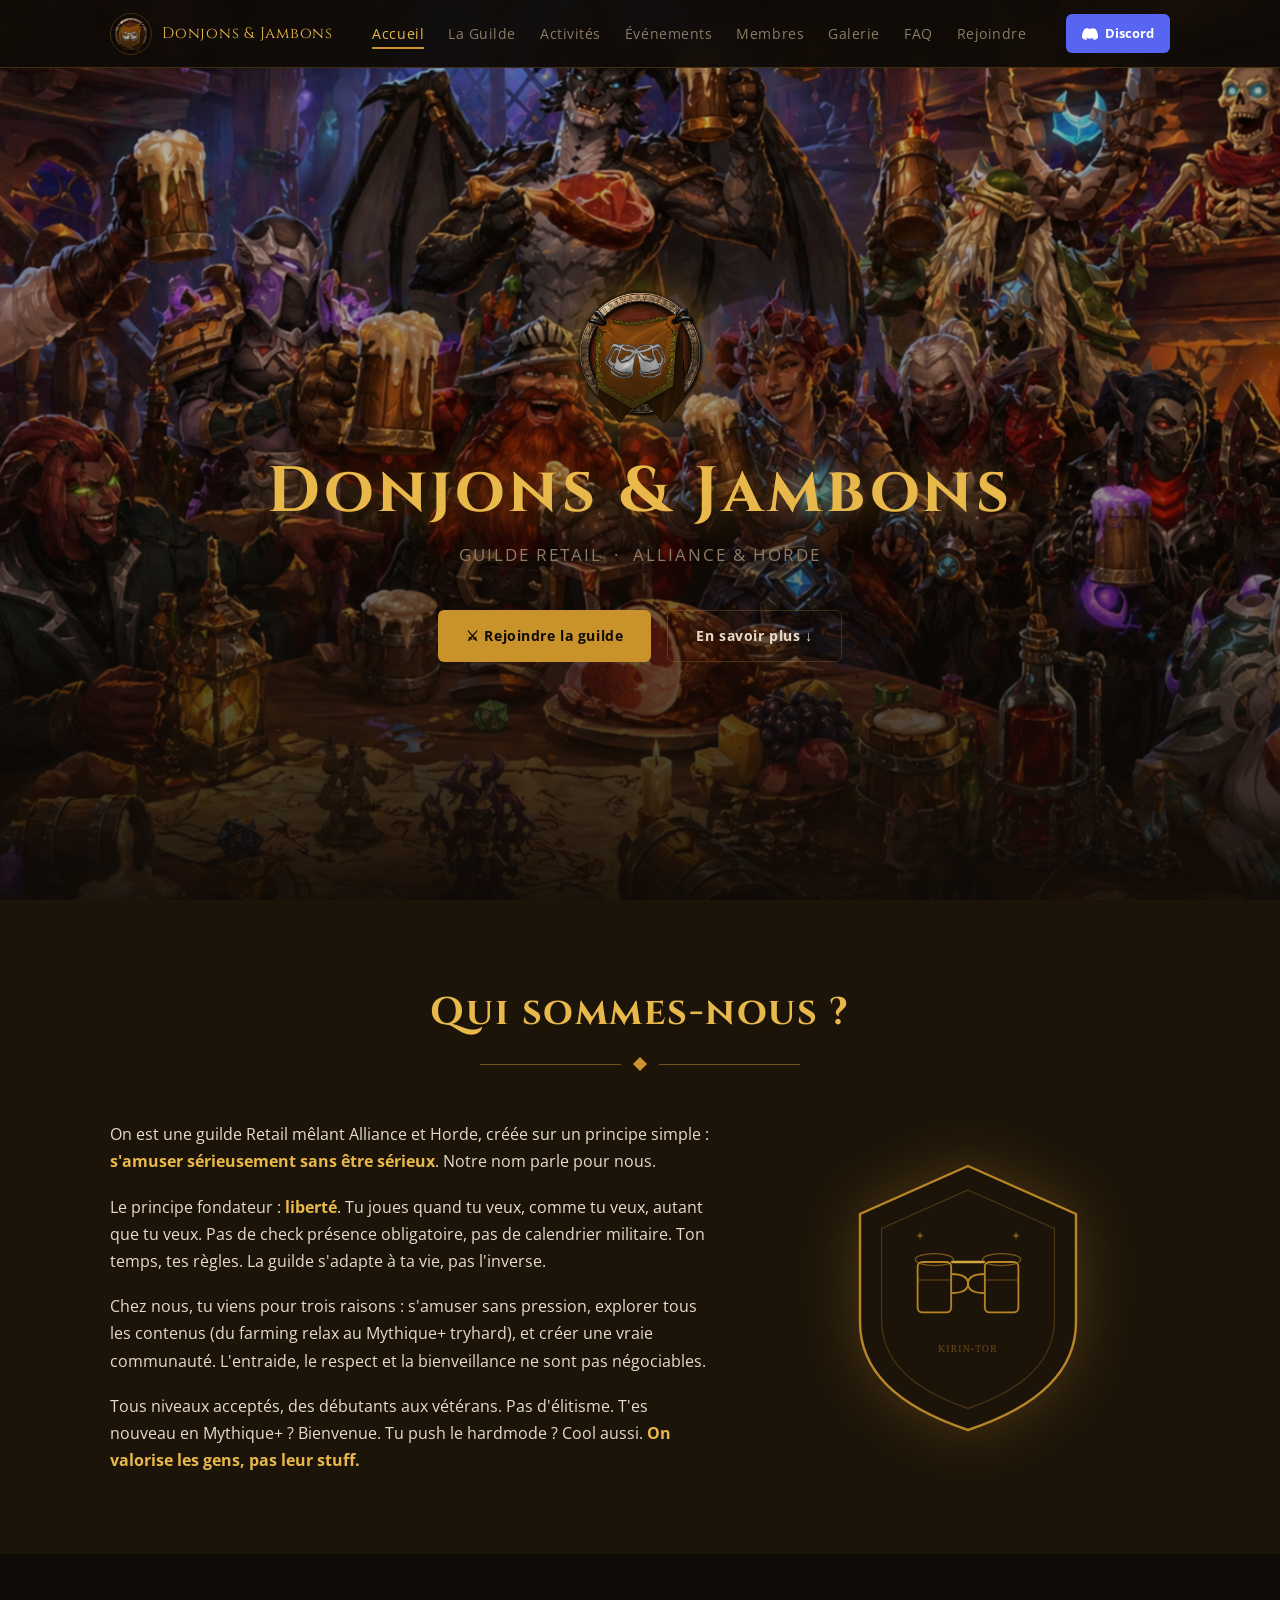
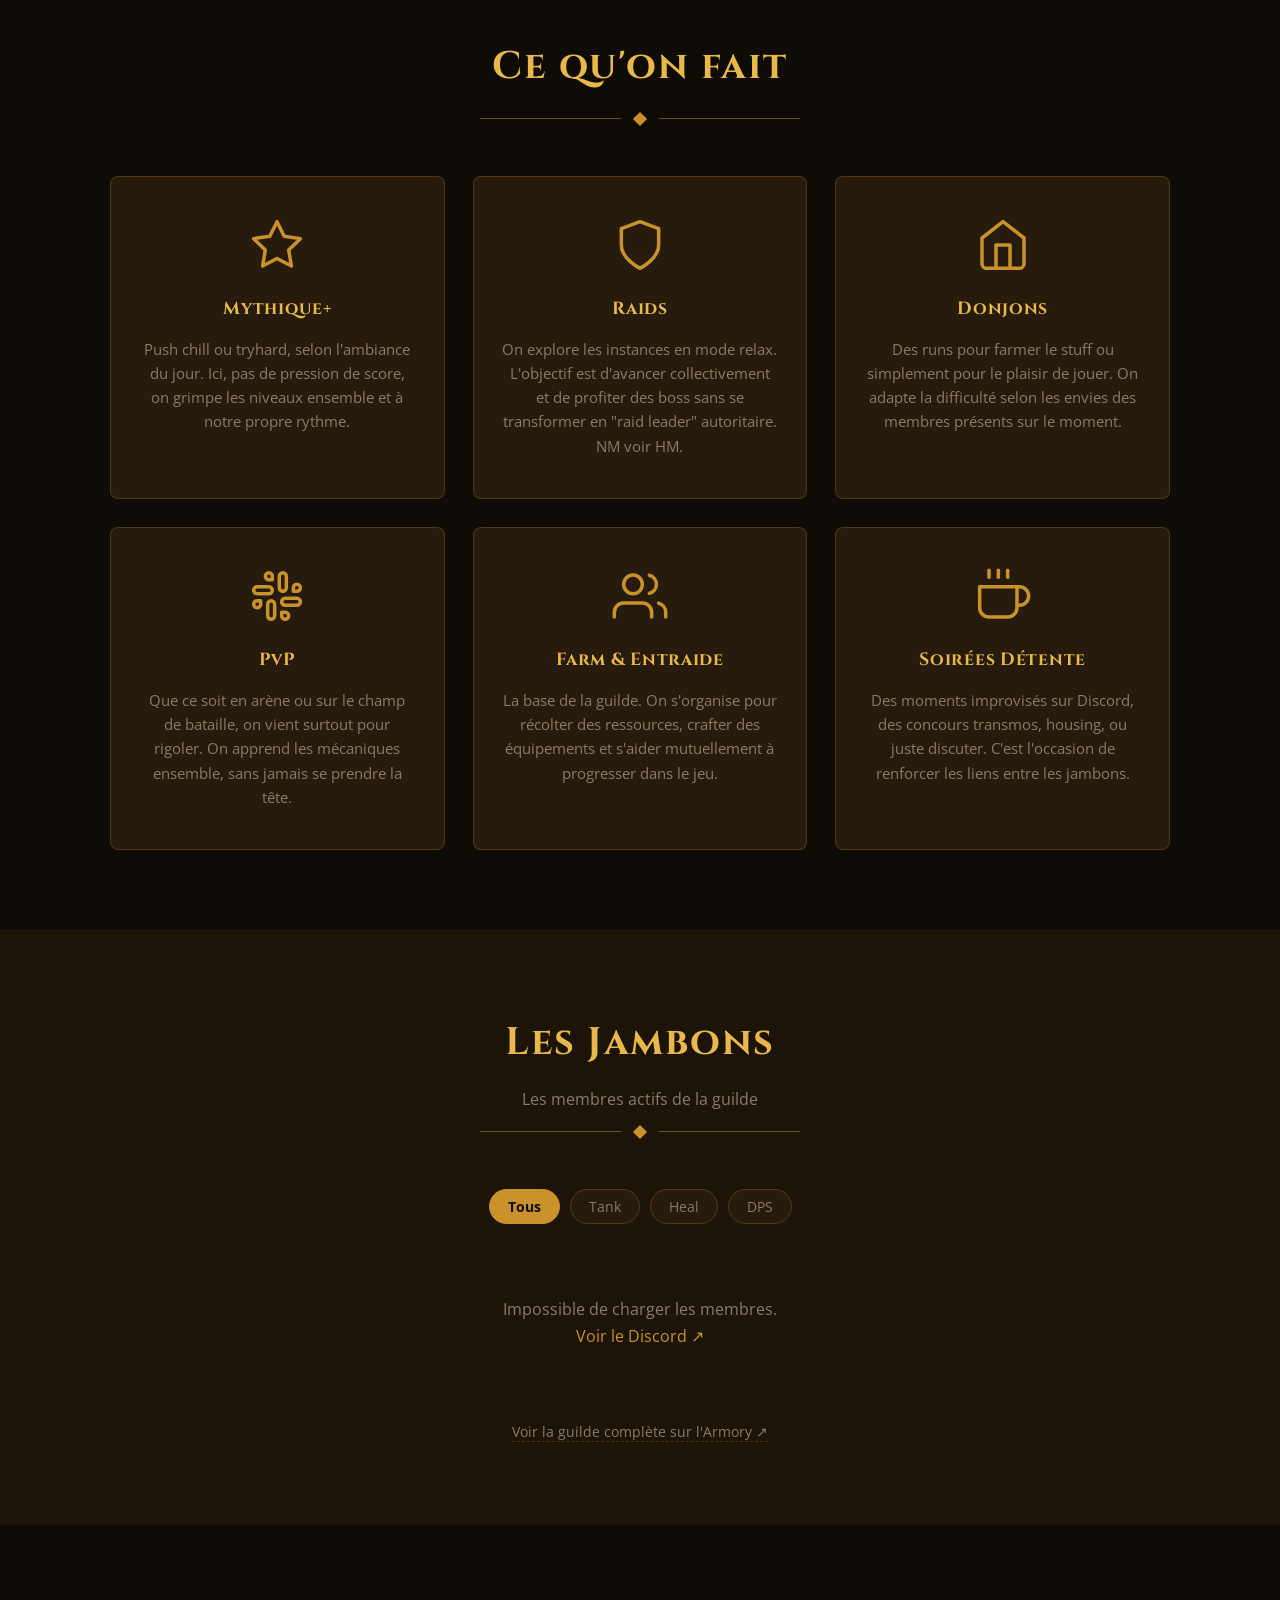
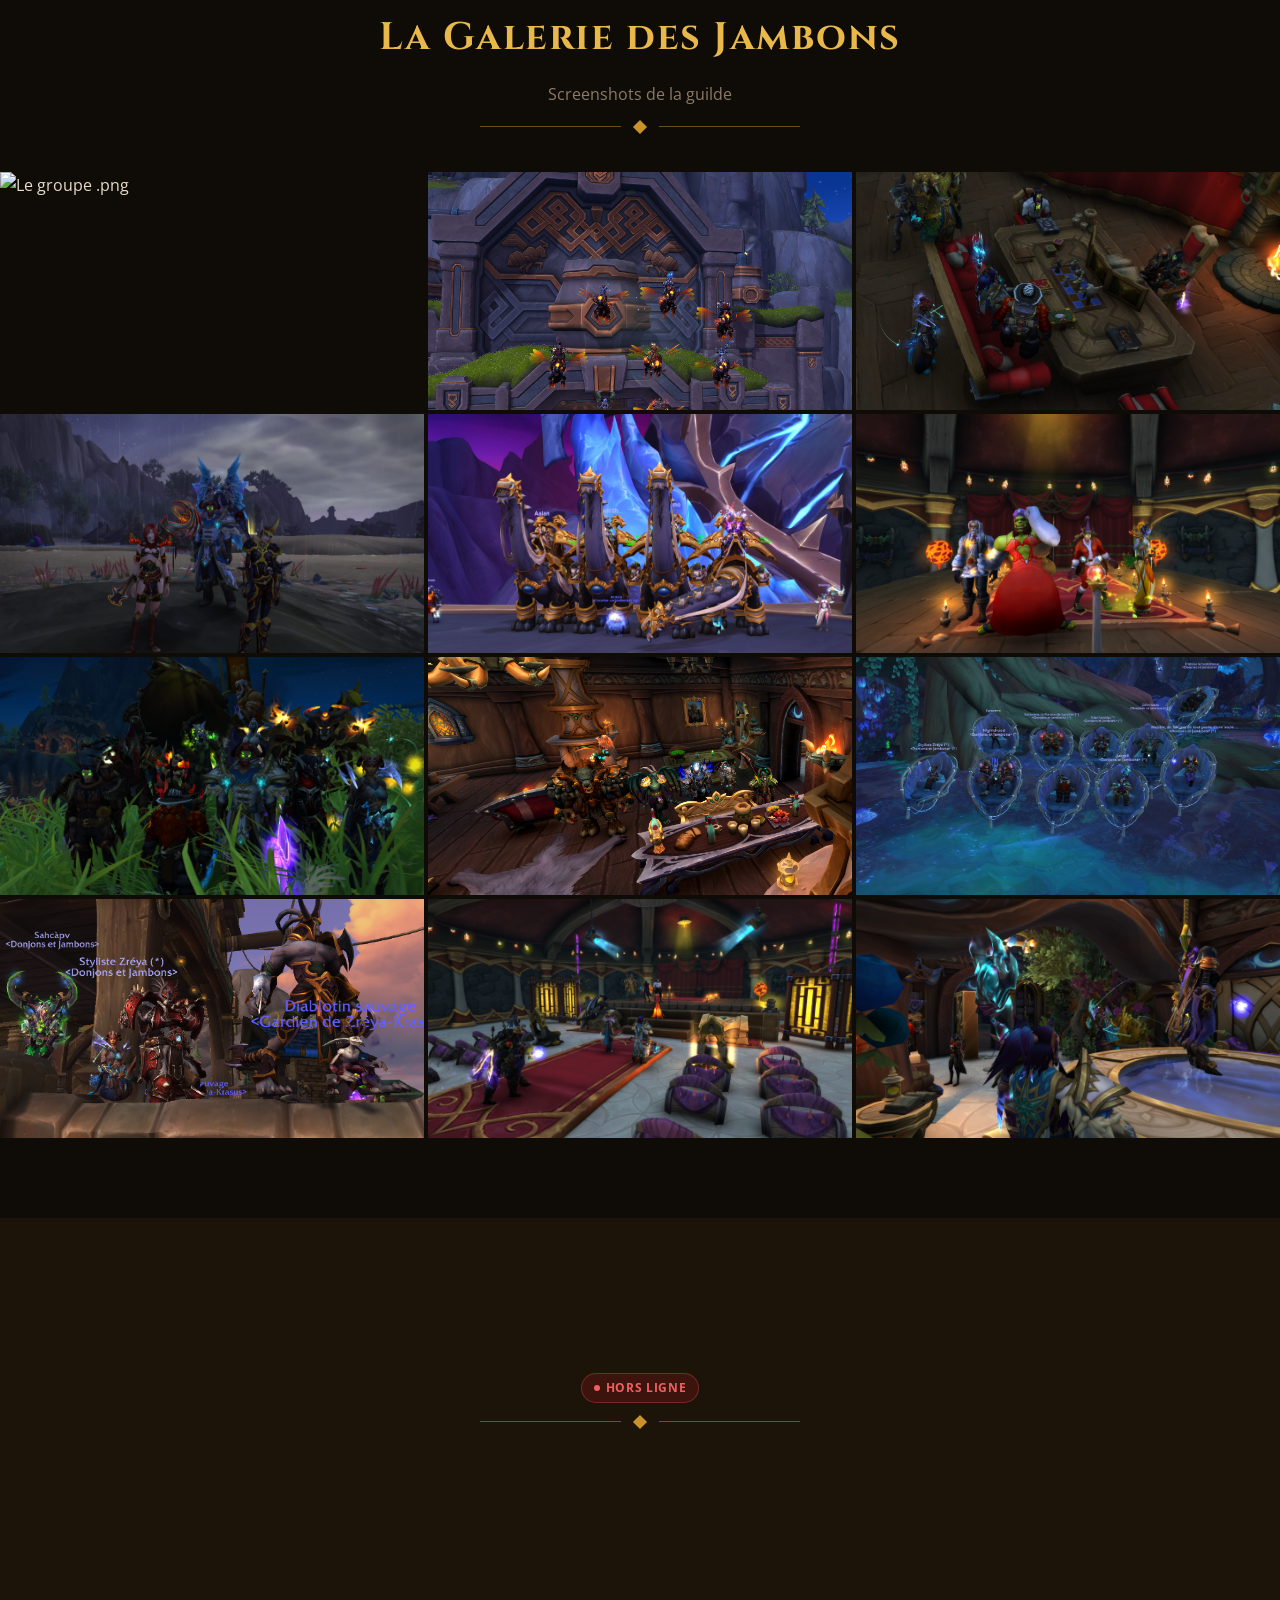
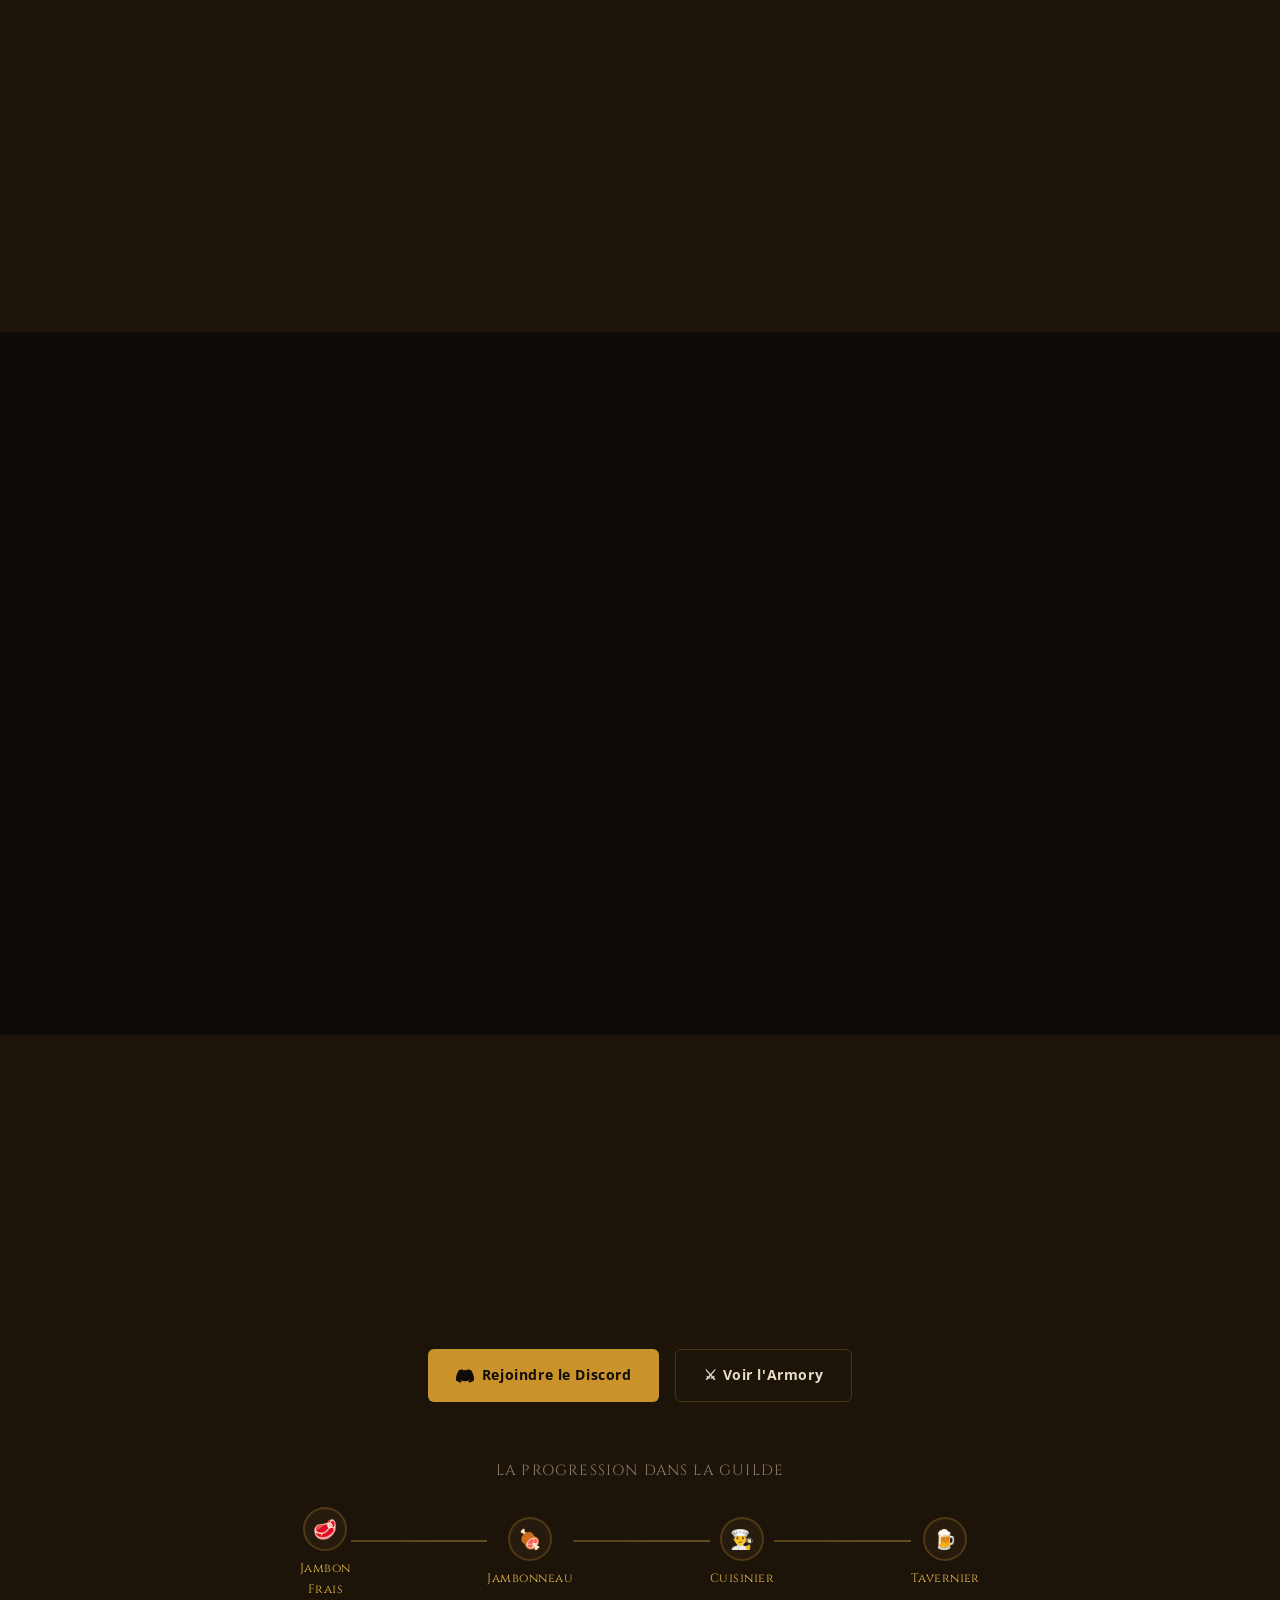
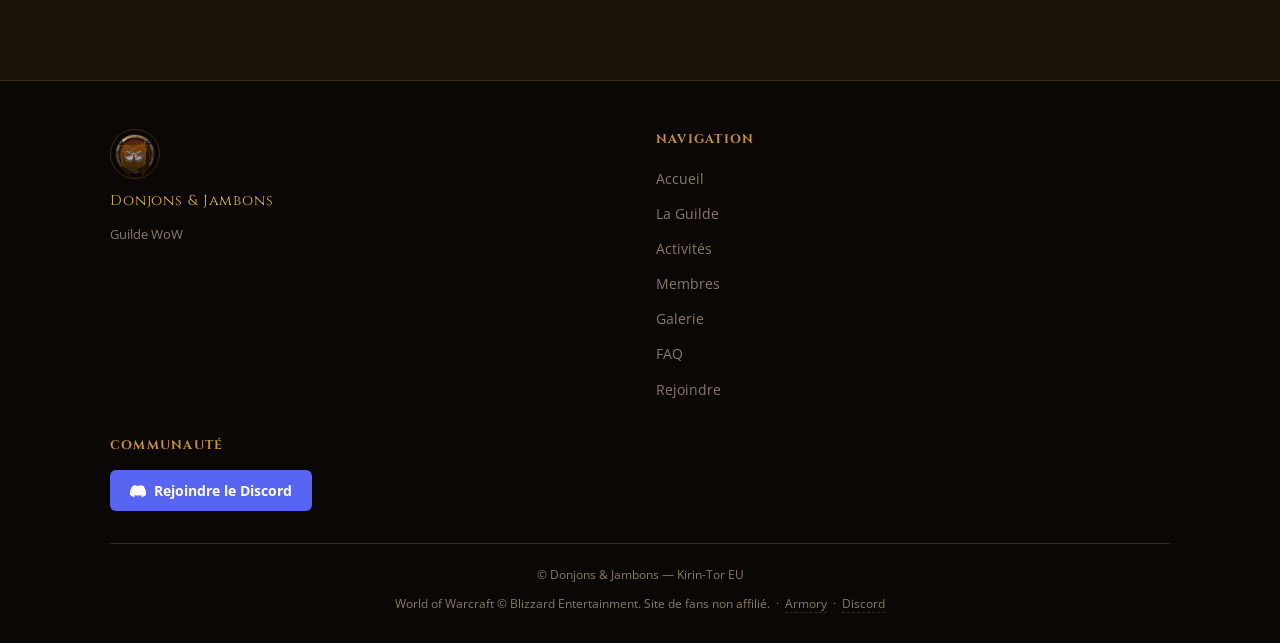
==== ui_kits/landing/index.html @ 39f9f99f "changement activities" ====
<!DOCTYPE html>
<html lang="fr">
<head>
  <meta charset="UTF-8"/>
  <meta name="viewport" content="width=device-width, initial-scale=1.0"/>
  <title>Donjons &amp; Jambons - Guilde WoW</title>
  <link rel="preconnect" href="https://fonts.googleapis.com"/>
  <link rel="preconnect" href="https://fonts.gstatic.com" crossorigin/>
  <link href="https://fonts.googleapis.com/css2?family=Cinzel:wght@400;600;700&family=Open+Sans:ital,wght@0,400;0,600;0,700;1,400&display=swap" rel="stylesheet"/>
  <style>
/* ── Reset ── */
*,*::before,*::after{box-sizing:border-box;margin:0;padding:0}
html{scroll-behavior:smooth}
img{max-width:100%;display:block}

:root{
  --bg:#0f0b07;
  --surface:#1c1409;
  --surface-2:#261b0d;
  --gold:#c9922a;
  --gold-light:#e8b84b;
  --text:#e8dcc8;
  --muted:#8c7b65;
  --border:rgba(201,146,42,0.25);
  --font-title:'Cinzel',serif;
  --font-body:'Open Sans',sans-serif;
  --nav-h:68px;
  --tr:0.25s ease;
  --radius:8px;
}

body{background:var(--bg);color:var(--text);font-family:var(--font-body);font-size:16px;line-height:1.7;overflow-x:hidden}
a{color:var(--gold);text-decoration:none;transition:color var(--tr)}
a:hover{color:var(--gold-light)}
.container{width:100%;max-width:1100px;margin:0 auto;padding:0 20px}
section{padding:80px 20px}
section:nth-of-type(odd){background:var(--bg)}
section:nth-of-type(even){background:var(--surface)}

/* ORNAMENT */
.ornament{display:flex;align-items:center;justify-content:center;gap:14px;max-width:320px;margin:14px auto 0}
.ornament::before,.ornament::after{content:'';flex:1;height:1px;background:var(--gold);opacity:0.5}
.ornament-diamond{width:10px;height:10px;background:var(--gold);transform:rotate(45deg);flex-shrink:0}
.section-header{text-align:center;margin-bottom:52px}
.section-title{font-family:var(--font-title);font-size:clamp(1.6rem,4vw,2.4rem);color:var(--gold-light);letter-spacing:0.04em;margin-bottom:10px}
.section-subtitle{color:var(--muted);font-size:1rem}

/* NAVBAR */
.navbar{position:fixed;top:0;left:0;right:0;height:var(--nav-h);background:rgba(15,11,7,0.95);border-bottom:1px solid var(--border);backdrop-filter:blur(6px);z-index:1000;display:flex;align-items:center}
.navbar .container{display:flex;align-items:center;justify-content:space-between;gap:16px}
.nav-logo{display:flex;align-items:center;gap:10px;flex-shrink:0}
.nav-logo img{width:42px;height:42px;border-radius:50%;border:1px solid var(--border)}
.nav-logo-name{font-family:var(--font-title);font-size:0.95rem;color:var(--gold-light);letter-spacing:0.05em;white-space:nowrap}
.nav-links{display:flex;align-items:center;gap:24px;list-style:none}
.nav-links a{font-size:0.85rem;color:var(--muted);letter-spacing:0.04em;padding:4px 0;border-bottom:2px solid transparent;transition:color var(--tr),border-color var(--tr)}
.nav-links a:hover,.nav-links a.active{color:var(--gold-light);border-bottom-color:var(--gold)}
.btn-discord{display:inline-flex;align-items:center;gap:7px;background:#5865F2;color:#fff!important;font-size:0.82rem;font-weight:700;padding:8px 16px;border-radius:6px;border-bottom:none!important;white-space:nowrap;transition:background var(--tr)}
.btn-discord:hover{background:#4752c4}
.btn-discord svg{width:16px;height:16px;fill:#fff;flex-shrink:0}
.nav-toggle{display:none;flex-direction:column;gap:5px;background:none;border:none;cursor:pointer;padding:4px}
.nav-toggle span{display:block;width:24px;height:2px;background:var(--text);border-radius:2px}

/* ── HERO ── */
.hero{
  position:relative;
  min-height:100dvh;
  display:flex;align-items:center;justify-content:center;text-align:center;
  padding:100px 20px 60px;
  overflow:hidden;
}
/* Parallax background layer */
.hero-bg{
  position:absolute;inset:-30px;
  background-image:url('../../assets/hero.jpg');
  background-size:cover;
  background-position:center center;
  filter:blur(0px);
  transform:scale(1.08);
  will-change:transform;
  z-index:0;
}
.hero-overlay{
  position:absolute;inset:0;z-index:1;
  background:linear-gradient(
    to top,
    rgba(15,11,7,0.92) 0%,
    rgba(15,11,7,0.45) 45%,
    rgba(15,11,7,0.25) 100%
  );
}
.hero-content{position:relative;z-index:2;animation:fadeInUp 1.1s ease both}
.hero-logo{width:clamp(100px,20vw,150px);height:auto;margin:0 auto 28px;filter:drop-shadow(0 0 24px rgba(201,146,42,0.6));animation:floatLogo 4s ease-in-out infinite}
.hero-title{font-family:var(--font-title);font-size:clamp(2.2rem,6vw,4rem);color:var(--gold-light);letter-spacing:0.06em;text-shadow:0 2px 40px rgba(201,146,42,0.5);line-height:1.15;margin-bottom:12px}
.hero-subtitle{font-size:clamp(0.9rem,2vw,1.05rem);color:var(--muted);letter-spacing:0.12em;text-transform:uppercase;margin-bottom:40px}
.hero-cta{display:flex;gap:16px;justify-content:center;flex-wrap:wrap}

/* BUTTONS */
.btn{display:inline-flex;align-items:center;gap:8px;padding:13px 28px;border-radius:6px;font-size:0.9rem;font-weight:700;letter-spacing:0.04em;cursor:pointer;border:none;transition:transform var(--tr),box-shadow var(--tr),background var(--tr);text-decoration:none}
.btn:hover{transform:translateY(-2px)}
.btn-primary{background:var(--gold);color:#0f0b07}
.btn-primary:hover{background:var(--gold-light);box-shadow:0 0 24px rgba(201,146,42,0.45);color:#0f0b07}
.btn-secondary{background:transparent;color:var(--text);border:1px solid var(--border)}
.btn-secondary:hover{border-color:var(--gold);color:var(--gold-light);box-shadow:0 0 16px rgba(201,146,42,0.2)}

/* ABOUT */
.about-grid{display:grid;grid-template-columns:1fr;gap:48px;align-items:center}
.about-text p{margin-bottom:18px}
.about-text p:last-child{margin-bottom:0}
.about-text strong{color:var(--gold-light)}
.about-illustration{display:flex;justify-content:center}
.about-crest{width:clamp(160px,30vw,240px);opacity:0.9;filter:drop-shadow(0 0 30px rgba(201,146,42,0.3))}

/* ACTIVITIES */
.activities-grid{display:grid;grid-template-columns:repeat(3,1fr);gap:28px}
@media(max-width:900px){.activities-grid{grid-template-columns:repeat(2,1fr)}}
@media(max-width:520px){.activities-grid{grid-template-columns:1fr}}
.activity-card{background:var(--surface-2);border:1px solid var(--border);border-radius:var(--radius);padding:40px 28px;text-align:center;transition:border-color var(--tr),box-shadow var(--tr),transform var(--tr)}
.activity-card:hover{border-color:var(--gold);box-shadow:0 0 24px rgba(201,146,42,0.15),inset 0 1px 0 rgba(201,146,42,0.12);transform:translateY(-3px)}
.activity-icon{width:56px;height:56px;margin:0 auto 22px;color:var(--gold)}
.activity-icon svg{width:100%;height:100%;fill:none;stroke:currentColor;stroke-width:1.5;stroke-linecap:round;stroke-linejoin:round}
.activity-title{font-family:var(--font-title);font-size:1.1rem;color:var(--gold-light);margin-bottom:12px;letter-spacing:0.04em}
.activity-desc{font-size:0.92rem;color:var(--muted);line-height:1.65}

/* MEMBERS */
.member-filters{display:flex;flex-wrap:wrap;gap:10px;justify-content:center;margin-bottom:40px}
.filter-btn{background:var(--surface-2);border:1px solid var(--border);color:var(--muted);font-family:var(--font-body);font-size:0.85rem;padding:7px 18px;border-radius:20px;cursor:pointer;transition:all var(--tr)}
.filter-btn:hover,.filter-btn.active{background:var(--gold);border-color:var(--gold);color:#0f0b07;font-weight:700}
.members-grid{display:grid;grid-template-columns:repeat(4,1fr);gap:24px}
.member-card{background:var(--surface-2);border:1px solid var(--border);border-radius:var(--radius);padding:24px 16px 18px;text-align:center;transition:border-color var(--tr),box-shadow var(--tr),transform var(--tr);cursor:pointer}
.member-card:hover{border-color:var(--gold);box-shadow:0 0 24px rgba(201,146,42,0.15);transform:translateY(-3px)}
/* Avatar — grand format (+25%) */
.member-avatar{width:150px;height:150px;border-radius:50%;border:2px solid var(--border);margin:0 auto 14px;overflow:hidden;display:flex;align-items:center;justify-content:center;font-family:var(--font-title);font-size:2.4rem;font-weight:700;background:var(--surface);transition:border-color var(--tr),box-shadow var(--tr)}
.member-card:hover .member-avatar{border-color:var(--gold);box-shadow:0 0 18px rgba(201,146,42,0.3)}
.member-avatar img{width:100%;height:100%;object-fit:cover;object-position:top center}
/* Nom du personnage */
.member-name{font-family:var(--font-title);font-size:1rem;color:var(--gold-light);margin-bottom:2px;letter-spacing:0.03em}
/* Titre fun — sous le nom */
.member-titre{font-size:0.78rem;color:var(--gold);font-style:italic;margin-bottom:8px;line-height:1.3;min-height:1.1em}
/* Ligne classe + rôles sur la même ligne */
.member-footer{display:flex;align-items:center;justify-content:center;gap:7px;flex-wrap:wrap;margin-bottom:8px}
.member-class-text{font-size:0.72rem;font-weight:700;line-height:1}
.member-roles{display:flex;gap:4px;flex-wrap:wrap;justify-content:center}
.role-badge{display:inline-block;font-size:0.62rem;font-weight:700;padding:2px 7px;border-radius:20px;letter-spacing:0.06em;text-transform:uppercase}
.badge-tank{background:rgba(26,61,107,0.6);color:#7aaef5;border:1px solid rgba(122,174,245,0.3)}
.badge-heal{background:rgba(20,90,40,0.5);color:#5dcc7a;border:1px solid rgba(93,204,122,0.3)}
.badge-dps{background:rgba(139,26,26,0.5);color:#f06060;border:1px solid rgba(240,96,96,0.3)}
/* Grade officiel — discret */
.member-rank{font-size:0.68rem;color:var(--muted);font-style:italic;opacity:0.75}
.members-armory{text-align:center;margin-top:36px}
.members-armory a{font-size:0.85rem;color:var(--muted);border-bottom:1px dashed var(--border)}
.members-armory a:hover{color:var(--gold-light)}
/* Responsive membres */
@media(max-width:900px){.members-grid{grid-template-columns:repeat(2,1fr)}}
@media(max-width:480px){.members-grid{grid-template-columns:repeat(1,1fr)}}

/* ── MODAL PROFIL MEMBRE ── */
.member-modal{display:none;position:fixed;inset:0;z-index:3000;align-items:center;justify-content:center;padding:20px}
.member-modal.open{display:flex}
.modal-overlay{position:absolute;inset:0;background:rgba(0,0,0,0.88);cursor:pointer;backdrop-filter:blur(3px)}
.modal-box{position:relative;background:var(--surface);border:1px solid var(--border);border-radius:var(--radius);padding:36px;max-width:600px;width:100%;max-height:88vh;overflow-y:auto;z-index:1;box-shadow:0 12px 60px rgba(0,0,0,0.85)}
.modal-close{position:absolute;top:14px;right:18px;background:none;border:none;color:var(--muted);font-size:1.8rem;line-height:1;cursor:pointer;transition:color var(--tr);padding:2px 6px;border-radius:4px}
.modal-close:hover{color:var(--gold-light)}
.modal-header{display:flex;gap:24px;align-items:center;margin-bottom:24px;padding-bottom:22px;border-bottom:1px solid var(--border)}
.modal-avatar-wrap{width:90px;height:90px;border-radius:50%;border:2px solid var(--gold);overflow:hidden;flex-shrink:0;display:flex;align-items:center;justify-content:center;background:var(--surface-2);font-family:var(--font-title);font-size:1.7rem;font-weight:700}
.modal-avatar-wrap img{width:100%;height:100%;object-fit:cover;object-position:top center}
.modal-info{min-width:0}
.modal-name{font-family:var(--font-title);font-size:1.25rem;color:var(--gold-light);margin-bottom:2px;letter-spacing:0.03em}
.modal-titre-text{font-size:0.8rem;color:var(--gold);font-style:italic;margin-bottom:8px}
.modal-badges{display:flex;flex-wrap:wrap;gap:8px;align-items:center;margin-top:6px}
.modal-class-text{font-size:0.78rem;font-weight:700}
.modal-rank-text{font-size:0.72rem;color:var(--muted);font-style:italic}
.modal-section{margin-top:22px}
.modal-section-title{font-family:var(--font-title);font-size:0.75rem;color:var(--muted);text-transform:uppercase;letter-spacing:0.12em;margin-bottom:14px;display:flex;align-items:center;gap:10px}
.modal-section-title::after{content:'';flex:1;height:1px;background:var(--border)}
.modal-alts-grid{display:grid;grid-template-columns:repeat(auto-fill,minmax(105px,1fr));gap:10px}
.alt-card{background:var(--surface-2);border:1px solid var(--border);border-radius:6px;padding:12px 8px;text-align:center;transition:border-color var(--tr)}
.alt-card:hover{border-color:var(--gold)}
.alt-avatar{width:50px;height:50px;border-radius:50%;overflow:hidden;margin:0 auto 8px;background:var(--surface);display:flex;align-items:center;justify-content:center;font-size:1rem;font-family:var(--font-title);font-weight:700}
.alt-avatar img{width:100%;height:100%;object-fit:cover;object-position:top center}
.alt-name{font-size:0.72rem;font-weight:700;color:var(--text);margin-bottom:2px;line-height:1.3;word-break:break-word}
.alt-spec{font-size:0.63rem;color:var(--muted);line-height:1.4}
.modal-meta-row{display:flex;gap:6px;font-size:0.8rem;color:var(--muted);margin-top:5px;align-items:flex-start;flex-wrap:wrap}
.modal-meta-row b{color:var(--text);font-weight:600}
.modal-no-alts{font-size:0.85rem;color:var(--muted);font-style:italic;padding:8px 0}
/* Citation */
.modal-citation{margin:16px 0 0;padding:12px 16px;border-left:3px solid var(--gold);background:var(--surface-2);border-radius:0 6px 6px 0}
.modal-citation p{font-style:italic;color:var(--text);font-size:0.88rem;line-height:1.6}
/* Métiers */
.modal-professions{display:flex;flex-wrap:wrap;gap:7px}
.profession-badge{background:var(--surface-2);border:1px solid var(--border);border-radius:4px;padding:3px 10px;font-size:0.72rem;color:var(--text);letter-spacing:0.03em}
@media(max-width:540px){.modal-header{flex-direction:column;align-items:flex-start;gap:16px}.modal-box{padding:24px 18px}}

/* GALLERY */
#gallery{padding:80px 0}
#gallery .container{max-width:100%;padding:0}
#gallery .section-header{padding:0 40px;margin-bottom:40px}
.gallery-grid{display:grid;grid-template-columns:repeat(3,1fr);gap:4px}
@media(max-width:900px){.gallery-grid{grid-template-columns:repeat(2,1fr)}}
@media(max-width:480px){.gallery-grid{grid-template-columns:1fr}}
.gallery-item{aspect-ratio:16/9;overflow:hidden;border:none;cursor:pointer;transition:opacity var(--tr),transform var(--tr)}
.gallery-item:hover{opacity:0.88;transform:scale(1.01)}
.gallery-item img{width:100%;height:100%;object-fit:cover;display:block;transition:filter var(--tr)}
.gallery-item:hover img{filter:brightness(1.08)}
.lightbox{display:none;position:fixed;inset:0;background:rgba(0,0,0,0.92);z-index:2000;align-items:center;justify-content:center;padding:20px}
.lightbox.open{display:flex}
.lightbox-img{max-width:90vw;max-height:85vh;border-radius:var(--radius);border:1px solid var(--border)}
.lightbox-close{position:absolute;top:20px;right:24px;background:none;border:none;color:var(--text);font-size:2rem;cursor:pointer;transition:color var(--tr)}
.lightbox-close:hover{color:var(--gold-light)}

/* ── EVENTS ── */
.events-grid{display:grid;grid-template-columns:repeat(3,1fr);gap:20px}
@media(max-width:900px){.events-grid{grid-template-columns:repeat(2,1fr)}}
@media(max-width:540px){.events-grid{grid-template-columns:1fr}}

/* Carte event */
.event-card{
  background:var(--surface-2);
  border:1px solid var(--border);
  border-top:3px solid var(--ev-color, var(--gold));
  border-radius:var(--radius);
  display:flex;flex-direction:column;
  overflow:hidden;
  transition:border-color var(--tr),box-shadow var(--tr);
}
.event-card:hover{border-color:var(--ev-color,var(--gold));box-shadow:0 4px 24px rgba(0,0,0,0.4)}

/* Image carrée */
.event-img-wrap{
  position:relative;width:100%;aspect-ratio:1/1;overflow:hidden;
  background:var(--surface);flex-shrink:0;
}
.event-img-wrap img{width:100%;height:100%;object-fit:cover;display:block;transition:transform 0.4s ease}
.event-card:hover .event-img-wrap img{transform:scale(1.04)}
.event-img-wrap.no-img{display:none}

/* Badge statut (positionné sur l'image) */
.ev-status{
  position:absolute;top:10px;left:10px;
  font-size:0.68rem;font-weight:700;letter-spacing:0.07em;text-transform:uppercase;
  padding:3px 10px;border-radius:20px;
  display:inline-flex;align-items:center;gap:5px;
}
.ev-status::before{content:'';width:6px;height:6px;border-radius:50%;flex-shrink:0}
.ev-upcoming{background:rgba(10,60,25,0.85);color:#5dcc7a;border:1px solid rgba(93,204,122,0.35)}
.ev-upcoming::before{background:#5dcc7a;box-shadow:0 0 5px #5dcc7a}
.ev-past{background:rgba(30,30,30,0.85);color:#8c7b65;border:1px solid rgba(140,123,101,0.3)}
.ev-past::before{background:#8c7b65}

/* Corps de la carte */
.event-body{padding:18px 20px;display:flex;flex-direction:column;gap:10px;flex:1}
.event-header{display:flex;align-items:flex-start;justify-content:space-between;gap:10px;flex-wrap:wrap}
.event-title{font-family:var(--font-title);font-size:0.95rem;color:var(--gold-light);letter-spacing:0.03em;line-height:1.3}
.ev-badge{font-size:0.68rem;font-weight:700;padding:3px 10px;border-radius:20px;text-transform:uppercase;letter-spacing:0.06em;white-space:nowrap;flex-shrink:0}
.badge-mythic{background:rgba(100,60,200,0.3);color:#b0a0ff;border:1px solid rgba(176,160,255,0.3)}
.badge-raid{background:rgba(180,50,50,0.3);color:#f08080;border:1px solid rgba(240,128,128,0.3)}
.badge-social{background:rgba(201,146,42,0.2);color:var(--gold-light);border:1px solid var(--border)}
.badge-farming{background:rgba(30,100,50,0.3);color:#80d080;border:1px solid rgba(128,208,128,0.3)}
.event-date{font-size:0.8rem;color:var(--muted)}
.event-desc{font-size:0.82rem;color:var(--text);opacity:0.75;line-height:1.55;display:-webkit-box;-webkit-line-clamp:3;-webkit-box-orient:vertical;overflow:hidden}
.slot-row{display:flex;align-items:center;gap:10px;margin-top:2px}
.slot-bar{flex:1;height:4px;background:var(--surface);border-radius:3px;overflow:hidden}
.slot-fill{height:100%;background:var(--ev-color,var(--gold));border-radius:3px;transition:width 0.6s ease}
.slot-label{font-size:0.73rem;color:var(--muted);white-space:nowrap}
.btn-signup{
  background:transparent;
  border:1px solid var(--ev-color,var(--gold));
  color:var(--gold-light);
  font-size:0.8rem;font-weight:700;padding:7px 16px;border-radius:6px;
  cursor:pointer;transition:background var(--tr),color var(--tr);
  text-decoration:none;display:inline-block;align-self:flex-end;margin-top:auto
}
.btn-signup:hover{background:var(--ev-color,var(--gold));color:#0f0b07}
.events-note{text-align:center;margin-top:24px;font-size:0.82rem;color:var(--muted);font-style:italic}

/* Events empty / loading state */
.events-status{
  grid-column:1/-1;
  display:flex;flex-direction:column;align-items:center;justify-content:center;
  gap:16px;padding:48px 24px;text-align:center;
  background:var(--surface-2);border:1px solid var(--border);border-radius:var(--radius);
}
.events-status-icon{font-size:2.5rem;line-height:1}
.events-status-title{font-family:var(--font-title);font-size:1.05rem;color:var(--gold-light);letter-spacing:0.04em}
.events-status-sub{font-size:0.85rem;color:var(--muted);max-width:340px;line-height:1.6}
.events-loading-dots span{display:inline-block;animation:blink 1.2s infinite}
.events-loading-dots span:nth-child(2){animation-delay:0.2s}
.events-loading-dots span:nth-child(3){animation-delay:0.4s}
@keyframes blink{0%,80%,100%{opacity:0.2}40%{opacity:1}}

/* API status badge */
.api-badge{
  display:inline-flex;align-items:center;gap:6px;
  font-size:0.72rem;font-weight:700;letter-spacing:0.06em;text-transform:uppercase;
  padding:4px 12px;border-radius:20px;margin-bottom:0;
}
.api-badge.live{background:rgba(20,90,40,0.4);color:#5dcc7a;border:1px solid rgba(93,204,122,0.3)}
.api-badge.mock{background:rgba(201,146,42,0.15);color:var(--muted);border:1px solid var(--border)}
.api-badge.error{background:rgba(139,26,26,0.3);color:#f06060;border:1px solid rgba(240,96,96,0.3)}
.api-dot{width:6px;height:6px;border-radius:50%;flex-shrink:0}
.api-badge.live .api-dot{background:#5dcc7a;box-shadow:0 0 6px #5dcc7a}
.api-badge.mock .api-dot{background:var(--muted)}
.api-badge.error .api-dot{background:#f06060}
.events-header-row{display:flex;align-items:center;justify-content:center;gap:12px;flex-wrap:wrap;margin-bottom:52px}
.events-header-row .section-header{margin-bottom:0}

/* FAQ */
.faq-list{max-width:780px;margin:0 auto;display:flex;flex-direction:column;gap:12px}
.faq-item{background:var(--surface-2);border:1px solid var(--border);border-radius:var(--radius);overflow:hidden;transition:border-color var(--tr)}
.faq-item.open{border-color:var(--gold)}
.faq-question{display:flex;align-items:center;justify-content:space-between;gap:12px;width:100%;background:none;border:none;padding:18px 22px;font-family:var(--font-title);font-size:0.9rem;color:var(--text);text-align:left;cursor:pointer;transition:color var(--tr)}
.faq-item.open .faq-question{color:var(--gold-light)}
.faq-arrow{flex-shrink:0;width:18px;height:18px;fill:none;stroke:var(--gold);stroke-width:2.5;transition:transform var(--tr)}
.faq-item.open .faq-arrow{transform:rotate(180deg)}
.faq-answer{max-height:0;overflow:hidden;transition:max-height 0.35s ease}
.faq-item.open .faq-answer{max-height:400px}
.faq-answer-inner{padding:0 22px 18px;font-size:0.9rem;color:var(--muted);line-height:1.7}

/* JOIN */
.join-section{text-align:center;background:var(--surface)!important}
.join-subtitle{font-size:1.05rem;color:var(--muted);max-width:560px;margin:0 auto 36px}
.join-cta{display:flex;gap:16px;justify-content:center;flex-wrap:wrap;margin-bottom:56px}
.grades-timeline{max-width:680px;margin:0 auto}
.grades-title{font-family:var(--font-title);font-size:0.92rem;color:var(--muted);letter-spacing:0.08em;text-transform:uppercase;margin-bottom:24px}
.grades-track{display:flex;align-items:center;justify-content:center}
.grade-step{display:flex;flex-direction:column;align-items:center;gap:8px}
.grade-icon{width:44px;height:44px;border-radius:50%;background:var(--surface-2);border:2px solid var(--border);display:flex;align-items:center;justify-content:center;font-size:1.2rem}
.grade-name{font-family:var(--font-title);font-size:0.76rem;color:var(--gold-light);letter-spacing:0.04em;text-align:center}
.grade-connector{flex:1;height:2px;background:linear-gradient(to right,var(--gold),var(--gold-light));opacity:0.35;margin-bottom:26px;min-width:24px}

/* FOOTER */
.footer{background:#0a0704;border-top:1px solid var(--border);padding:48px 20px 28px}
.footer-inner{display:grid;grid-template-columns:1fr;gap:32px;margin-bottom:32px}
.footer-brand{display:flex;flex-direction:column;gap:10px}
.footer-brand img{width:50px;height:50px;border-radius:50%;border:1px solid var(--border)}
.footer-brand-name{font-family:var(--font-title);color:var(--gold-light);font-size:0.9rem;letter-spacing:0.06em}
.footer-links h4{font-family:var(--font-title);font-size:0.78rem;color:var(--gold);letter-spacing:0.1em;text-transform:uppercase;margin-bottom:14px}
.footer-links ul{list-style:none;display:flex;flex-direction:column;gap:8px}
.footer-links ul a{font-size:0.85rem;color:var(--muted)}
.footer-links ul a:hover{color:var(--gold-light)}
.footer-discord-link{display:inline-flex;align-items:center;gap:8px;background:#5865F2;color:#fff;font-size:0.85rem;font-weight:700;padding:9px 20px;border-radius:6px;transition:background var(--tr)}
.footer-discord-link:hover{background:#4752c4;color:#fff}
.footer-discord-link svg{width:16px;height:16px;fill:#fff}
.footer-bottom{border-top:1px solid var(--border);padding-top:20px;text-align:center;font-size:0.78rem;color:var(--muted);line-height:1.8}
.footer-bottom a{color:var(--muted);border-bottom:1px dashed var(--border)}
.footer-bottom a:hover{color:var(--gold-light)}

/* ANIMATIONS */
@keyframes fadeInUp{from{opacity:0;transform:translateY(28px)}to{opacity:1;transform:translateY(0)}}
@keyframes floatLogo{0%,100%{transform:translateY(0)}50%{transform:translateY(-10px)}}
.reveal{opacity:0;transform:translateY(24px);transition:opacity 0.6s ease,transform 0.6s ease}
.reveal.visible{opacity:1;transform:translateY(0)}

/* RESPONSIVE */
@media(min-width:900px){
  .about-grid{grid-template-columns:3fr 2fr}
  .footer-inner{grid-template-columns:2fr 1fr 1fr}
  .footer-brand{align-items:flex-start}
}
@media(min-width:640px){
  .footer-inner{grid-template-columns:repeat(2,1fr);align-items:start}
}
@media(max-width:767px){
  .nav-toggle{display:flex}
  .nav-links{display:none;position:absolute;top:var(--nav-h);left:0;right:0;background:rgba(15,11,7,0.98);border-bottom:1px solid var(--border);flex-direction:column;gap:0;padding:12px 0}
  .nav-links.open{display:flex}
  .nav-links li{width:100%}
  .nav-links a{display:block;padding:12px 24px;border-bottom:none;border-left:2px solid transparent}
  .nav-links a:hover,.nav-links a.active{border-left-color:var(--gold);background:rgba(201,146,42,0.06)}
  .btn-discord-nav{display:none}
}
  </style>
</head>
<body>

<!-- NAVBAR -->
<nav class="navbar" role="navigation" aria-label="Navigation principale">
  <div class="container">
    <a href="#accueil" class="nav-logo">
      <img src="../../assets/logo.png" alt="Logo Donjons &amp; Jambons" width="42" height="42" onerror="this.style.display='none'"/>
      <span class="nav-logo-name">Donjons &amp; Jambons</span>
    </a>
    <ul class="nav-links" id="nav-links" role="list">
      <li><a href="#accueil">Accueil</a></li>
      <li><a href="#about">La Guilde</a></li>
      <li><a href="#activities">Activités</a></li>
      <li><a href="#events">Événements</a></li>
      <li><a href="#members">Membres</a></li>
      <li><a href="#gallery">Galerie</a></li>
      <li><a href="#faq">FAQ</a></li>
      <li><a href="#join">Rejoindre</a></li>
    </ul>
    <a href="https://discord.gg/82b37hw6dh" target="_blank" rel="noopener" class="btn-discord btn-discord-nav" aria-label="Discord">
      <svg viewBox="0 0 24 24"><path d="M20.317 4.492c-1.53-.69-3.17-1.2-4.885-1.49a.075.075 0 0 0-.079.036c-.21.369-.444.85-.608 1.23a18.566 18.566 0 0 0-5.487 0 12.36 12.36 0 0 0-.617-1.23A.077.077 0 0 0 8.562 3c-1.714.29-3.354.8-4.885 1.491a.07.07 0 0 0-.032.027C.533 9.093-.32 13.555.099 17.961a.08.08 0 0 0 .031.055 20.03 20.03 0 0 0 5.993 2.98.078.078 0 0 0 .084-.026c.462-.62.874-1.275 1.226-1.963.021-.04.001-.088-.041-.104a13.201 13.201 0 0 1-1.872-.878.075.075 0 0 1-.008-.125c.126-.093.252-.19.372-.287a.075.075 0 0 1 .078-.01c3.927 1.764 8.18 1.764 12.061 0a.075.075 0 0 1 .079.009c.12.098.245.195.372.288a.075.075 0 0 1-.006.125c-.598.344-1.22.635-1.873.877a.075.075 0 0 0-.041.105c.36.687.772 1.341 1.225 1.962a.077.077 0 0 0 .084.028 19.963 19.963 0 0 0 6.002-2.981.076.076 0 0 0 .032-.054c.5-5.094-.838-9.52-3.549-13.442a.06.06 0 0 0-.031-.028z"/></svg>
      Discord
    </a>
    <button class="nav-toggle" id="nav-toggle" aria-label="Ouvrir le menu" aria-expanded="false">
      <span></span><span></span><span></span>
    </button>
  </div>
</nav>

<!-- HERO -->
<section id="accueil" class="hero" data-screen-label="Hero">
  <div class="hero-bg" id="hero-bg"></div>
  <div class="hero-overlay"></div>
  <div class="hero-content">
    <img src="../../assets/logo.png" alt="Blason Donjons &amp; Jambons" class="hero-logo" onerror="this.style.display='none'"/>
    <h1 class="hero-title">Donjons &amp; Jambons</h1>
    <p class="hero-subtitle">Guilde Retail &nbsp;·&nbsp; Alliance &amp; Horde</p>
    <div class="hero-cta">
      <a href="https://discord.gg/82b37hw6dh" target="_blank" rel="noopener" class="btn btn-primary">⚔ Rejoindre la guilde</a>
      <a href="#about" class="btn btn-secondary">En savoir plus ↓</a>
    </div>
  </div>
</section>

<!-- ABOUT -->
<section id="about" data-screen-label="La Guilde">
  <div class="container">
    <header class="section-header reveal">
      <h2 class="section-title">Qui sommes-nous ?</h2>
      <div class="ornament"><span class="ornament-diamond"></span></div>
    </header>
    <div class="about-grid">
      <div class="about-text reveal">
        <p>On est une guilde Retail mêlant Alliance et Horde, créée sur un principe simple : <strong>s'amuser sérieusement sans être sérieux</strong>. Notre nom parle pour nous.</p>
        <p>Le principe fondateur : <strong>liberté</strong>. Tu joues quand tu veux, comme tu veux, autant que tu veux. Pas de check présence obligatoire, pas de calendrier militaire. Ton temps, tes règles. La guilde s'adapte à ta vie, pas l'inverse.</p>
        <p>Chez nous, tu viens pour trois raisons : s'amuser sans pression, explorer tous les contenus (du farming relax au Mythique+ tryhard), et créer une vraie communauté. L'entraide, le respect et la bienveillance ne sont pas négociables.</p>
        <p>Tous niveaux acceptés, des débutants aux vétérans. Pas d'élitisme. T'es nouveau en Mythique+ ? Bienvenue. Tu push le hardmode ? Cool aussi. <strong>On valorise les gens, pas leur stuff.</strong></p>
      </div>
      <div class="about-illustration reveal">
        <svg class="about-crest" viewBox="0 0 200 240" fill="none" xmlns="http://www.w3.org/2000/svg" aria-hidden="true">
          <path d="M100 10 L190 50 L190 140 Q190 200 100 230 Q10 200 10 140 L10 50 Z" fill="#1c1409" stroke="#c9922a" stroke-width="2"/>
          <path d="M100 30 L172 62 L172 138 Q172 188 100 212 Q28 188 28 138 L28 62 Z" fill="none" stroke="rgba(201,146,42,0.3)" stroke-width="1"/>
          <rect x="58" y="90" width="28" height="42" rx="4" fill="none" stroke="#c9922a" stroke-width="1.5"/>
          <path d="M86 100 Q100 100 100 108 Q100 116 86 116" fill="none" stroke="#c9922a" stroke-width="1.5"/>
          <line x1="58" y1="105" x2="86" y2="105" stroke="#c9922a" stroke-width="1" opacity="0.5"/>
          <rect x="114" y="90" width="28" height="42" rx="4" fill="none" stroke="#c9922a" stroke-width="1.5"/>
          <path d="M114 100 Q100 100 100 108 Q100 116 114 116" fill="none" stroke="#c9922a" stroke-width="1.5"/>
          <line x1="114" y1="105" x2="142" y2="105" stroke="#c9922a" stroke-width="1" opacity="0.5"/>
          <line x1="86" y1="90" x2="114" y2="90" stroke="#e8b84b" stroke-width="2"/>
          <ellipse cx="72" cy="88" rx="16" ry="5" fill="none" stroke="#c9922a" stroke-width="1" opacity="0.6"/>
          <ellipse cx="128" cy="88" rx="16" ry="5" fill="none" stroke="#c9922a" stroke-width="1" opacity="0.6"/>
          <text x="60" y="72" font-size="10" fill="#c9922a" opacity="0.6" text-anchor="middle">✦</text>
          <text x="140" y="72" font-size="10" fill="#c9922a" opacity="0.6" text-anchor="middle">✦</text>
          <text x="100" y="165" font-size="8" fill="#c9922a" opacity="0.5" text-anchor="middle" font-family="serif" letter-spacing="1">KIRIN-TOR</text>
        </svg>
      </div>
    </div>
  </div>
</section>

<!-- ACTIVITIES -->
<section id="activities" data-screen-label="Activités">
  <div class="container">
    <header class="section-header reveal">
      <h2 class="section-title">Ce qu'on fait</h2>
      <div class="ornament"><span class="ornament-diamond"></span></div>
    </header>
    <div class="activities-grid">
      <!-- Mythique+ -->
      <article class="activity-card reveal">
        <div class="activity-icon"><svg viewBox="0 0 24 24"><path d="M12 2l3.09 6.26L22 9.27l-5 4.87 1.18 6.88L12 17.77l-6.18 3.25L7 14.14 2 9.27l6.91-1.01L12 2z"/></svg></div>
        <h3 class="activity-title">Mythique+</h3>
        <p class="activity-desc">Push chill ou tryhard, selon l'ambiance du jour. Ici, pas de pression de score, on grimpe les niveaux ensemble et à notre propre rythme.</p>
      </article>
      <!-- Raids -->
      <article class="activity-card reveal">
        <div class="activity-icon"><svg viewBox="0 0 24 24"><path d="M12 22s8-4 8-10V5l-8-3-8 3v7c0 6 8 10 8 10z"/></svg></div>
        <h3 class="activity-title">Raids</h3>
        <p class="activity-desc">On explore les instances en mode relax. L'objectif est d'avancer collectivement et de profiter des boss sans se transformer en "raid leader" autoritaire. NM voir HM.</p>
      </article>
      <!-- Donjons -->
      <article class="activity-card reveal">
        <div class="activity-icon"><svg viewBox="0 0 24 24"><path d="M3 9l9-7 9 7v11a2 2 0 01-2 2H5a2 2 0 01-2-2z"/><polyline points="9 22 9 12 15 12 15 22"/></svg></div>
        <h3 class="activity-title">Donjons</h3>
        <p class="activity-desc">Des runs pour farmer le stuff ou simplement pour le plaisir de jouer. On adapte la difficulté selon les envies des membres présents sur le moment.</p>
      </article>
      <!-- PvP -->
      <article class="activity-card reveal">
        <div class="activity-icon"><svg viewBox="0 0 24 24"><path d="M14.5 10c-.83 0-1.5-.67-1.5-1.5v-5c0-.83.67-1.5 1.5-1.5s1.5.67 1.5 1.5v5c0 .83-.67 1.5-1.5 1.5z"/><path d="M20.5 10H19V8.5c0-.83.67-1.5 1.5-1.5s1.5.67 1.5 1.5-.67 1.5-1.5 1.5z"/><path d="M9.5 14c.83 0 1.5.67 1.5 1.5v5c0 .83-.67 1.5-1.5 1.5S8 21.33 8 20.5v-5c0-.83.67-1.5 1.5-1.5z"/><path d="M3.5 14H5v1.5c0 .83-.67 1.5-1.5 1.5S2 16.33 2 15.5 2.67 14 3.5 14z"/><path d="M14 14.5c0-.83.67-1.5 1.5-1.5h5c.83 0 1.5.67 1.5 1.5s-.67 1.5-1.5 1.5h-5c-.83 0-1.5-.67-1.5-1.5z"/><path d="M15.5 19H14v1.5c0 .83.67 1.5 1.5 1.5s1.5-.67 1.5-1.5-.67-1.5-1.5-1.5z"/><path d="M10 9.5C10 8.67 9.33 8 8.5 8h-5C2.67 8 2 8.67 2 9.5S2.67 11 3.5 11h5c.83 0 1.5-.67 1.5-1.5z"/><path d="M8.5 5H10V3.5C10 2.67 9.33 2 8.5 2S7 2.67 7 3.5 7.67 5 8.5 5z"/></svg></div>
        <h3 class="activity-title">PvP</h3>
        <p class="activity-desc">Que ce soit en arène ou sur le champ de bataille, on vient surtout pour rigoler. On apprend les mécaniques ensemble, sans jamais se prendre la tête.</p>
      </article>
      <!-- Farm & Entraide -->
      <article class="activity-card reveal">
        <div class="activity-icon"><svg viewBox="0 0 24 24"><path d="M17 21v-2a4 4 0 00-4-4H5a4 4 0 00-4 4v2"/><circle cx="9" cy="7" r="4"/><path d="M23 21v-2a4 4 0 00-3-3.87"/><path d="M16 3.13a4 4 0 010 7.75"/></svg></div>
        <h3 class="activity-title">Farm &amp; Entraide</h3>
        <p class="activity-desc">La base de la guilde. On s'organise pour récolter des ressources, crafter des équipements et s'aider mutuellement à progresser dans le jeu.</p>
      </article>
      <!-- Soirées Détente -->
      <article class="activity-card reveal">
        <div class="activity-icon"><svg viewBox="0 0 24 24"><path d="M18 8h1a4 4 0 010 8h-1"/><path d="M2 8h16v9a4 4 0 01-4 4H6a4 4 0 01-4-4V8z"/><line x1="6" y1="1" x2="6" y2="4"/><line x1="10" y1="1" x2="10" y2="4"/><line x1="14" y1="1" x2="14" y2="4"/></svg></div>
        <h3 class="activity-title">Soirées Détente</h3>
        <p class="activity-desc">Des moments improvisés sur Discord, des concours transmos, housing, ou juste discuter. C'est l'occasion de renforcer les liens entre les jambons.</p>
      </article>
    </div>
  </div>
</section>

<!-- MEMBERS -->
<section id="members" data-screen-label="Membres">
  <div class="container">
    <header class="section-header reveal">
      <h2 class="section-title">Les Jambons</h2>
      <p class="section-subtitle" id="members-subtitle">Les membres actifs de la guilde</p>
      <div class="ornament"><span class="ornament-diamond"></span></div>
    </header>
    <div class="member-filters" role="group" aria-label="Filtrer par rôle">
      <button class="filter-btn active" data-filter="all" aria-pressed="true">Tous</button>
      <button class="filter-btn" data-filter="Tank" aria-pressed="false">Tank</button>
      <button class="filter-btn" data-filter="Heal" aria-pressed="false">Heal</button>
      <button class="filter-btn" data-filter="DPS" aria-pressed="false">DPS</button>
    </div>
    <div class="members-grid" id="members-grid" aria-live="polite"></div>
    <div class="members-armory reveal">
      <a href="https://worldofwarcraft.blizzard.com/fr-fr/guild/eu/kirin-tor/donjons-et-jambons" target="_blank" rel="noopener">Voir la guilde complète sur l'Armory ↗</a>
    </div>
  </div>
</section>

<!-- GALLERY -->
<section id="gallery" data-screen-label="Galerie">
  <div class="container">
    <header class="section-header reveal">
      <h2 class="section-title">La Galerie des Jambons</h2>
      <p class="section-subtitle">Screenshots de la guilde</p>
      <div class="ornament"><span class="ornament-diamond"></span></div>
    </header>
    <div class="gallery-grid" id="gallery-grid"></div>
  </div>
</section>
<div class="lightbox" id="lightbox" role="dialog" aria-modal="true">
  <button class="lightbox-close" id="lightbox-close" aria-label="Fermer">&times;</button>
  <img class="lightbox-img" id="lightbox-img" src="" alt=""/>
</div>

<!-- EVENTS -->
<section id="events" data-screen-label="Événements">
  <div class="container">
    <!-- Header + API status badge inline -->
    <div style="text-align:center;margin-bottom:52px">
      <h2 class="section-title reveal">Prochains événements</h2>
      <div style="display:flex;align-items:center;justify-content:center;gap:10px;flex-wrap:wrap;margin-top:6px">
        <span class="api-badge mock" id="api-badge">
          <span class="api-dot"></span>
          <span id="api-badge-label">Chargement…</span>
        </span>
      </div>
      <div class="ornament" style="margin-top:14px"><span class="ornament-diamond"></span></div>
    </div>
    <div class="events-grid" id="events-grid">
      <!-- Injecté dynamiquement -->
    </div>
    <p class="events-note reveal">Les événements sont synchronisés depuis notre <strong>Raid-Helper</strong> Discord. <a href="https://discord.gg/82b37hw6dh" target="_blank" rel="noopener">Rejoindre le Discord ↗</a></p>
  </div>
</section>

<!-- FAQ -->
<section id="faq" data-screen-label="FAQ">
  <div class="container">
    <header class="section-header reveal">
      <h2 class="section-title">Questions fréquentes</h2>
      <div class="ornament"><span class="ornament-diamond"></span></div>
    </header>
    <div class="faq-list">
      <div class="faq-item reveal"><button class="faq-question" aria-expanded="false">Qui peut rejoindre Donjons &amp; Jambons ?<svg class="faq-arrow" viewBox="0 0 24 24"><polyline points="6 9 12 15 18 9"/></svg></button><div class="faq-answer"><p class="faq-answer-inner">Toute personne qui partage notre état d'esprit : entraide, bonne ambiance et envie de jouer ensemble. La guilde est ouverte aux joueurs débutants comme aux plus expérimentés, tant qu'ils respectent les autres membres.</p></div></div>
      <div class="faq-item reveal"><button class="faq-question" aria-expanded="false">Y a-t-il des obligations de présence ?<svg class="faq-arrow" viewBox="0 0 24 24"><polyline points="6 9 12 15 18 9"/></svg></button><div class="faq-answer"><p class="faq-answer-inner">Non, nous ne demandons pas de présence obligatoire. Chacun joue à son rythme, selon ses disponibilités, dans une ambiance détendue.</p></div></div>
      <div class="faq-item reveal"><button class="faq-question" aria-expanded="false">Comment rejoindre la guilde ?<svg class="faq-arrow" viewBox="0 0 24 24"><polyline points="6 9 12 15 18 9"/></svg></button><div class="faq-answer"><p class="faq-answer-inner">Nous avons une superbe charte de guilde sur notre Discord, il vous faut la lire pour voir si la guilde vous conviendrait. Lisez attentivement… :3</p></div></div>
      <div class="faq-item reveal"><button class="faq-question" aria-expanded="false">Comment fonctionne la banque de guilde ?<svg class="faq-arrow" viewBox="0 0 24 24"><polyline points="6 9 12 15 18 9"/></svg></button><div class="faq-answer"><p class="faq-answer-inner">La banque de guilde sert à partager des ressources, aider les membres et soutenir la vie collective. Les règles d'accès peuvent varier selon le rang, mais l'objectif reste toujours l'entraide et la confiance. Tous les détails sont dans le canal <strong>« Guide du Jambonneau »</strong>.</p></div></div>
      <div class="faq-item reveal"><button class="faq-question" aria-expanded="false">Faut-il être sur Discord ?<svg class="faq-arrow" viewBox="0 0 24 24"><polyline points="6 9 12 15 18 9"/></svg></button><div class="faq-answer"><p class="faq-answer-inner">Bien que le vocal ne soit pas obligatoire, nous préférons que les membres soient sur Discord. Ça permet de suivre l'actualité de la guilde, de participer plus facilement et de communiquer rapidement avec les autres membres.</p></div></div>
      <div class="faq-item reveal"><button class="faq-question" aria-expanded="false">Est-ce que vous faites du contenu end-game ?<svg class="faq-arrow" viewBox="0 0 24 24"><polyline points="6 9 12 15 18 9"/></svg></button><div class="faq-answer"><p class="faq-answer-inner">Oui, nous faisons du contenu end-game quand l'occasion se présente et selon les envies des membres. L'idée est de proposer des activités communes sans pression ni obligation.</p></div></div>
    </div>
  </div>
</section>

<!-- JOIN -->
<section id="join" class="join-section" data-screen-label="Rejoindre">
  <div class="container">
    <header class="section-header reveal">
      <h2 class="section-title">Prêt à rejoindre l'aventure ?</h2>
      <div class="ornament"><span class="ornament-diamond"></span></div>
    </header>
    <p class="join-subtitle reveal">La table est mise, les chopes sont pleines. Il manque juste toi.<br>Viens faire partie de la guilde la plus conviviale de WoW !</p>
    <div class="join-cta reveal">
      <a href="https://discord.gg/82b37hw6dh" target="_blank" rel="noopener" class="btn btn-primary">
        <svg width="18" height="18" viewBox="0 0 24 24" fill="currentColor"><path d="M20.317 4.492c-1.53-.69-3.17-1.2-4.885-1.49a.075.075 0 0 0-.079.036c-.21.369-.444.85-.608 1.23a18.566 18.566 0 0 0-5.487 0 12.36 12.36 0 0 0-.617-1.23A.077.077 0 0 0 8.562 3c-1.714.29-3.354.8-4.885 1.491a.07.07 0 0 0-.032.027C.533 9.093-.32 13.555.099 17.961a.08.08 0 0 0 .031.055 20.03 20.03 0 0 0 5.993 2.98.078.078 0 0 0 .084-.026c.462-.62.874-1.275 1.226-1.963.021-.04.001-.088-.041-.104a13.201 13.201 0 0 1-1.872-.878.075.075 0 0 1-.008-.125c.126-.093.252-.19.372-.287a.075.075 0 0 1 .078-.01c3.927 1.764 8.18 1.764 12.061 0a.075.075 0 0 1 .079.009c.12.098.245.195.372.288a.075.075 0 0 1-.006.125c-.598.344-1.22.635-1.873.877a.075.075 0 0 0-.041.105c.36.687.772 1.341 1.225 1.962a.077.077 0 0 0 .084.028 19.963 19.963 0 0 0 6.002-2.981.076.076 0 0 0 .032-.054c.5-5.094-.838-9.52-3.549-13.442a.06.06 0 0 0-.031-.028z"/></svg>
        Rejoindre le Discord
      </a>
      <a href="https://worldofwarcraft.blizzard.com/fr-fr/guild/eu/kirin-tor/donjons-et-jambons" target="_blank" rel="noopener" class="btn btn-secondary">⚔ Voir l'Armory</a>
    </div>
    <div class="grades-timeline reveal">
      <p class="grades-title">La progression dans la guilde</p>
      <div class="grades-track">
        <div class="grade-step"><div class="grade-icon">🥩</div><div class="grade-name">Jambon<br>Frais</div></div>
        <div class="grade-connector"></div>
        <div class="grade-step"><div class="grade-icon">🍖</div><div class="grade-name">Jambonneau</div></div>
        <div class="grade-connector"></div>
        <div class="grade-step"><div class="grade-icon">👨‍🍳</div><div class="grade-name">Cuisinier</div></div>
        <div class="grade-connector"></div>
        <div class="grade-step"><div class="grade-icon">🍺</div><div class="grade-name">Tavernier</div></div>
      </div>
    </div>
  </div>
</section>

<!-- FOOTER -->
<footer class="footer" role="contentinfo">
  <div class="container">
    <div class="footer-inner">
      <div class="footer-brand">
        <img src="../../assets/logo.png" alt="Logo" width="50" height="50" onerror="this.style.display='none'"/>
        <span class="footer-brand-name">Donjons &amp; Jambons</span>
        <span style="font-size:0.8rem;color:var(--muted)">Guilde WoW</span>
      </div>
      <nav class="footer-links" aria-label="Navigation rapide">
        <h4>Navigation</h4>
        <ul>
          <li><a href="#accueil">Accueil</a></li>
          <li><a href="#about">La Guilde</a></li>
          <li><a href="#activities">Activités</a></li>
          <li><a href="#members">Membres</a></li>
          <li><a href="#gallery">Galerie</a></li>
          <li><a href="#faq">FAQ</a></li>
          <li><a href="#join">Rejoindre</a></li>
        </ul>
      </nav>
      <div>
        <h4 style="font-family:var(--font-title);font-size:0.78rem;color:var(--gold);letter-spacing:0.1em;text-transform:uppercase;margin-bottom:14px">Communauté</h4>
        <a href="https://discord.gg/82b37hw6dh" target="_blank" rel="noopener" class="footer-discord-link">
          <svg viewBox="0 0 24 24"><path d="M20.317 4.492c-1.53-.69-3.17-1.2-4.885-1.49a.075.075 0 0 0-.079.036c-.21.369-.444.85-.608 1.23a18.566 18.566 0 0 0-5.487 0 12.36 12.36 0 0 0-.617-1.23A.077.077 0 0 0 8.562 3c-1.714.29-3.354.8-4.885 1.491a.07.07 0 0 0-.032.027C.533 9.093-.32 13.555.099 17.961a.08.08 0 0 0 .031.055 20.03 20.03 0 0 0 5.993 2.98.078.078 0 0 0 .084-.026c.462-.62.874-1.275 1.226-1.963.021-.04.001-.088-.041-.104a13.201 13.201 0 0 1-1.872-.878.075.075 0 0 1-.008-.125c.126-.093.252-.19.372-.287a.075.075 0 0 1 .078-.01c3.927 1.764 8.18 1.764 12.061 0a.075.075 0 0 1 .079.009c.12.098.245.195.372.288a.075.075 0 0 1-.006.125c-.598.344-1.22.635-1.873.877a.075.075 0 0 0-.041.105c.36.687.772 1.341 1.225 1.962a.077.077 0 0 0 .084.028 19.963 19.963 0 0 0 6.002-2.981.076.076 0 0 0 .032-.054c.5-5.094-.838-9.52-3.549-13.442a.06.06 0 0 0-.031-.028z"/></svg>
          Rejoindre le Discord
        </a>
      </div>
    </div>
    <div class="footer-bottom">
      <p>&copy; Donjons &amp; Jambons &mdash; Kirin-Tor EU</p>
      <p style="margin-top:6px">World of Warcraft &copy; Blizzard Entertainment. Site de fans non affilié. &nbsp;·&nbsp;
        <a href="https://worldofwarcraft.blizzard.com/fr-fr/guild/eu/kirin-tor/donjons-et-jambons" target="_blank" rel="noopener">Armory</a> &nbsp;·&nbsp;
        <a href="https://discord.gg/82b37hw6dh" target="_blank" rel="noopener">Discord</a>
      </p>
    </div>
  </div>
</footer>

<!-- ── MODAL PROFIL MEMBRE ── -->
<div id="member-modal" class="member-modal" role="dialog" aria-modal="true" aria-labelledby="modal-title">
  <div class="modal-overlay" id="modal-overlay"></div>
  <div class="modal-box" role="document">
    <button class="modal-close" id="modal-close" aria-label="Fermer le profil">&times;</button>
    <div id="modal-body"></div>
  </div>
</div>

<script>
/* ================================================================
   DONJONS & JAMBONS — Script principal v2
   ================================================================ */

/* ── CONFIG ── */
const CONFIG = {
  // URL du bot Discord (serveur Express) — à remplir après déploiement
  // Ex: 'https://donjons-jambons-bot.railway.app'
  BOT_API_URL: 'https://bot-d-j.onrender.com',

  // Raid-Helper server ID
  RAIDHELPER_SERVER_ID: '1432474143252811861',
  // Si Raid-Helper nécessite une clé API, la mettre ici
  RAIDHELPER_API_KEY: 'ZFJb5zIm5ckB7V3APsuVH0FY0K3kGfXg57vwj8Rz',
  // Realm pour les avatars Blizzard
  DEFAULT_REALM: 'kirin-tor'
};

/* ── 1. HERO PARALLAX ── */
(function initHeroParallax() {
  const bg = document.getElementById('hero-bg');
  if (!bg) return;
  let ticking = false;
  window.addEventListener('scroll', () => {
    if (!ticking) {
      requestAnimationFrame(() => {
        const y = window.scrollY;
        // Déplace le fond légèrement vers le bas au scroll
        bg.style.transform = `scale(1.08) translateY(${y * 0.25}px)`;
        ticking = false;
      });
      ticking = true;
    }
  }, { passive: true });
})();

/* ── 2. NAVBAR burger + scroll-spy ── */
(function initNavbar() {
  const toggle  = document.getElementById('nav-toggle');
  const navList = document.getElementById('nav-links');
  toggle.addEventListener('click', () => {
    const open = navList.classList.toggle('open');
    toggle.setAttribute('aria-expanded', open);
  });
  navList.querySelectorAll('a').forEach(a => a.addEventListener('click', () => {
    navList.classList.remove('open');
    toggle.setAttribute('aria-expanded', 'false');
  }));
  const sections = document.querySelectorAll('section[id]');
  const links    = document.querySelectorAll('.nav-links a');
  const spy = new IntersectionObserver(entries => {
    entries.forEach(e => {
      if (e.isIntersecting)
        links.forEach(l => l.classList.toggle('active', l.getAttribute('href') === '#' + e.target.id));
    });
  }, { rootMargin: '-40% 0px -55% 0px' });
  sections.forEach(s => spy.observe(s));
})();

/* ── 3. REVEAL au scroll ── */
(function initReveal() {
  const ro = new IntersectionObserver(entries => {
    entries.forEach(e => {
      if (e.isIntersecting) { e.target.classList.add('visible'); ro.unobserve(e.target); }
    });
  }, { threshold: 0.1 });
  document.querySelectorAll('.reveal').forEach(el => ro.observe(el));
})();

/* ── 4. MEMBRES ── */
(function initMembers() {
  let MEMBERS       = [];
  let ALTS_DATA     = { relations: {}, altOf: {}, characters: {} };
  let currentFilter = 'all';

  const BADGE_CLS = window.BADGE_CLS = { Tank: 'badge-tank', Heal: 'badge-heal', DPS: 'badge-dps' };
  const badgeCls  = r => BADGE_CLS[r] || '';

  /** Retourne le tableau de rôles d'un membre (compat ancien format role:string). */
  function getRoles(m) {
    if (Array.isArray(m.roles) && m.roles.length) return m.roles;
    if (m.role) return [m.role];
    return [];
  }

  /** Normalise les URLs Blizzard render vers -inset.jpg (230px, fiable). */
  function upgradeAvatarUrl(url) {
    if (!url) return url;
    return url.replace(/-avatar\.jpg(\?|$)/, '-inset.jpg$1');
  }

  /** Normalise un nom WoW comme le fait le bot (sans accents, minuscules). */
  function normWoW(name) {
    return String(name).toLowerCase()
      .normalize('NFD').replace(/[̀-ͯ]/g, '')
      .replace(/[^a-z0-9-]/g, '');
  }

  /** Met à jour le sous-titre avec les compteurs perso principaux / rerolls. */
  function updateSubtitle() {
    const sub = document.getElementById('members-subtitle');
    if (!sub) return;
    // On exclut les Jambons Frais (masqués sur le site)
    const visibleMembers = MEMBERS.filter(m => m.rank !== 'Jambon Frais');
    const mainCount = visibleMembers.length;
    // On compte uniquement les alts des membres visibles
    const relations = ALTS_DATA.relations || {};
    const altCount  = visibleMembers.reduce((sum, m) => {
      const rel = relations[normWoW(m.name)];
      return sum + (rel?.alts?.length || 0);
    }, 0);
    if (mainCount === 0 && altCount === 0) {
      sub.textContent = 'Les membres actifs de la guilde';
      return;
    }
    sub.textContent =
      `${mainCount} perso${mainCount !== 1 ? 's' : ''} principau${mainCount !== 1 ? 'x' : ''}`
      + (altCount > 0 ? ` · ${altCount} reroll${altCount !== 1 ? 's' : ''}` : '');
  }

  // Ordre d'affichage des grades (Tavernier → Cuisinier → Jambonneau)
  const RANK_DISPLAY_ORDER = ['Tavernier', 'Cuisinier', 'Jambonneau'];

  /** Mélange un tableau in-place (Fisher-Yates) */
  function shuffleArr(arr) {
    for (let i = arr.length - 1; i > 0; i--) {
      const j = Math.floor(Math.random() * (i + 1));
      [arr[i], arr[j]] = [arr[j], arr[i]];
    }
    return arr;
  }

  function renderMembers(filter) {
    currentFilter = filter;
    const grid = document.getElementById('members-grid');

    // Filtrage + masquage des Jambons Frais
    const filtered = (filter === 'all' ? MEMBERS : MEMBERS.filter(m => getRoles(m).includes(filter)))
      .filter(m => m.rank !== 'Jambon Frais');

    // Grouper par rang puis mélanger l'intérieur de chaque groupe
    const byRank = {};
    for (const m of filtered) {
      const r = m.rank || 'Jambonneau';
      if (!byRank[r]) byRank[r] = [];
      byRank[r].push(m);
    }
    const list = RANK_DISPLAY_ORDER.flatMap(rank => shuffleArr(byRank[rank] || []));

    if (!list.length) {
      grid.innerHTML = `<p style="color:var(--muted);text-align:center;grid-column:1/-1;padding:32px 0">
        Aucun membre trouvé pour ce filtre.
      </p>`;
      return;
    }

    grid.innerHTML = list.map(m => {
      const initials = m.name.slice(0, 2).toUpperCase();
      const color    = m.classColor || 'var(--muted)';

      let avatarHtml;
      if (m.avatar) {
        const avatarSrc = upgradeAvatarUrl(m.avatar);
        avatarHtml = `<img src="${avatarSrc}" alt="Avatar de ${m.name}" loading="lazy"
          onerror="this.style.display='none';this.nextElementSibling.style.display='flex'"/>
          <span style="display:none;width:100%;height:100%;align-items:center;justify-content:center;color:${color}">${initials}</span>`;
      } else {
        avatarHtml = `<span style="color:${color}">${initials}</span>`;
      }

      const titreHtml = m.titre
        ? `<p class="member-titre">« ${m.titre} »</p>`
        : `<p class="member-titre"></p>`;

      const roles       = getRoles(m);
      const rolesBadges = roles.map(r => `<span class="role-badge ${badgeCls(r)}">${r}</span>`).join('');
      const classHtml   = m.class
        ? `<span class="member-class-text" style="color:${color}">${m.class}</span>`
        : '';
      const separator   = m.class && roles.length ? `<span style="color:var(--border)">·</span>` : '';

      return `<article class="member-card" data-id="${m.discordId}" tabindex="0" role="button" aria-label="Voir le profil de ${m.name}">
        <div class="member-avatar">${avatarHtml}</div>
        <p class="member-name">${m.name}</p>
        ${titreHtml}
        <div class="member-footer">
          ${classHtml}${separator}
          <div class="member-roles">${rolesBadges}</div>
        </div>
        <p class="member-rank">${m.rank || ''}</p>
      </article>`;
    }).join('');
  }

  function renderLoading() {
    document.getElementById('members-grid').innerHTML = `
      <p style="color:var(--muted);text-align:center;grid-column:1/-1;padding:32px 0">
        Chargement des membres…
      </p>`;
  }
  function renderError() {
    document.getElementById('members-grid').innerHTML = `
      <p style="color:var(--muted);text-align:center;grid-column:1/-1;padding:32px 0">
        Impossible de charger les membres.<br>
        <a href="https://discord.gg/82b37hw6dh" target="_blank" rel="noopener">Voir le Discord ↗</a>
      </p>`;
  }

  // ── Filtres ──
  document.querySelectorAll('.filter-btn').forEach(btn => {
    btn.addEventListener('click', () => {
      document.querySelectorAll('.filter-btn').forEach(b => {
        b.classList.remove('active');
        b.setAttribute('aria-pressed', 'false');
      });
      btn.classList.add('active');
      btn.setAttribute('aria-pressed', 'true');
      renderMembers(btn.dataset.filter);
    });
  });

  // ── Click sur une carte → ouvre le modal ──
  document.getElementById('members-grid').addEventListener('click', e => {
    const card = e.target.closest('.member-card');
    if (!card) return;
    const member = MEMBERS.find(m => m.discordId === card.dataset.id);
    if (member) openMemberModal(member);
  });
  document.getElementById('members-grid').addEventListener('keydown', e => {
    if (e.key === 'Enter' || e.key === ' ') {
      const card = e.target.closest('.member-card');
      if (card) { e.preventDefault(); card.click(); }
    }
  });

  // ── Chargement depuis l'API bot ──
  renderLoading();

  const apiUrl = CONFIG.BOT_API_URL ? `${CONFIG.BOT_API_URL}/api/members` : null;
  const altsUrl = CONFIG.BOT_API_URL ? `${CONFIG.BOT_API_URL}/api/alts`   : null;

  if (!apiUrl) { MEMBERS = []; renderMembers('all'); return; }

  // Chargement en parallèle : membres + alts
  Promise.allSettled([
    fetch(apiUrl).then(r => { if (!r.ok) throw new Error(r.status); return r.json(); }),
    altsUrl ? fetch(altsUrl).then(r => r.ok ? r.json() : null) : Promise.resolve(null),
  ]).then(([membersResult, altsResult]) => {
    if (membersResult.status === 'fulfilled' && Array.isArray(membersResult.value)) {
      MEMBERS = membersResult.value;
    } else {
      console.warn('[membres] Fetch échoué :', membersResult.reason);
    }
    if (altsResult.status === 'fulfilled' && altsResult.value) {
      ALTS_DATA = altsResult.value;
      window.__ALTS_DATA__ = ALTS_DATA; // exposé au modal
    }
    updateSubtitle();
    if (MEMBERS.length === 0 && membersResult.status === 'rejected') {
      renderError();
    } else {
      renderMembers(currentFilter);
    }
  });
})();

/* ── 4b. MODAL PROFIL ── */
(function initMemberModal() {
  const modal    = document.getElementById('member-modal');
  const overlay  = document.getElementById('modal-overlay');
  const closeBtn = document.getElementById('modal-close');
  const body     = document.getElementById('modal-body');

  if (!modal) return;

  function normWoW(name) {
    return String(name).toLowerCase()
      .normalize('NFD').replace(/[̀-ͯ]/g, '')
      .replace(/[^a-z0-9-]/g, '');
  }

  function closeModal() {
    modal.classList.remove('open');
    document.body.style.overflow = '';
    body.innerHTML = '';
  }

  overlay.addEventListener('click', closeModal);
  closeBtn.addEventListener('click', closeModal);
  document.addEventListener('keydown', e => { if (e.key === 'Escape') closeModal(); });

  // ── Cache Raider.io alts ────────────────────────────────────────────
  // Double cache : mémoire (session) + localStorage (24h)
  const ALT_LS_KEY = 'dj_alt_cache_v1';
  const ALT_LS_TTL = 24 * 60 * 60 * 1000; // 24h
  const altMemCache = new Map();

  function lsGetAlt(key) {
    try {
      const store = JSON.parse(localStorage.getItem(ALT_LS_KEY) || '{}');
      const item  = store[key];
      if (!item || Date.now() - item.ts > ALT_LS_TTL) return undefined;
      return item.data;
    } catch { return undefined; }
  }
  function lsSetAlt(key, data) {
    try {
      const store = JSON.parse(localStorage.getItem(ALT_LS_KEY) || '{}');
      store[key]  = { data, ts: Date.now() };
      // Nettoyer les entrées expirées avant de sauvegarder
      for (const k of Object.keys(store)) {
        if (Date.now() - store[k].ts > ALT_LS_TTL) delete store[k];
      }
      localStorage.setItem(ALT_LS_KEY, JSON.stringify(store));
    } catch {}
  }

  /** Récupère les données Raider.io d'un personnage (thumbnail, classe, spec).
   *  Cache 24h en localStorage pour éviter les re-fetch au rechargement. */
  async function fetchRaiderIoAlt(name, realm) {
    const realmSlug = (realm || CONFIG.DEFAULT_REALM || 'kirin-tor')
      .toLowerCase().replace(/\s+/g, '-');
    const cacheKey = `${name.toLowerCase()}@${realmSlug}`;

    // 1. Cache mémoire (même session)
    if (altMemCache.has(cacheKey)) return altMemCache.get(cacheKey);
    // 2. Cache localStorage (24h)
    const lsCached = lsGetAlt(cacheKey);
    if (lsCached !== undefined) { altMemCache.set(cacheKey, lsCached); return lsCached; }

    const url = `https://raider.io/api/v1/characters/profile?region=eu&realm=${encodeURIComponent(realmSlug)}&name=${encodeURIComponent(name)}&fields=thumbnail_url,active_spec_name,class`;
    try {
      const r    = await fetch(url);
      const data = r.ok ? await r.json() : null;
      altMemCache.set(cacheKey, data);
      lsSetAlt(cacheKey, data);
      return data;
    } catch {
      altMemCache.set(cacheKey, null);
      lsSetAlt(cacheKey, null);
      return null;
    }
  }

  /** Retourne la liste des alts d'un membre (via son nom normalisé). */
  function getAltsForMember(memberName, altsData) {
    const norm = normWoW(memberName);
    // Chercher comme main
    const rel = altsData.relations?.[norm];
    if (rel?.alts?.length) return rel.alts;
    // Chercher comme alt : peut-être son main a des alts listés
    const theirMain = altsData.altOf?.[norm];
    if (theirMain) {
      const mainRel = altsData.relations?.[theirMain];
      if (mainRel?.alts?.length) {
        // On retourne les alts du main, sauf le membre lui-même
        return mainRel.alts.filter(a => a.normalized !== norm);
      }
    }
    return [];
  }

  /**
   * Convertit une date GRM en timestamp numérique pour comparaison.
   * "29 nov '25 18h28" → ms epoch
   */
  function parseGrmTimestamp(dateStr) {
    if (!dateStr) return Infinity;
    const months = { jan:0,fev:1,mar:2,avr:3,mai:4,juin:5,jul:6,juil:6,aou:7,aout:7,sep:8,oct:9,nov:10,dec:11 };
    const m = dateStr.match(/(\d+)\s+([\p{L}]+)/u);
    if (!m) return Infinity;
    const day  = parseInt(m[1]);
    const mKey = m[2].toLowerCase().normalize('NFD').replace(/[̀-ͯ]/g, '');
    const mon  = months[mKey] ?? months[mKey.slice(0,4)] ?? months[mKey.slice(0,3)] ?? 0;
    const yr   = dateStr.match(/'(\d{2})/);
    return new Date(yr ? 2000 + parseInt(yr[1]) : new Date().getFullYear(), mon, day).getTime();
  }

  /**
   * Retourne les infos de join d'un membre :
   * - joinDate = date la plus ancienne parmi le personnage principal ET tous ses alts
   * - invitedBy = celui du personnage principal (le plus pertinent)
   */
  function getCharInfo(memberName, altsData) {
    const norm     = normWoW(memberName);
    const mainInfo = altsData.characters?.[norm] || null;

    const rel      = altsData.relations?.[norm];
    const altNorms = (rel?.alts || []).map(a => a.normalized);

    if (!altNorms.length) return mainInfo;

    // Cherche la date la plus ancienne parmi main + alts
    let oldestDate = mainInfo?.joinDate || null;
    let oldestTs   = parseGrmTimestamp(oldestDate);

    for (const n of altNorms) {
      const info = altsData.characters?.[n];
      if (!info?.joinDate) continue;
      const ts = parseGrmTimestamp(info.joinDate);
      if (ts < oldestTs) { oldestTs = ts; oldestDate = info.joinDate; }
    }

    return { joinDate: oldestDate, invitedBy: mainInfo?.invitedBy || null };
  }

  /**
   * Convertit une date GRM "29 nov '25 18h28" en "29/11/2025".
   */
  function formatGrmDate(dateStr) {
    if (!dateStr) return null;
    const months = {
      jan:'01', fev:'02', mar:'03', avr:'04',
      mai:'05', juin:'06', jul:'07', juil:'07',
      aou:'08', aout:'08', sep:'09', oct:'10', nov:'11', dec:'12'
    };
    // \p{L}+ avec flag unicode pour capturer les mois accentués (déc, fév, août…)
    const m = dateStr.match(/(\d+)\s+([\p{L}]+)/u);
    if (!m) return dateStr;
    const day  = m[1].padStart(2, '0');
    // Normalise : "déc" → "dec", "fév" → "fev", "août" → "aout"
    const mKey = m[2].toLowerCase()
      .normalize('NFD').replace(/[̀-ͯ]/g, '');
    const mon  = months[mKey] || months[mKey.slice(0,4)] || months[mKey.slice(0,3)] || '??';
    // Année : chercher '25 → 2025
    const yearMatch = dateStr.match(/'(\d{2})/);
    const year = yearMatch ? '20' + yearMatch[1] : new Date().getFullYear();
    return `${day}/${mon}/${year}`;
  }

  window.openMemberModal = function(member) {
    // Récupérer ALTS_DATA depuis la fermeture de initMembers
    // On le récupère depuis la variable globale exposée ci-dessous
    const altsData = window.__ALTS_DATA__ || { relations: {}, altOf: {}, characters: {} };

    const color    = member.classColor || 'var(--muted)';
    const initials = member.name.slice(0, 2).toUpperCase();
    const charInfo = getCharInfo(member.name, altsData);
    const alts     = getAltsForMember(member.name, altsData);
    const roles    = Array.isArray(member.roles) && member.roles.length
      ? member.roles
      : (member.role ? [member.role] : []);
    const profs    = Array.isArray(member.professions) ? member.professions : [];

    // Avatar header modal
    const avatarSrcModal = member.avatar
      ? member.avatar.replace(/-avatar\.jpg(\?|$)/, '-inset.jpg$1')
      : null;
    const avatarHtml = avatarSrcModal
      ? `<img src="${avatarSrcModal}" alt="Avatar de ${member.name}"
           onerror="this.style.display='none';this.nextElementSibling.style.display='flex'"/>
         <span style="display:none;width:100%;height:100%;align-items:center;justify-content:center;color:${color}">${initials}</span>`
      : `<span style="color:${color}">${initials}</span>`;

    // Infos de join
    let joinHtml = '';
    if (charInfo?.joinDate || charInfo?.invitedBy) {
      joinHtml = `<div class="modal-section">
        <p class="modal-section-title">Infos</p>`;
      if (charInfo.joinDate) {
        const dateFmt = formatGrmDate(charInfo.joinDate);
        joinHtml += `<p class="modal-meta-row">📅 A rejoint le <b>${dateFmt}</b></p>`;
      }
      if (charInfo.invitedBy && charInfo.invitedBy !== 'Inconnue')
        joinHtml += `<p class="modal-meta-row">🤝 Invité(e) par <b>${charInfo.invitedBy}</b></p>`;
      joinHtml += `</div>`;
    }

    // Métiers
    let profsHtml = '';
    if (profs.length) {
      const badges = profs.map(p => `<span class="profession-badge">${p}</span>`).join('');
      profsHtml = `<div class="modal-section">
        <p class="modal-section-title">Métiers</p>
        <div class="modal-professions">${badges}</div>
      </div>`;
    }

    // Alts skeleton (on les enrichit après)
    let altsHtml = '';
    if (alts.length) {
      const altCards = alts.map(a =>
        `<div class="alt-card" id="alt-${normWoW(a.name)}">
          <div class="alt-avatar" style="color:var(--muted)" id="alt-av-${normWoW(a.name)}">${a.name.slice(0,2).toUpperCase()}</div>
          <p class="alt-name">${a.name}</p>
          <p class="alt-spec" id="alt-sp-${normWoW(a.name)}">…</p>
        </div>`
      ).join('');
      altsHtml = `<div class="modal-section">
        <p class="modal-section-title">${alts.length} reroll${alts.length > 1 ? 's' : ''}</p>
        <div class="modal-alts-grid">${altCards}</div>
      </div>`;
    }

    // Citation
    const citationHtml = member.citation
      ? `<div class="modal-citation"><p>« ${member.citation} »</p></div>`
      : '';

    // Badges de rôles (multiples possible)
    const BC = window.BADGE_CLS || { Tank: 'badge-tank', Heal: 'badge-heal', DPS: 'badge-dps' };
    const rolesBadgesHtml = roles
      .map(r => `<span class="role-badge ${BC[r] || ''}">${r}</span>`)
      .join('');

    body.innerHTML = `
      <div class="modal-header">
        <div class="modal-avatar-wrap">${avatarHtml}</div>
        <div class="modal-info">
          <h2 class="modal-name" id="modal-title">${member.name}</h2>
          ${member.titre ? `<p class="modal-titre-text">« ${member.titre} »</p>` : ''}
          <div class="modal-badges">
            ${member.class ? `<span class="modal-class-text" style="color:${color}">⬥ ${member.class}</span>` : ''}
            ${rolesBadgesHtml}
            <span class="modal-rank-text">${member.rank || ''}</span>
          </div>
        </div>
      </div>
      ${citationHtml}
      ${joinHtml}
      ${profsHtml}
      ${altsHtml}
    `;

    modal.classList.add('open');
    document.body.style.overflow = 'hidden';
    closeBtn.focus();

    // Enrichissement séquentiel des alts via Raider.io
    // Séquentiel (pas parallèle) pour éviter le rate-limiting Raider.io sur les grosses listes.
    // Un cache in-session évite les re-fetch si le modal est rouvert.
    if (alts.length) {
      (async () => {
        const fallbackRealm = member.realm || CONFIG.DEFAULT_REALM || 'kirin-tor';
        for (const a of alts) {
          // Vérifier que le modal est toujours ouvert avant chaque fetch
          if (!document.getElementById(`alt-av-${normWoW(a.name)}`)) break;

          const altRealm = a.realm || fallbackRealm;
          const data = await fetchRaiderIoAlt(a.name, altRealm);

          const normA = normWoW(a.name);
          const avEl  = document.getElementById(`alt-av-${normA}`);
          const spEl  = document.getElementById(`alt-sp-${normA}`);
          if (!avEl) break; // modal fermé pendant le fetch

          if (data?.thumbnail_url) {
            const altAvatarSrc = data.thumbnail_url.replace(/-avatar\.jpg(\?|$)/, '-inset.jpg$1');
            avEl.innerHTML = `<img src="${altAvatarSrc}" alt="Avatar de ${a.name}"
              onerror="this.style.display='none'" style="width:100%;height:100%;object-fit:cover;object-position:top center"/>`;
          }
          if (spEl) {
            spEl.textContent = [data?.active_spec_name, data?.class].filter(Boolean).join(' · ') || '—';
          }
          // Délai entre chaque requête pour respecter le rate-limit de Raider.io
          await new Promise(r => setTimeout(r, 120));
        }
      })();
    }
  };
})();

/* ── 5. GALERIE + LIGHTBOX ── */
(function initGallery() {
  const SCREENSHOTS_BASE = '../../assets/screenshots/';
  const MANIFEST_URL     = SCREENSHOTS_BASE + 'manifest.json';
  const MAX_DISPLAY      = 12; // 3 colonnes × 4 lignes

  /** Mélange un tableau (Fisher-Yates) */
  function shuffle(arr) {
    const a = [...arr];
    for (let i = a.length - 1; i > 0; i--) {
      const j = Math.floor(Math.random() * (i + 1));
      [a[i], a[j]] = [a[j], a[i]];
    }
    return a;
  }

  const grid = document.getElementById('gallery-grid');

  function renderGallery(filenames) {
    // Sélection aléatoire de MAX_DISPLAY images parmi toutes les disponibles
    const selection = shuffle(filenames).slice(0, MAX_DISPLAY);
    grid.innerHTML = selection.map(name => {
      const src = SCREENSHOTS_BASE + encodeURIComponent(name);
      return `<div class="gallery-item" tabindex="0" role="button" aria-label="Agrandir : ${name}" data-src="${src}" data-alt="${name}">
        <img src="${src}" alt="${name}" loading="lazy"/>
      </div>`;
    }).join('');
  }

  // Chargement du manifest.json (liste des noms de fichiers)
  // Formats supportés : .jpg, .png, .webp
  // Pour ajouter une image : déposer le fichier dans assets/screenshots/
  // puis ajouter son nom (avec extension) dans assets/screenshots/manifest.json
  fetch(MANIFEST_URL)
    .then(r => r.ok ? r.json() : [])
    .then(filenames => {
      if (!filenames.length) {
        grid.innerHTML = '<p style="color:var(--muted);text-align:center;grid-column:1/-1;padding:40px">Aucun screenshot disponible pour l\'instant.</p>';
        return;
      }
      renderGallery(filenames);
    })
    .catch(() => {
      grid.innerHTML = '<p style="color:var(--muted);text-align:center;grid-column:1/-1;padding:40px">Galerie temporairement indisponible.</p>';
    });

  const lb = document.getElementById('lightbox');
  const lbImg = document.getElementById('lightbox-img');
  const lbClose = document.getElementById('lightbox-close');
  function openLb(src, alt) { lbImg.src = src; lbImg.alt = alt; lb.classList.add('open'); document.body.style.overflow = 'hidden'; }
  function closeLb() { lb.classList.remove('open'); document.body.style.overflow = ''; lbImg.src = ''; }
  grid.addEventListener('click', e => { const it = e.target.closest('.gallery-item'); if (it) openLb(it.dataset.src, it.dataset.alt); });
  lbClose.addEventListener('click', closeLb);
  lb.addEventListener('click', e => { if (e.target === lb) closeLb(); });
  document.addEventListener('keydown', e => { if (e.key === 'Escape' && lb.classList.contains('open')) closeLb(); });
})();

/* ── 6. ÉVÉNEMENTS — Raid-Helper API ── */
(function initEvents() {
  const grid  = document.getElementById('events-grid');
  const badge = document.getElementById('api-badge');
  const badgeLbl = document.getElementById('api-badge-label');

  // Type labels (basés sur les noms d'events Raid-Helper)
  const TYPE_KEYWORDS = {
    mythic: { label: 'Mythique+', cls: 'badge-mythic' },
    raid:   { label: 'Raid',      cls: 'badge-raid'   },
    social: { label: 'Social',    cls: 'badge-social' },
    farm:   { label: 'Farming',   cls: 'badge-farming'},
    transmog: { label: 'Social',  cls: 'badge-social' },
    taverne:  { label: 'Social',  cls: 'badge-social' },
  };

  function guessType(title) {
    const t = (title || '').toLowerCase();
    for (const [kw, val] of Object.entries(TYPE_KEYWORDS)) {
      if (t.includes(kw)) return val;
    }
    return { label: 'Event', cls: 'badge-social' };
  }

  function formatDate(ts) {
    // Raid-Helper startTime peut être en secondes (Unix) ou ms
    const d = new Date(ts > 1e10 ? ts : ts * 1000);
    return d.toLocaleString('fr-FR', { weekday: 'long', day: 'numeric', month: 'long', hour: '2-digit', minute: '2-digit' });
  }

  /** Convertit une couleur Raid Helper en #rrggbb.
   *  Gère : "#FFFF00", "FFFF00" (hex sans #), 16776960 (entier décimal Discord) */
  function evColor(raw) {
    if (raw === null || raw === undefined || raw === '' || raw === 0) return null;
    // Hex avec # → direct
    if (typeof raw === 'string' && /^#[0-9a-fA-F]{3,6}$/.test(raw)) return raw;
    // Hex sans # (ex: "FFFF00") → ajoute #
    if (typeof raw === 'string' && /^[0-9a-fA-F]{3,6}$/.test(raw)) return '#' + raw;
    // Entier décimal Discord (ex: 16776960 = #FFFF00)
    const n = typeof raw === 'number' ? raw : parseInt(raw, 10);
    if (isNaN(n) || n <= 0) return null;
    return '#' + n.toString(16).padStart(6, '0');
  }

  function renderEvents(events) {
    if (!events || events.length === 0) {
      grid.innerHTML = `
        <div class="events-status reveal">
          <div class="events-status-icon">🍺</div>
          <p class="events-status-title">Aucun événement prévu</p>
          <p class="events-status-sub">La taverne est calme pour l'instant. Rejoins le Discord pour être notifié dès que quelque chose se prépare !</p>
          <a href="https://discord.gg/82b37hw6dh" target="_blank" rel="noopener" class="btn btn-secondary" style="margin-top:4px;font-size:0.85rem;padding:9px 20px">
            Rejoindre le Discord ↗
          </a>
        </div>`;
      return;
    }

    // On affiche au maximum 6 events (10 sauvegardés côté bot)
    const display = events.slice(0, 6);
    const now = Math.floor(Date.now() / 1000);

    grid.innerHTML = display.map(ev => {
      const type     = guessType(ev.title);
      const ts       = ev.startTime || ev.date;
      const dateStr  = ts ? formatDate(ts) : '—';
      const isPast   = ts ? ts < now : false;

      // Couleur de l'event (accent)
      const color    = evColor(ev.color);
      const colorVar = color ? `style="--ev-color:${color}"` : '';

      // Image
      const imgUrl   = ev.imageUrl || ev.image || null;
      const imgHtml  = imgUrl
        ? `<div class="event-img-wrap" id="img-${ev.id}">
             <img src="${imgUrl}" alt="" loading="lazy"
               onerror="this.parentElement.classList.add('no-img')">
             <span class="ev-status ${isPast ? 'ev-past' : 'ev-upcoming'}">${isPast ? 'Terminé' : 'À venir'}</span>
           </div>`
        : `<div class="event-img-wrap no-img"></div>
           <div style="padding:14px 20px 0">
             <span class="ev-status ${isPast ? 'ev-past' : 'ev-upcoming'}" style="position:static;display:inline-flex">${isPast ? 'Terminé' : 'À venir'}</span>
           </div>`;

      // Description tronquée à 150 caractères
      const rawDesc = (ev.description || '').trim();
      const desc    = rawDesc.length > 150 ? rawDesc.slice(0, 147) + '…' : rawDesc;

      // Inscriptions
      const signUpsArr = Array.isArray(ev.signUps) ? ev.signUps : [];
      const filled     = signUpsArr.filter(s => s.className !== 'Absence').length || ev.signUpCount || 0;
      const total      = ev.signUpLimit || ev.slots?.total || 0;
      const hasSlots   = total > 0;
      const pct        = hasSlots ? Math.min(100, Math.round(filled / total * 100)) : 0;
      const signupUrl  = ev.signupUrl || ev.url || 'https://discord.gg/82b37hw6dh';

      return `<article class="event-card reveal" ${colorVar}>
        ${imgHtml}
        <div class="event-body">
          <div class="event-header">
            <h3 class="event-title">${ev.title || 'Événement'}</h3>
            <span class="ev-badge ${type.cls}">${type.label}</span>
          </div>
          <p class="event-date">📅 ${dateStr}</p>
          ${desc ? `<p class="event-desc">${desc}</p>` : ''}
          ${hasSlots
            ? `<div class="slot-row">
                 <div class="slot-bar" role="progressbar" aria-valuenow="${filled}" aria-valuemin="0" aria-valuemax="${total}">
                   <div class="slot-fill" style="width:${pct}%"></div>
                 </div>
                 <span class="slot-label">${filled} / ${total}</span>
               </div>`
            : ''}
          <a href="${signupUrl}" target="_blank" rel="noopener" class="btn-signup">S'inscrire ↗</a>
        </div>
      </article>`;
    }).join('');

    // Trigger reveal pour les nouvelles cartes
    setTimeout(() => {
      const ro = new IntersectionObserver(entries => entries.forEach(e => {
        if (e.isIntersecting) { e.target.classList.add('visible'); ro.unobserve(e.target); }
      }), { threshold: 0.08 });
      grid.querySelectorAll('.reveal').forEach(el => ro.observe(el));
    }, 50);
  }

  function setBadge(state, label) {
    badge.className = 'api-badge ' + state;
    badgeLbl.textContent = label;
  }

  // Afficher état chargement
  grid.innerHTML = `<div class="events-status">
    <div class="events-status-icon events-loading-dots"><span>·</span><span>·</span><span>·</span></div>
    <p class="events-status-title">Chargement des événements</p>
    <p class="events-status-sub">Connexion à Raid-Helper en cours…</p>
  </div>`;

  // ── FETCH via le bot (évite CORS + mis en cache 1×/jour côté serveur) ──
  async function loadEvents() {
    const apiUrl = CONFIG.BOT_API_URL ? `${CONFIG.BOT_API_URL}/api/events` : null;
    console.log('[D&J Events] BOT_API_URL =', CONFIG.BOT_API_URL);
    if (!apiUrl) {
      console.warn('[D&J Events] BOT_API_URL non configuré — aucun événement');
      setBadge('mock', 'Non configuré');
      renderEvents([]);
      return [];
    }

    console.log('[D&J Events] Appel :', apiUrl);
    const res = await fetch(apiUrl);
    console.log('[D&J Events] HTTP', res.status, res.statusText);
    if (!res.ok) throw new Error(`HTTP ${res.status}`);

    const data = await res.json();
    console.log('[D&J Events] Réponse brute :', data);
    console.log(`[D&J Events] updatedAt=${data.updatedAt} | totalEvents=${data.totalEvents} | events dans payload=${data.events?.length ?? 0}`);

    if (data.events?.length) {
      data.events.forEach((ev, i) => {
        const ts = ev.startTime || ev.date;
        const dateStr = ts ? new Date(ts > 1e10 ? ts : ts * 1000).toLocaleString('fr-FR') : 'sans date';
        console.log(`[D&J Events] [${i}] id=${ev.id} | title="${ev.title}" | date=${dateStr} | signUps=${ev.signUps?.length ?? 'n/a'}`);
      });
    } else {
      console.warn('[D&J Events] ⚠️ Le bot a retourné 0 événement');
      console.info('[D&J Events] 💡 Pour forcer un rechargement : ouvrir', `${CONFIG.BOT_API_URL}/api/events/refresh`);
    }

    return data.events || [];
  }

  loadEvents()
    .then(events => {
      setBadge('live', 'Synchro · Raid-Helper');
      renderEvents(events);
    })
    .catch(err => {
      console.error('[D&J Events] Fetch échoué :', err.message);
      console.info('[D&J Events] 💡 Vérifie que le bot est en ligne :', CONFIG.BOT_API_URL);
      setBadge('error', 'Hors ligne');
      renderEvents([]);
    });
})();

/* ── 7. FAQ accordéon ── */
document.querySelectorAll('.faq-item').forEach(item => {
  item.querySelector('.faq-question').addEventListener('click', () => {
    const open = item.classList.toggle('open');
    item.querySelector('.faq-question').setAttribute('aria-expanded', open);
  });
});
</script>
</body>
</html>
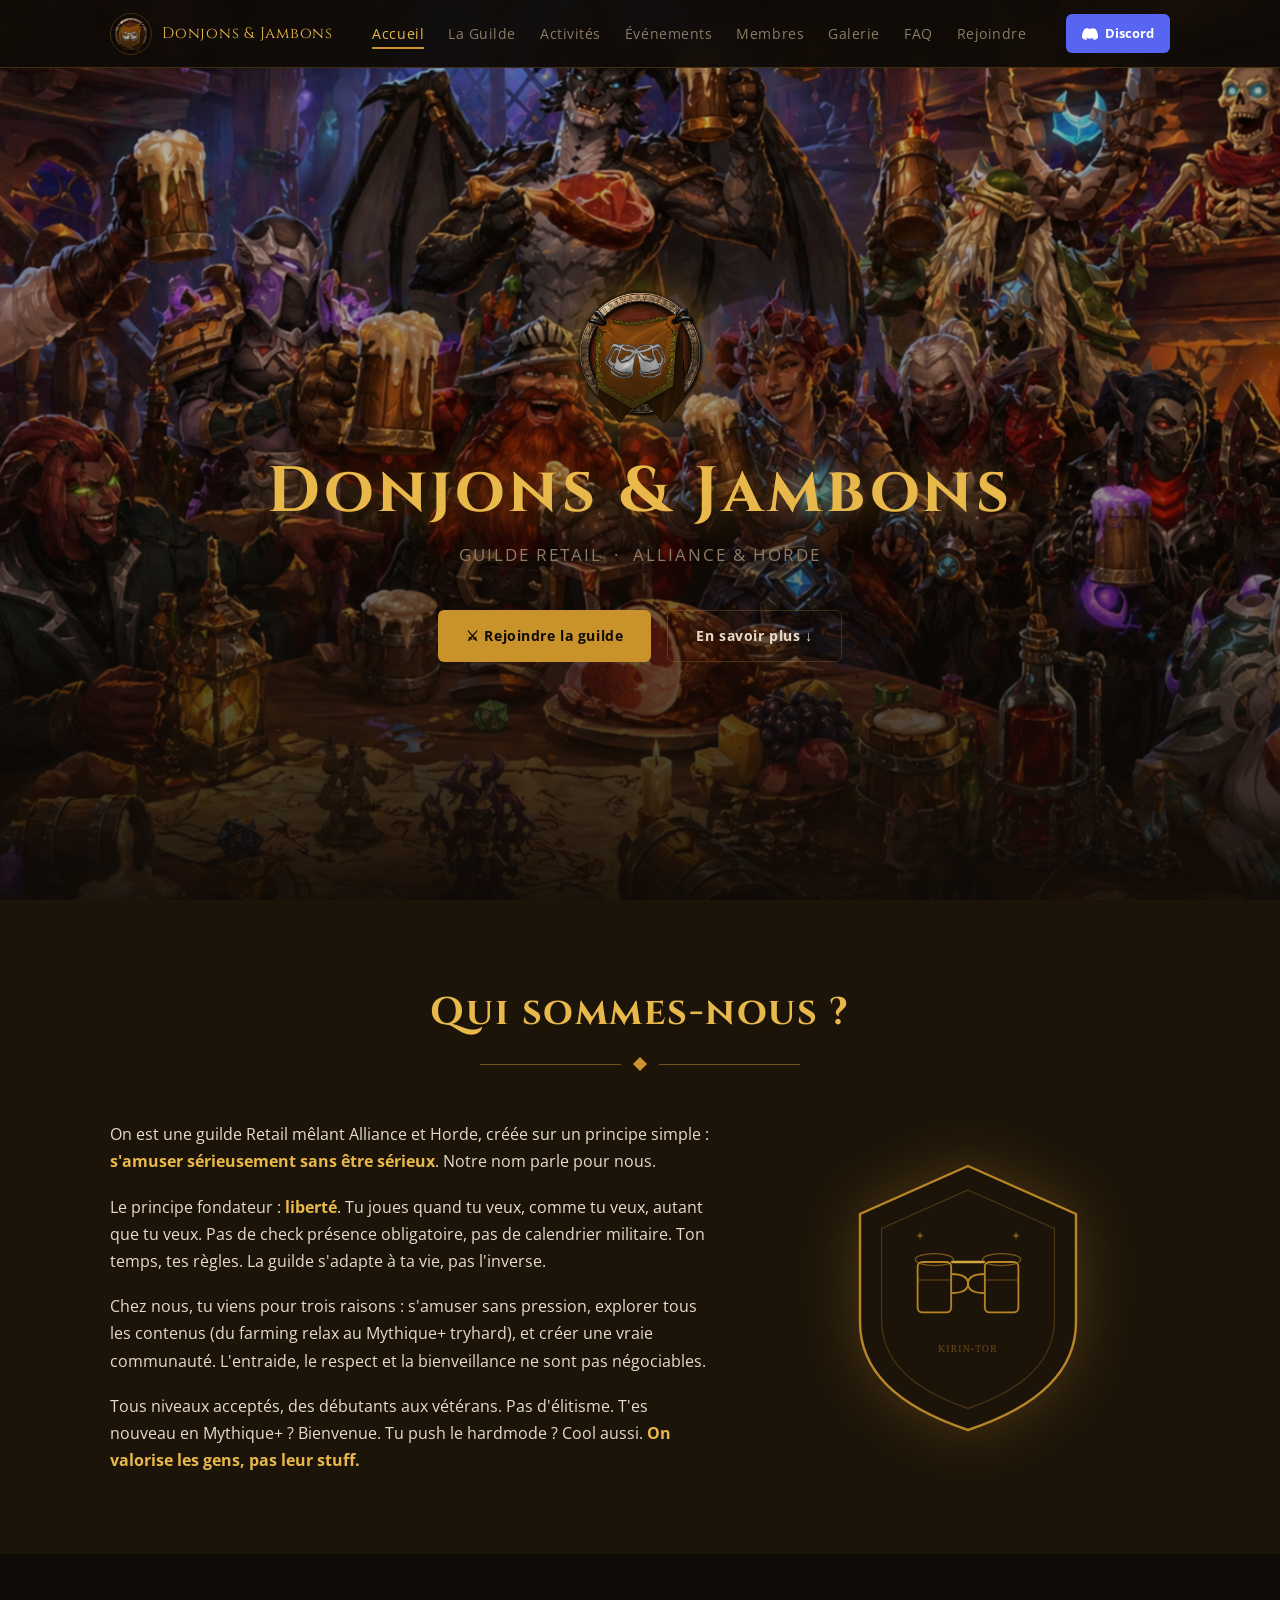
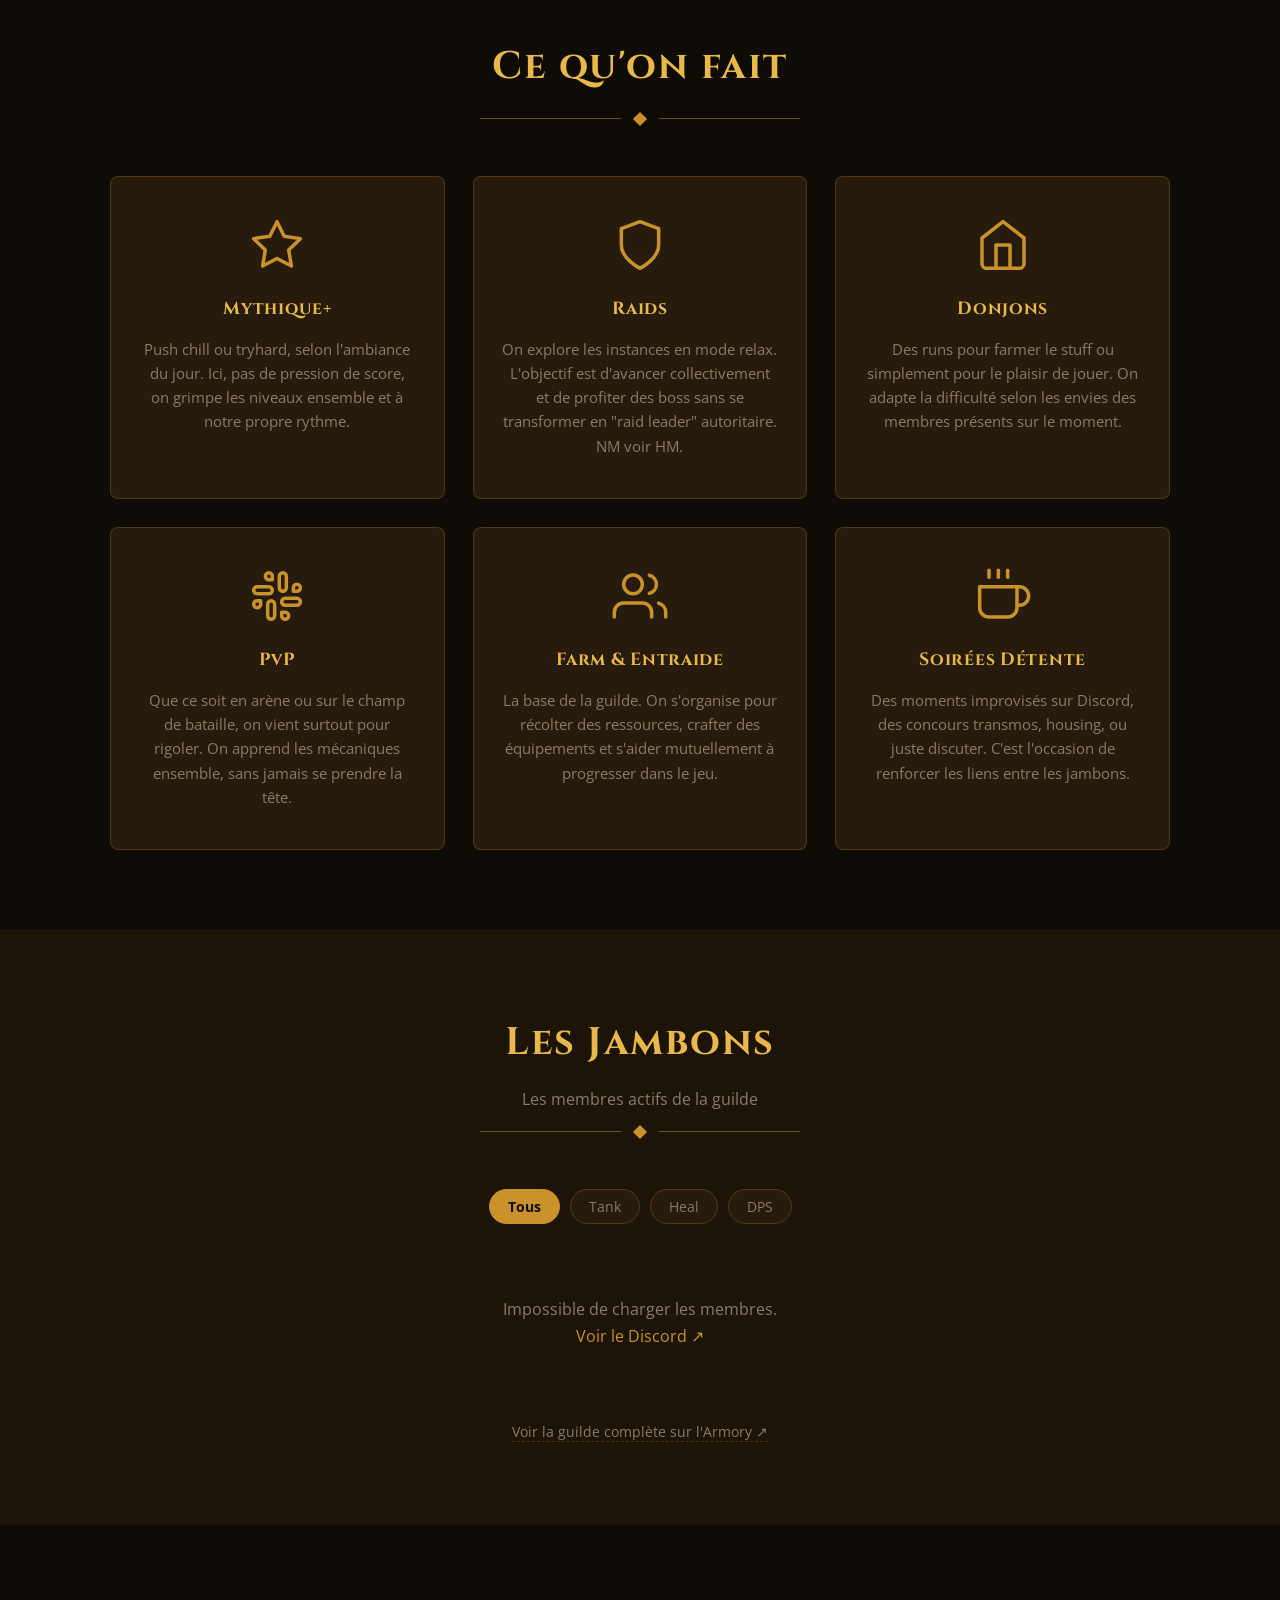
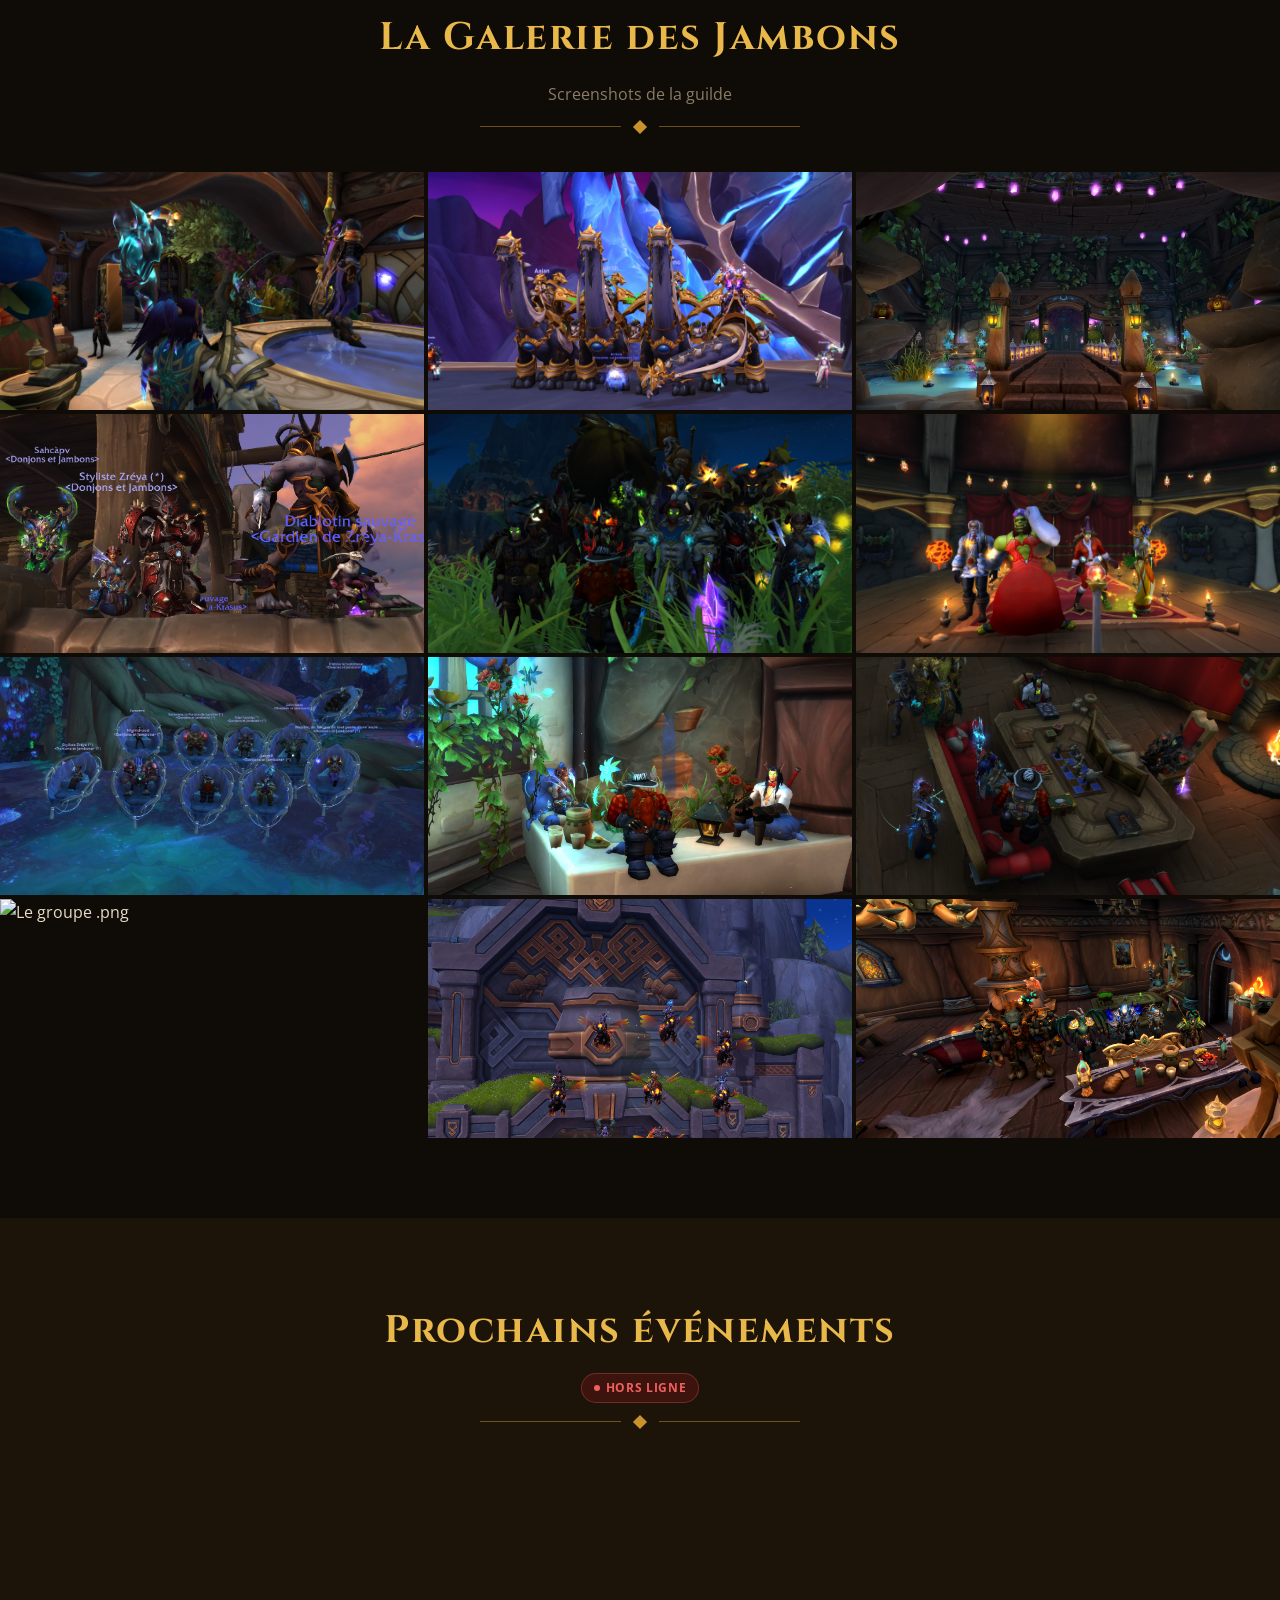
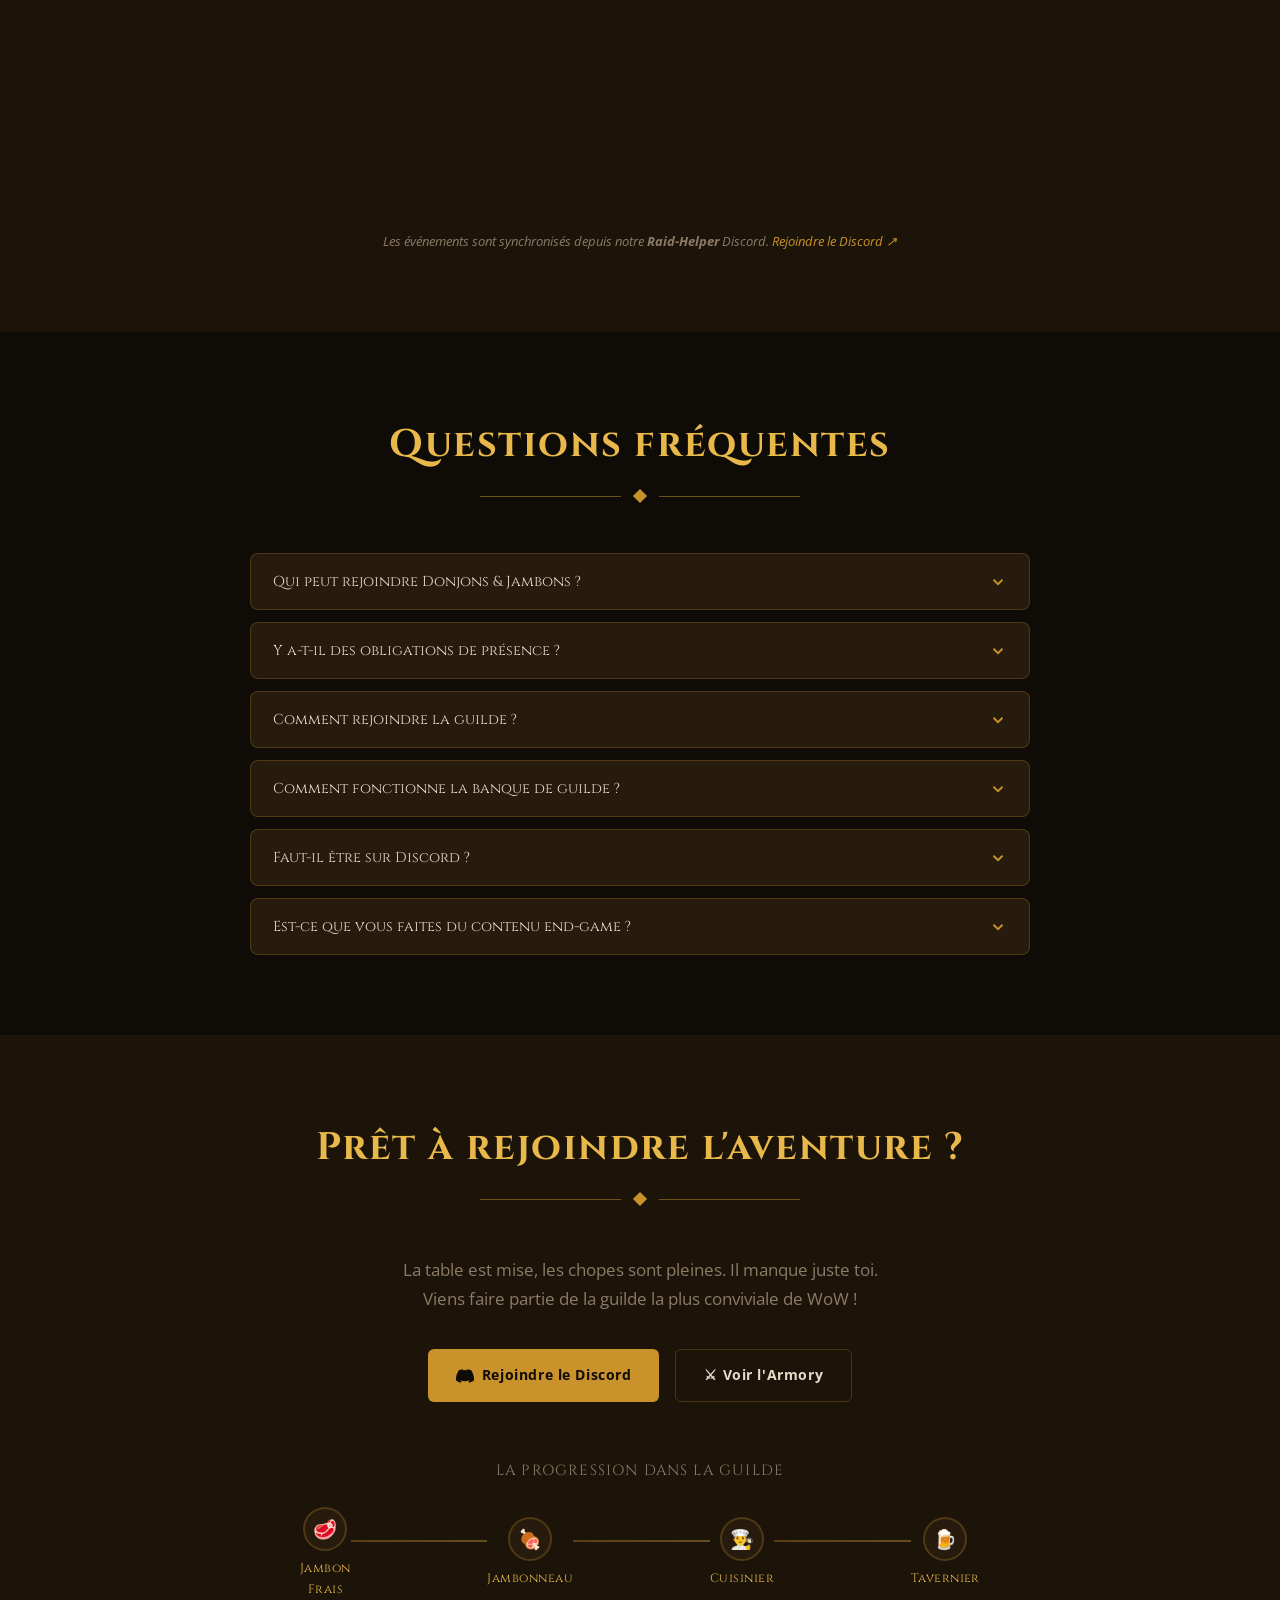
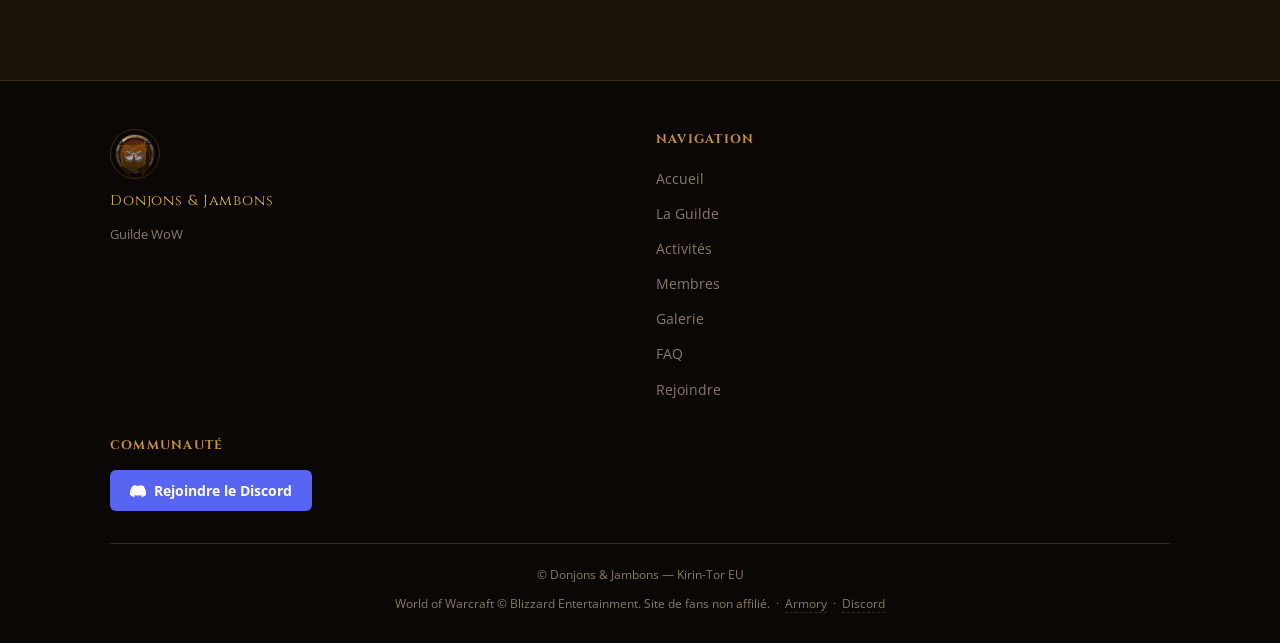
==== commit dbef183b: "images fix" ====
--- a/ui_kits/landing/index.html
+++ b/ui_kits/landing/index.html
@@ -1302,14 +1302,24 @@
     return d.toLocaleString('fr-FR', { weekday: 'long', day: 'numeric', month: 'long', hour: '2-digit', minute: '2-digit' });
   }
 
-  /** Convertit une couleur Raid Helper en #rrggbb.
-   *  Gère : "#FFFF00", "FFFF00" (hex sans #), 16776960 (entier décimal Discord) */
+  /** Convertit une couleur Raid Helper en valeur CSS utilisable.
+   *  Gère tous les formats connus :
+   *   - "253,216,53"   → rgb(253,216,53)   ← format Raid Helper v4
+   *   - "#FFFF00"      → "#FFFF00"
+   *   - "FFFF00"       → "#FFFF00"
+   *   - 16776960       → "#ffff00"  (entier décimal Discord)
+   */
   function evColor(raw) {
-    if (raw === null || raw === undefined || raw === '' || raw === 0) return null;
+    if (raw === null || raw === undefined || raw === '') return null;
+    // Format "R,G,B" (Raid Helper v4)
+    if (typeof raw === 'string' && /^\d{1,3},\d{1,3},\d{1,3}$/.test(raw.trim())) {
+      const [r, g, b] = raw.trim().split(',').map(Number);
+      return `rgb(${r},${g},${b})`;
+    }
     // Hex avec # → direct
     if (typeof raw === 'string' && /^#[0-9a-fA-F]{3,6}$/.test(raw)) return raw;
-    // Hex sans # (ex: "FFFF00") → ajoute #
-    if (typeof raw === 'string' && /^[0-9a-fA-F]{3,6}$/.test(raw)) return '#' + raw;
+    // Hex sans # (ex: "FFFF00")
+    if (typeof raw === 'string' && /^[0-9a-fA-F]{6}$/.test(raw)) return '#' + raw;
     // Entier décimal Discord (ex: 16776960 = #FFFF00)
     const n = typeof raw === 'number' ? raw : parseInt(raw, 10);
     if (isNaN(n) || n <= 0) return null;
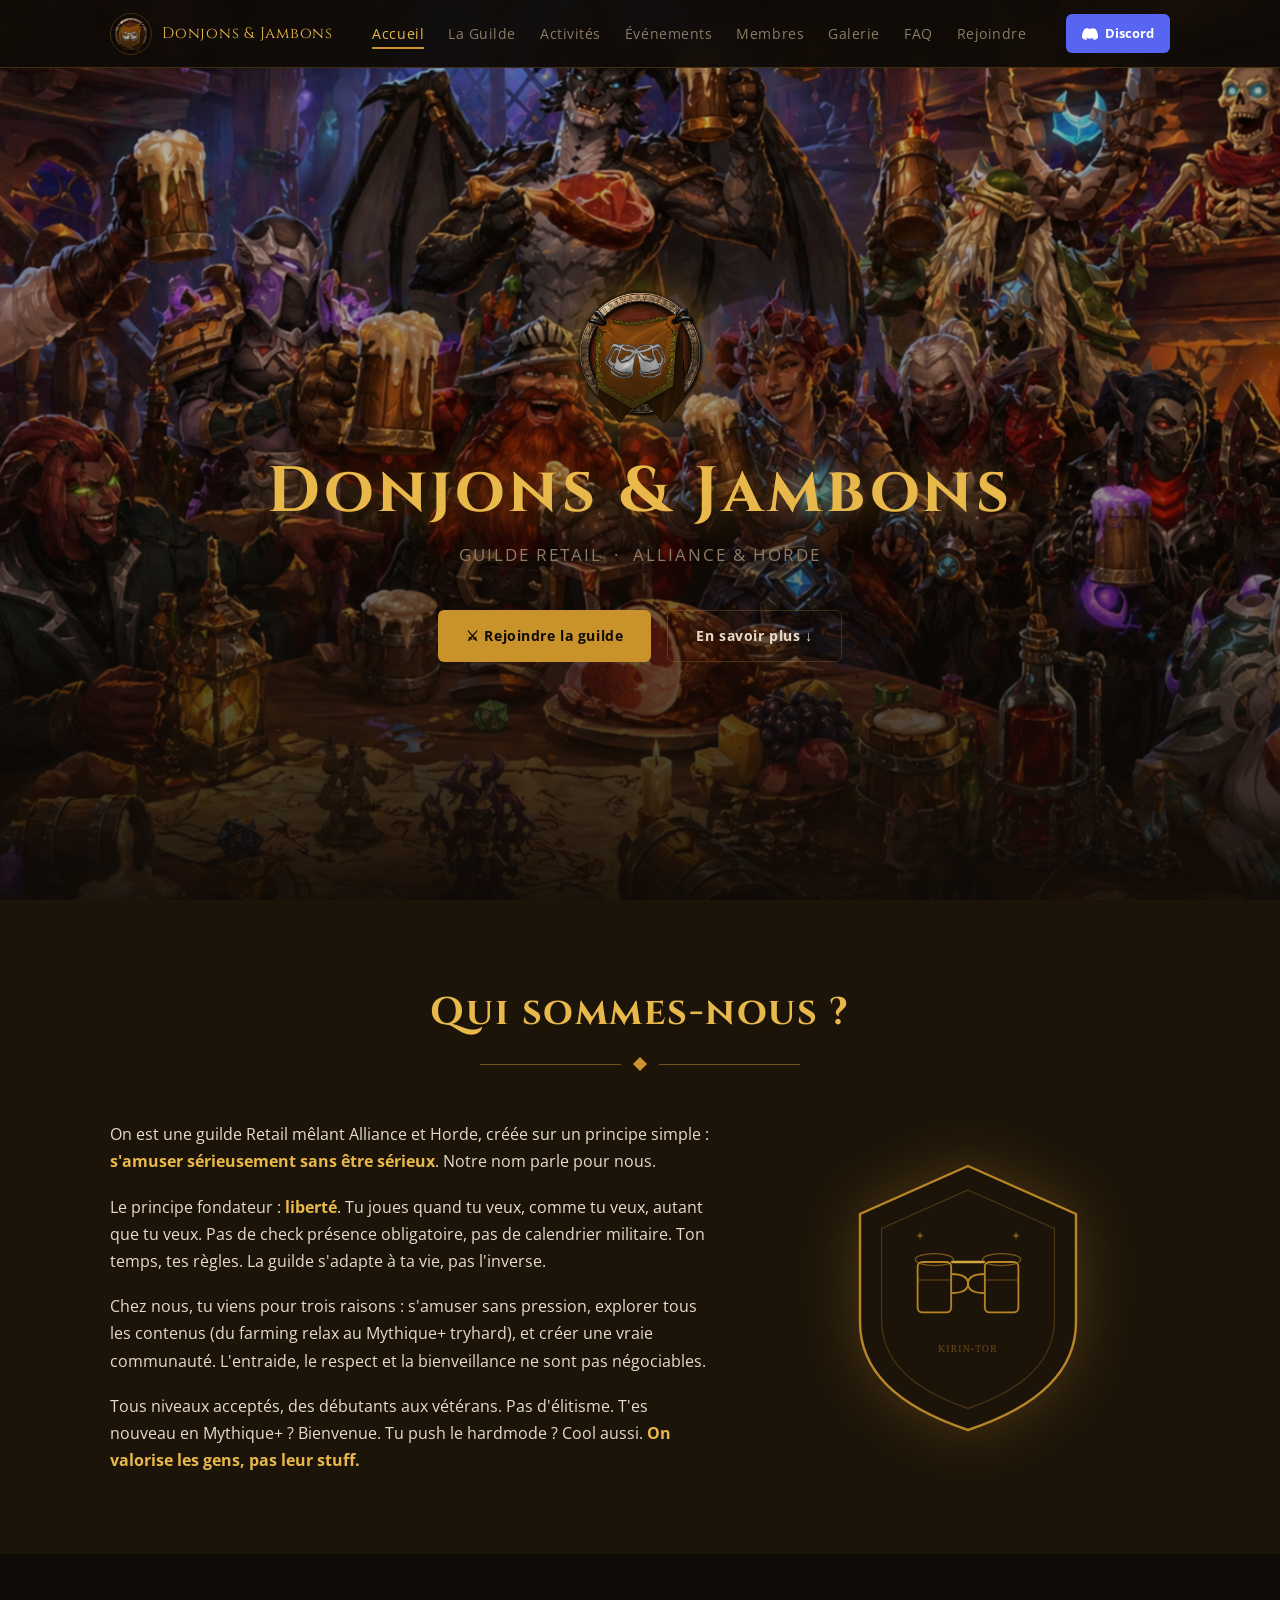
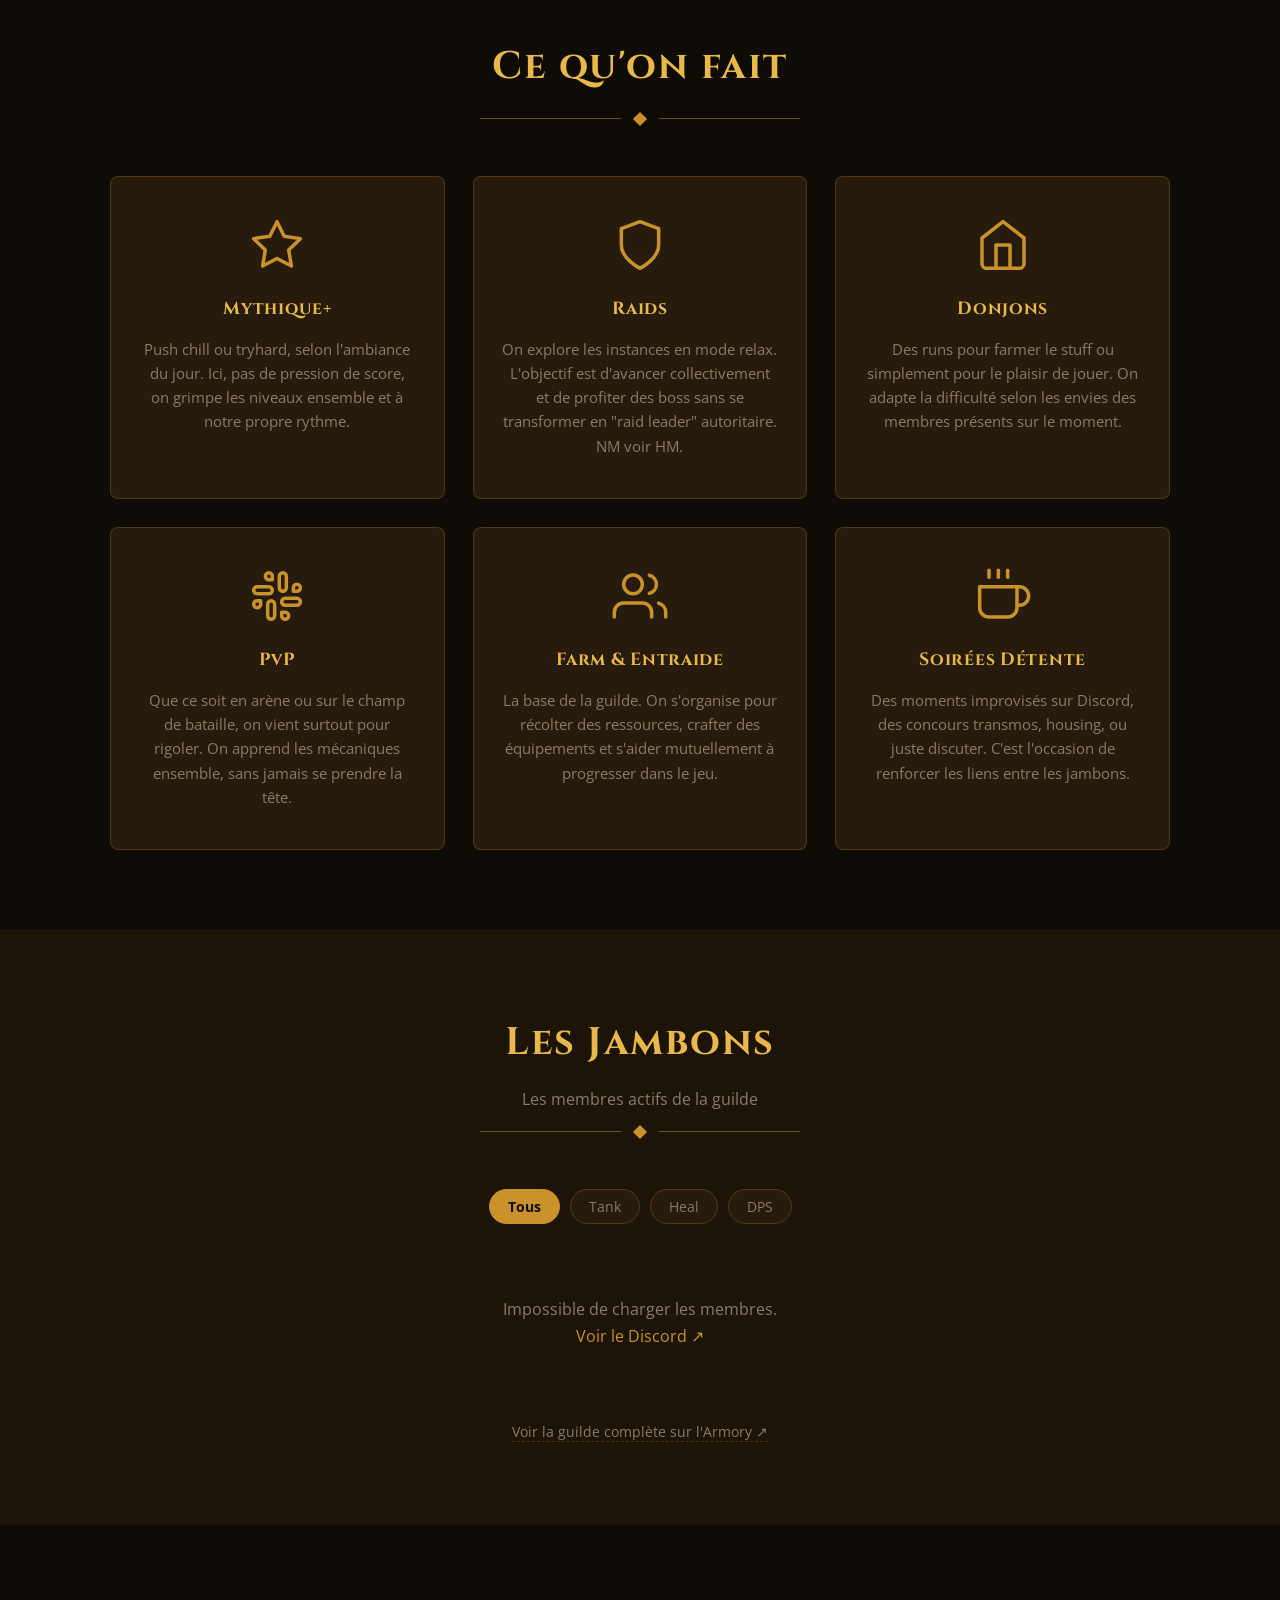
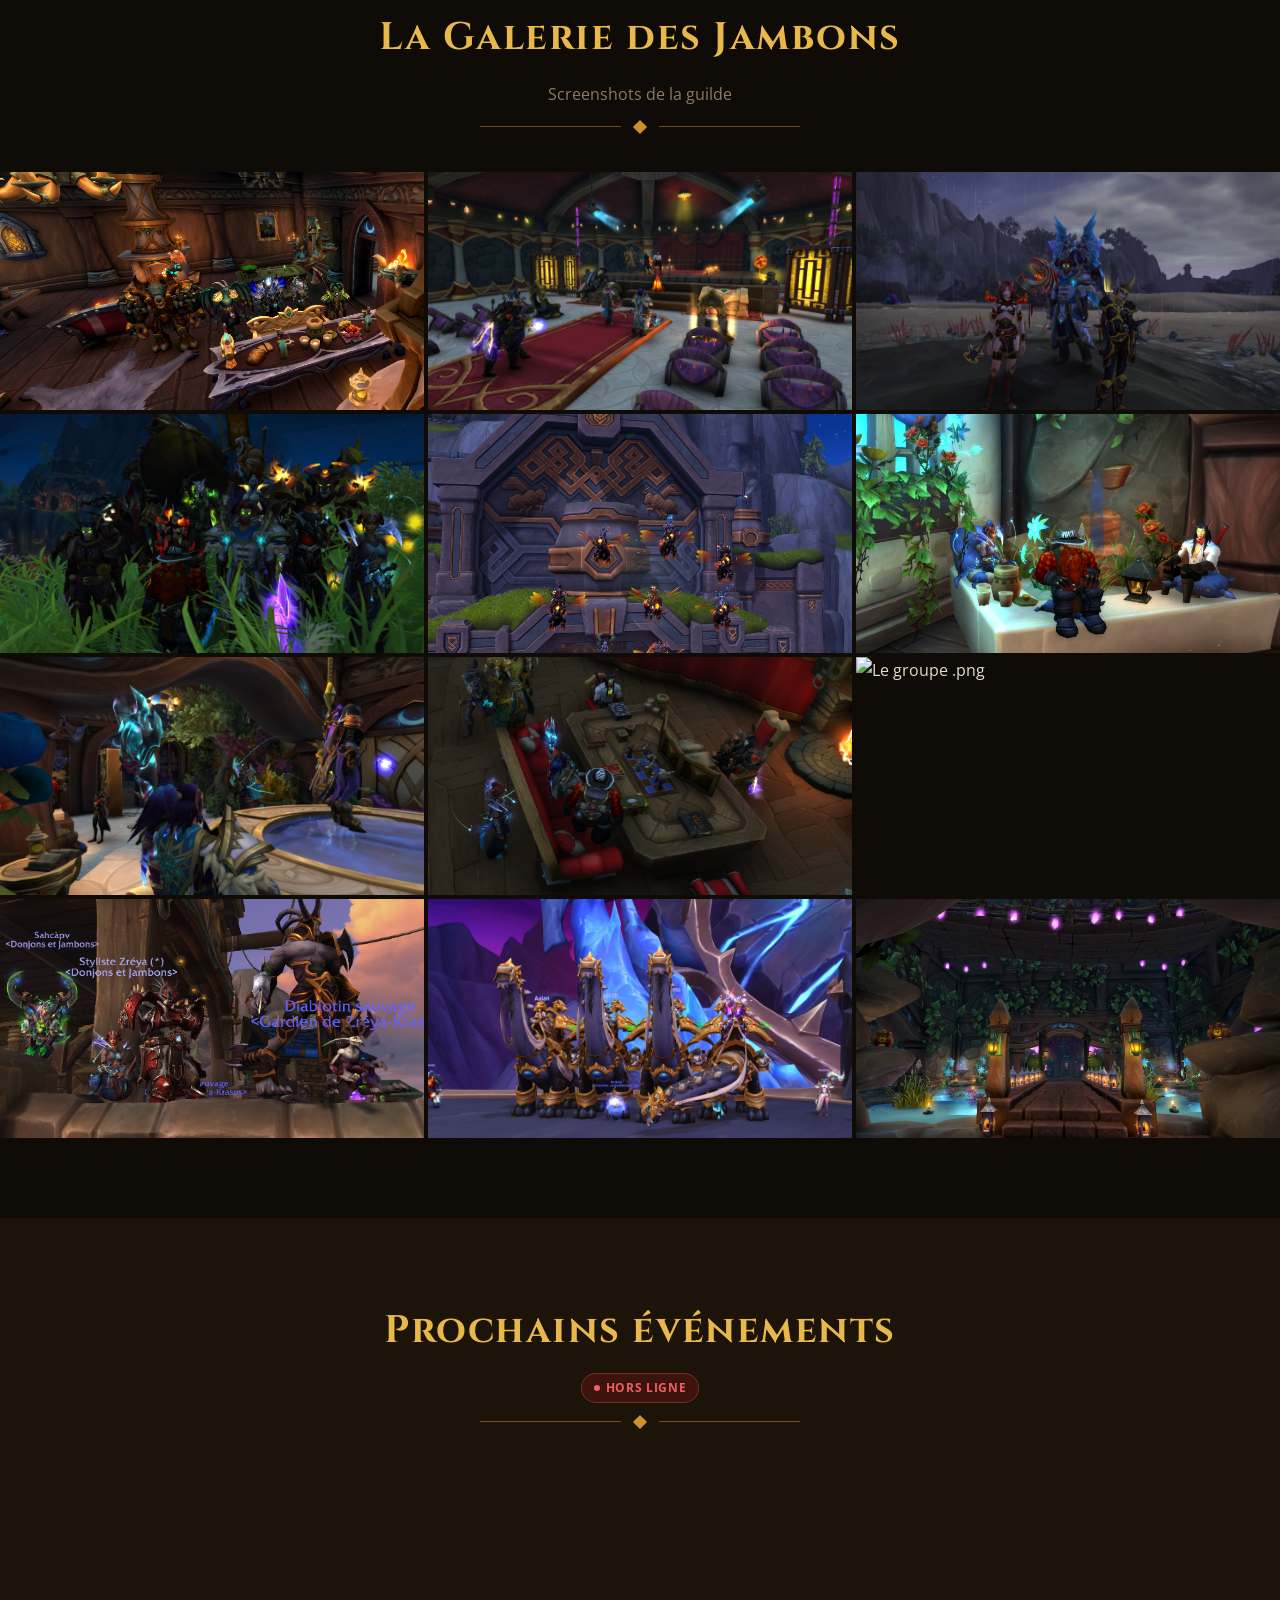
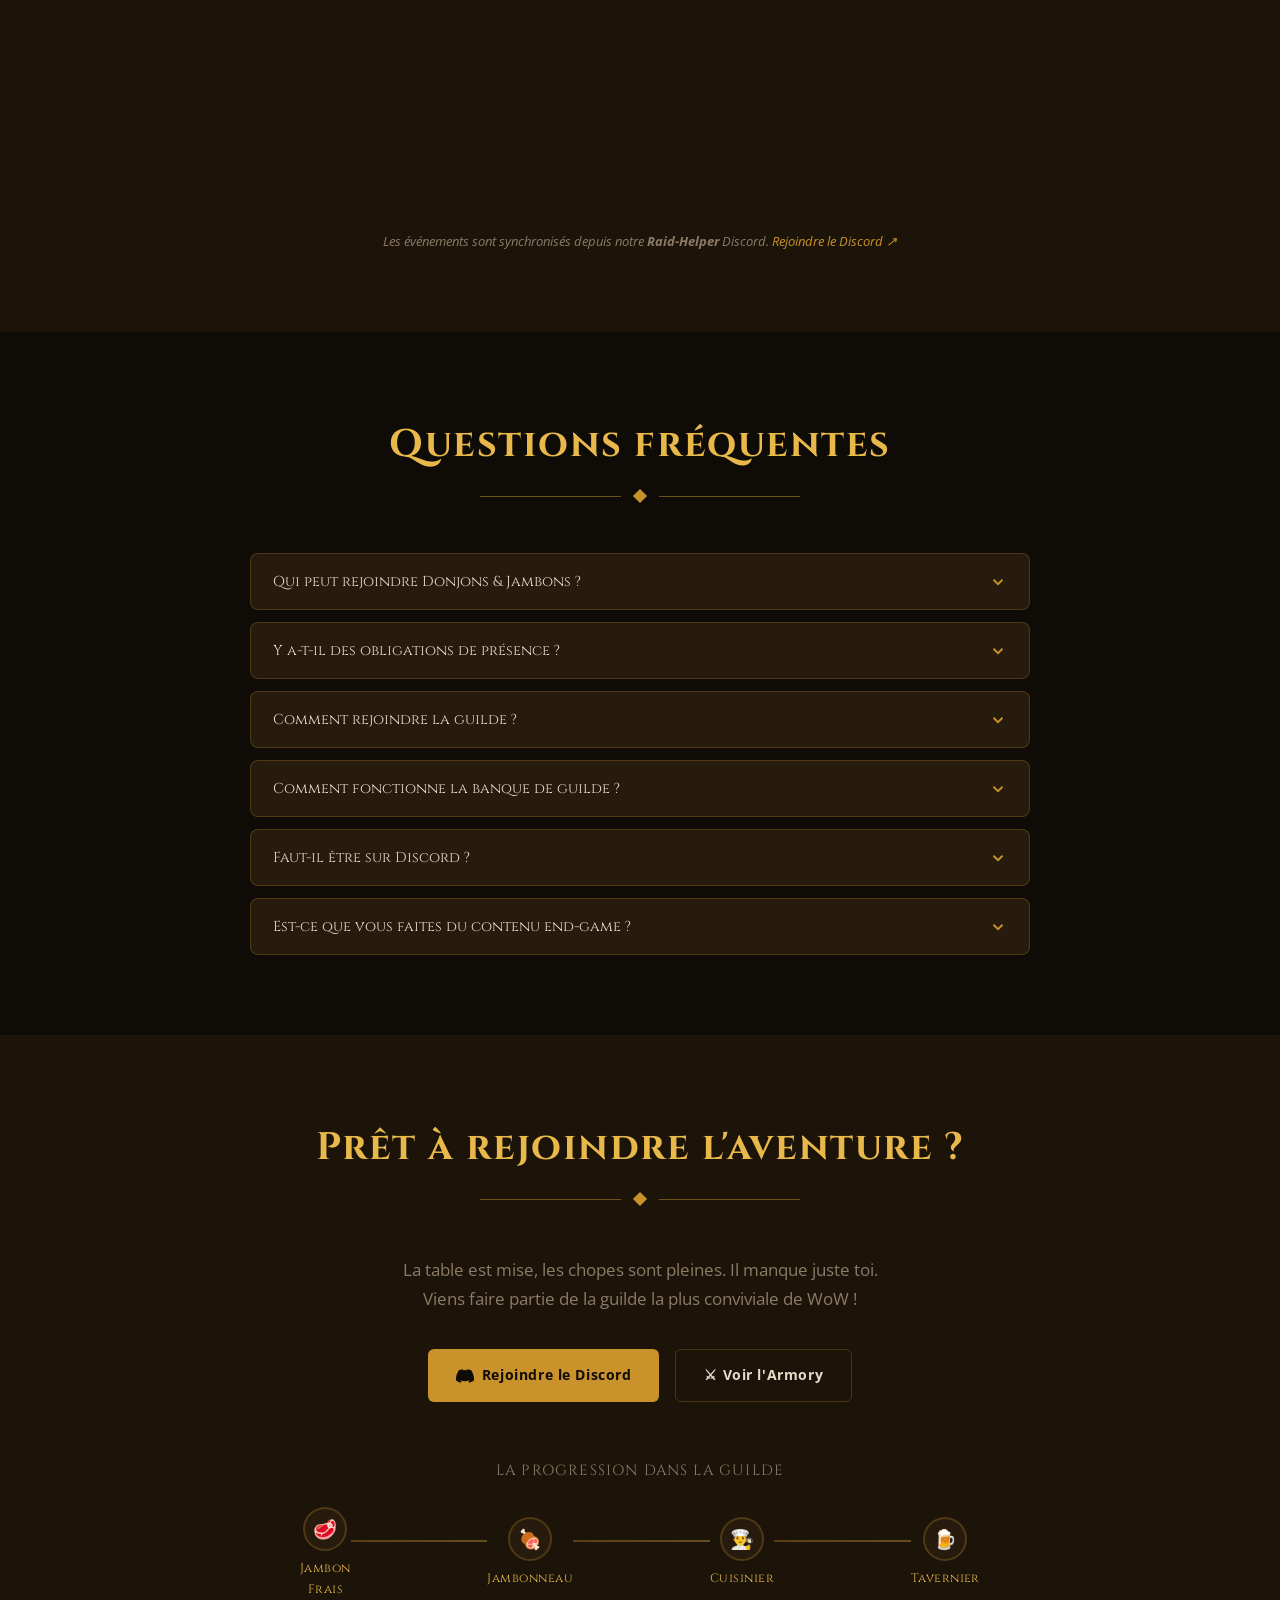
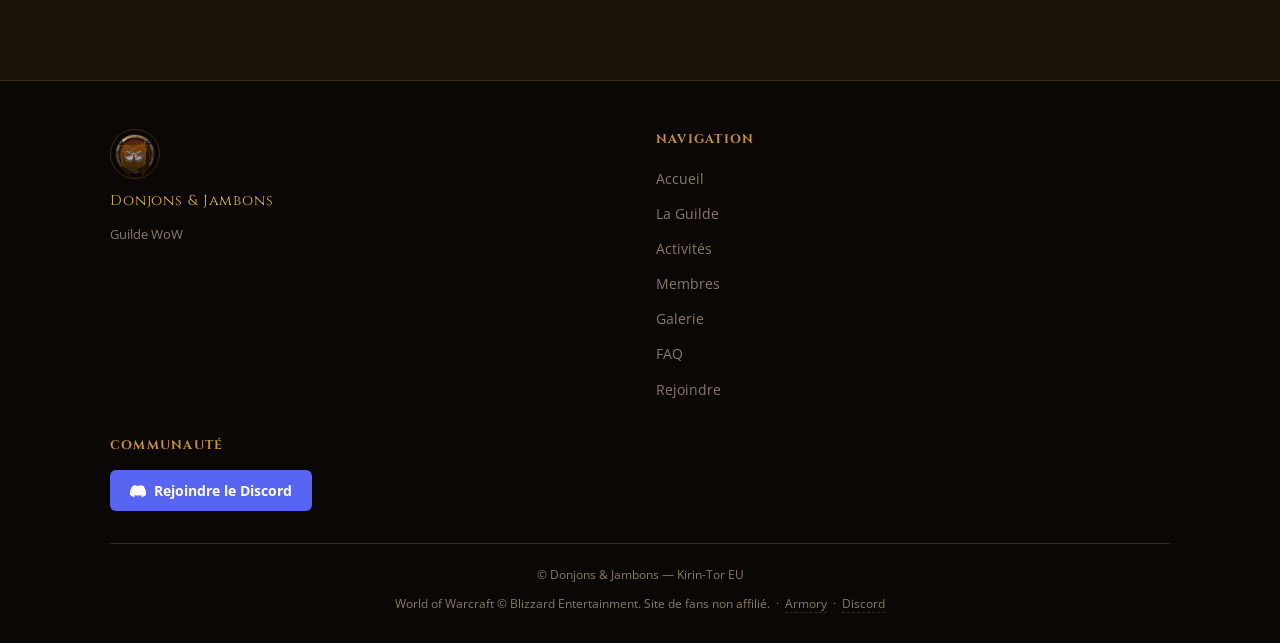
==== commit 44e3623b: "new asset URL" ====
--- a/ui_kits/landing/index.html
+++ b/ui_kits/landing/index.html
@@ -71,7 +71,7 @@
 /* Parallax background layer */
 .hero-bg{
   position:absolute;inset:-30px;
-  background-image:url('../../assets/hero.jpg');
+  background-image:url('/assets/hero.jpg');
   background-size:cover;
   background-position:center center;
   filter:blur(0px);
@@ -376,7 +376,7 @@
 <nav class="navbar" role="navigation" aria-label="Navigation principale">
   <div class="container">
     <a href="#accueil" class="nav-logo">
-      <img src="../../assets/logo.png" alt="Logo Donjons &amp; Jambons" width="42" height="42" onerror="this.style.display='none'"/>
+      <img src="/assets/logo.png" alt="Logo Donjons &amp; Jambons" width="42" height="42" onerror="this.style.display='none'"/>
       <span class="nav-logo-name">Donjons &amp; Jambons</span>
     </a>
     <ul class="nav-links" id="nav-links" role="list">
@@ -404,7 +404,7 @@
   <div class="hero-bg" id="hero-bg"></div>
   <div class="hero-overlay"></div>
   <div class="hero-content">
-    <img src="../../assets/logo.png" alt="Blason Donjons &amp; Jambons" class="hero-logo" onerror="this.style.display='none'"/>
+    <img src="/assets/logo.png" alt="Blason Donjons &amp; Jambons" class="hero-logo" onerror="this.style.display='none'"/>
     <h1 class="hero-title">Donjons &amp; Jambons</h1>
     <p class="hero-subtitle">Guilde Retail &nbsp;·&nbsp; Alliance &amp; Horde</p>
     <div class="hero-cta">
@@ -609,7 +609,7 @@
   <div class="container">
     <div class="footer-inner">
       <div class="footer-brand">
-        <img src="../../assets/logo.png" alt="Logo" width="50" height="50" onerror="this.style.display='none'"/>
+        <img src="/assets/logo.png" alt="Logo" width="50" height="50" onerror="this.style.display='none'"/>
         <span class="footer-brand-name">Donjons &amp; Jambons</span>
         <span style="font-size:0.8rem;color:var(--muted)">Guilde WoW</span>
       </div>
@@ -1217,7 +1217,7 @@
 
 /* ── 5. GALERIE + LIGHTBOX ── */
 (function initGallery() {
-  const SCREENSHOTS_BASE = '../../assets/screenshots/';
+  const SCREENSHOTS_BASE = '/assets/screenshots/';
   const MANIFEST_URL     = SCREENSHOTS_BASE + 'manifest.json';
   const MAX_DISPLAY      = 12; // 3 colonnes × 4 lignes
 
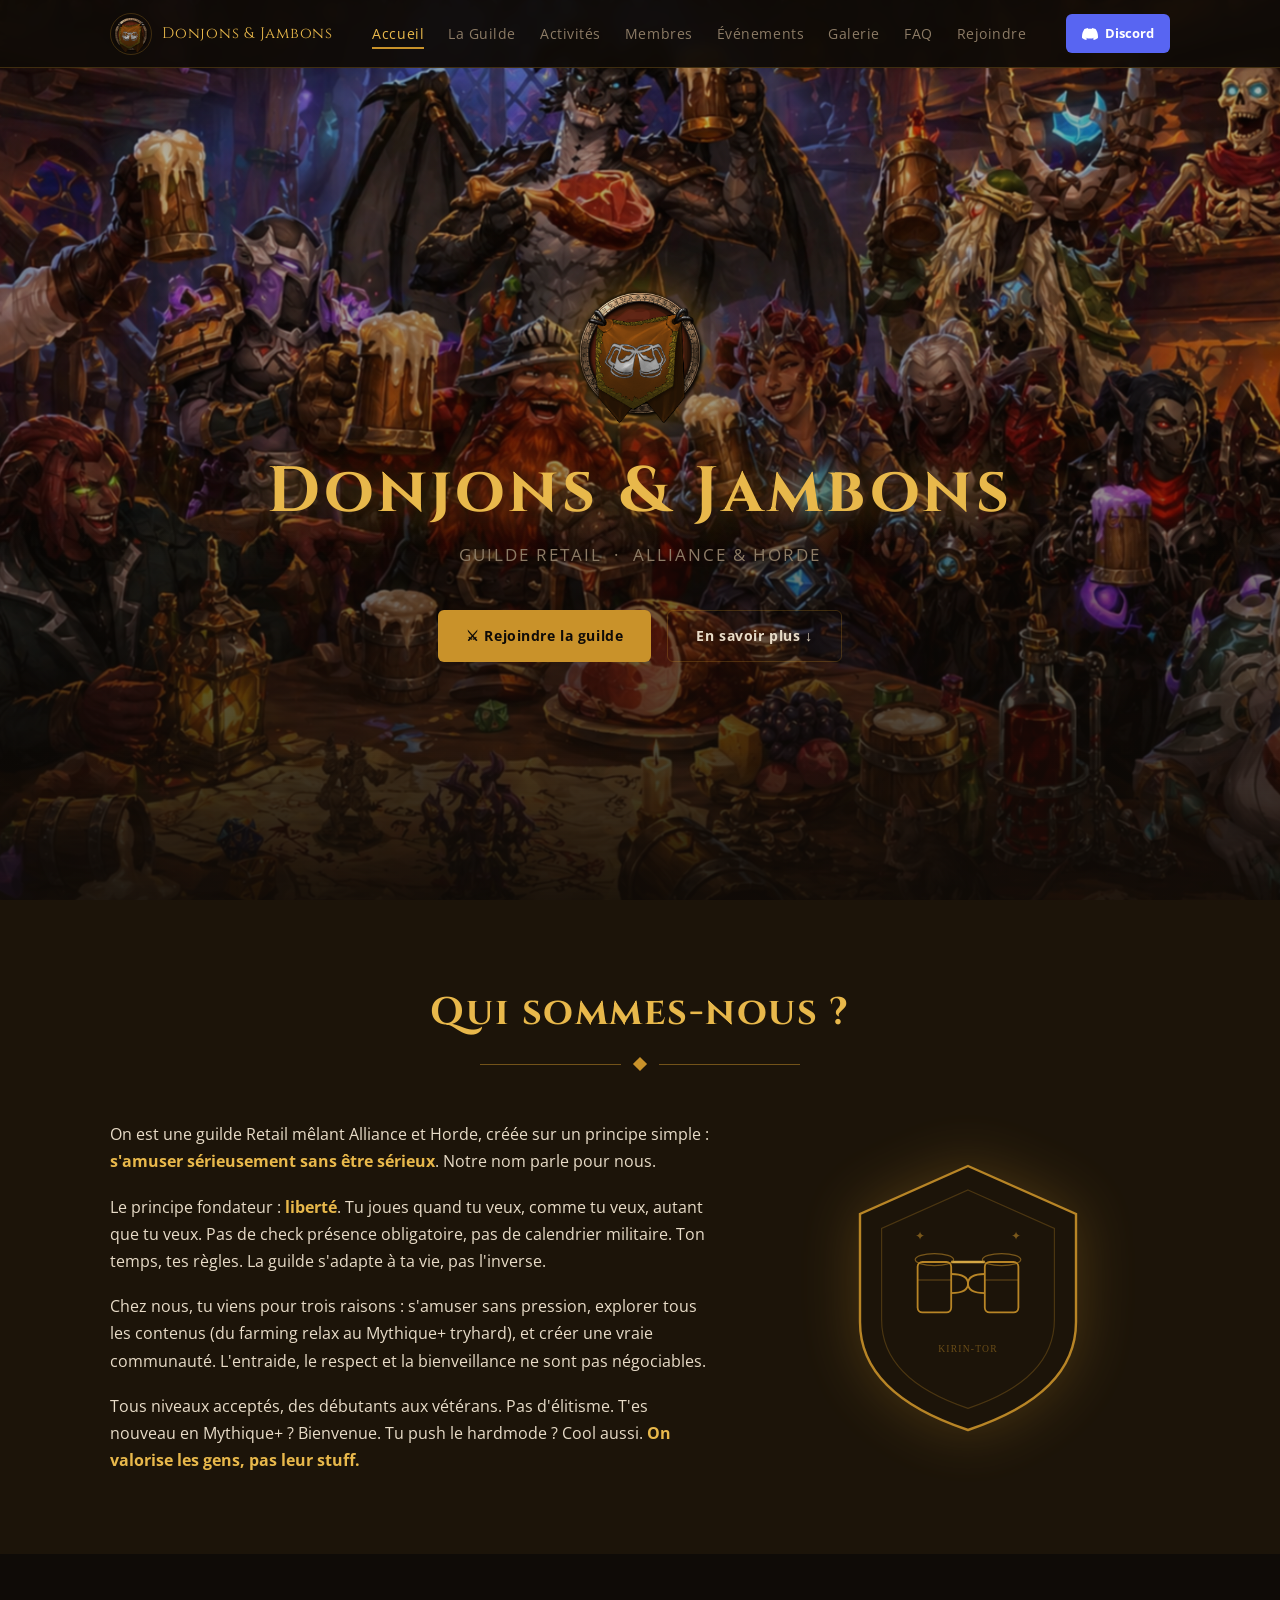
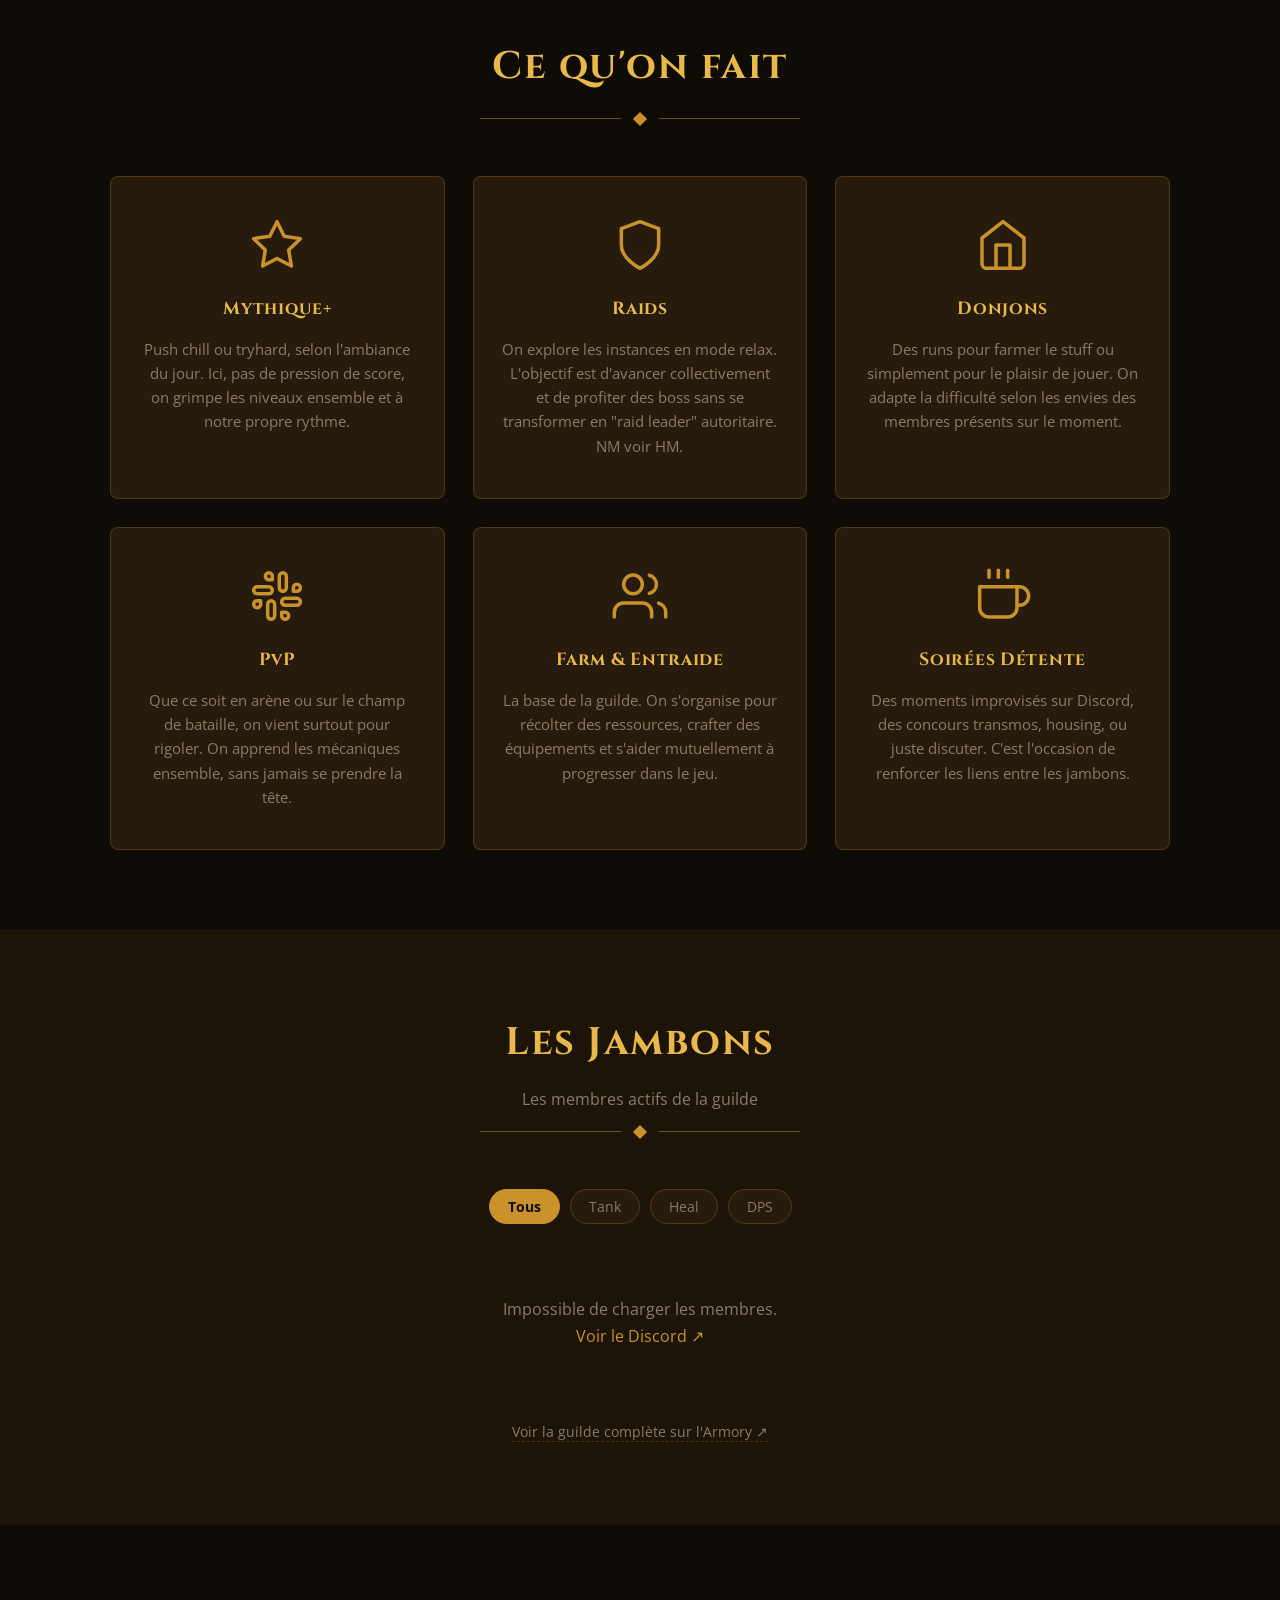
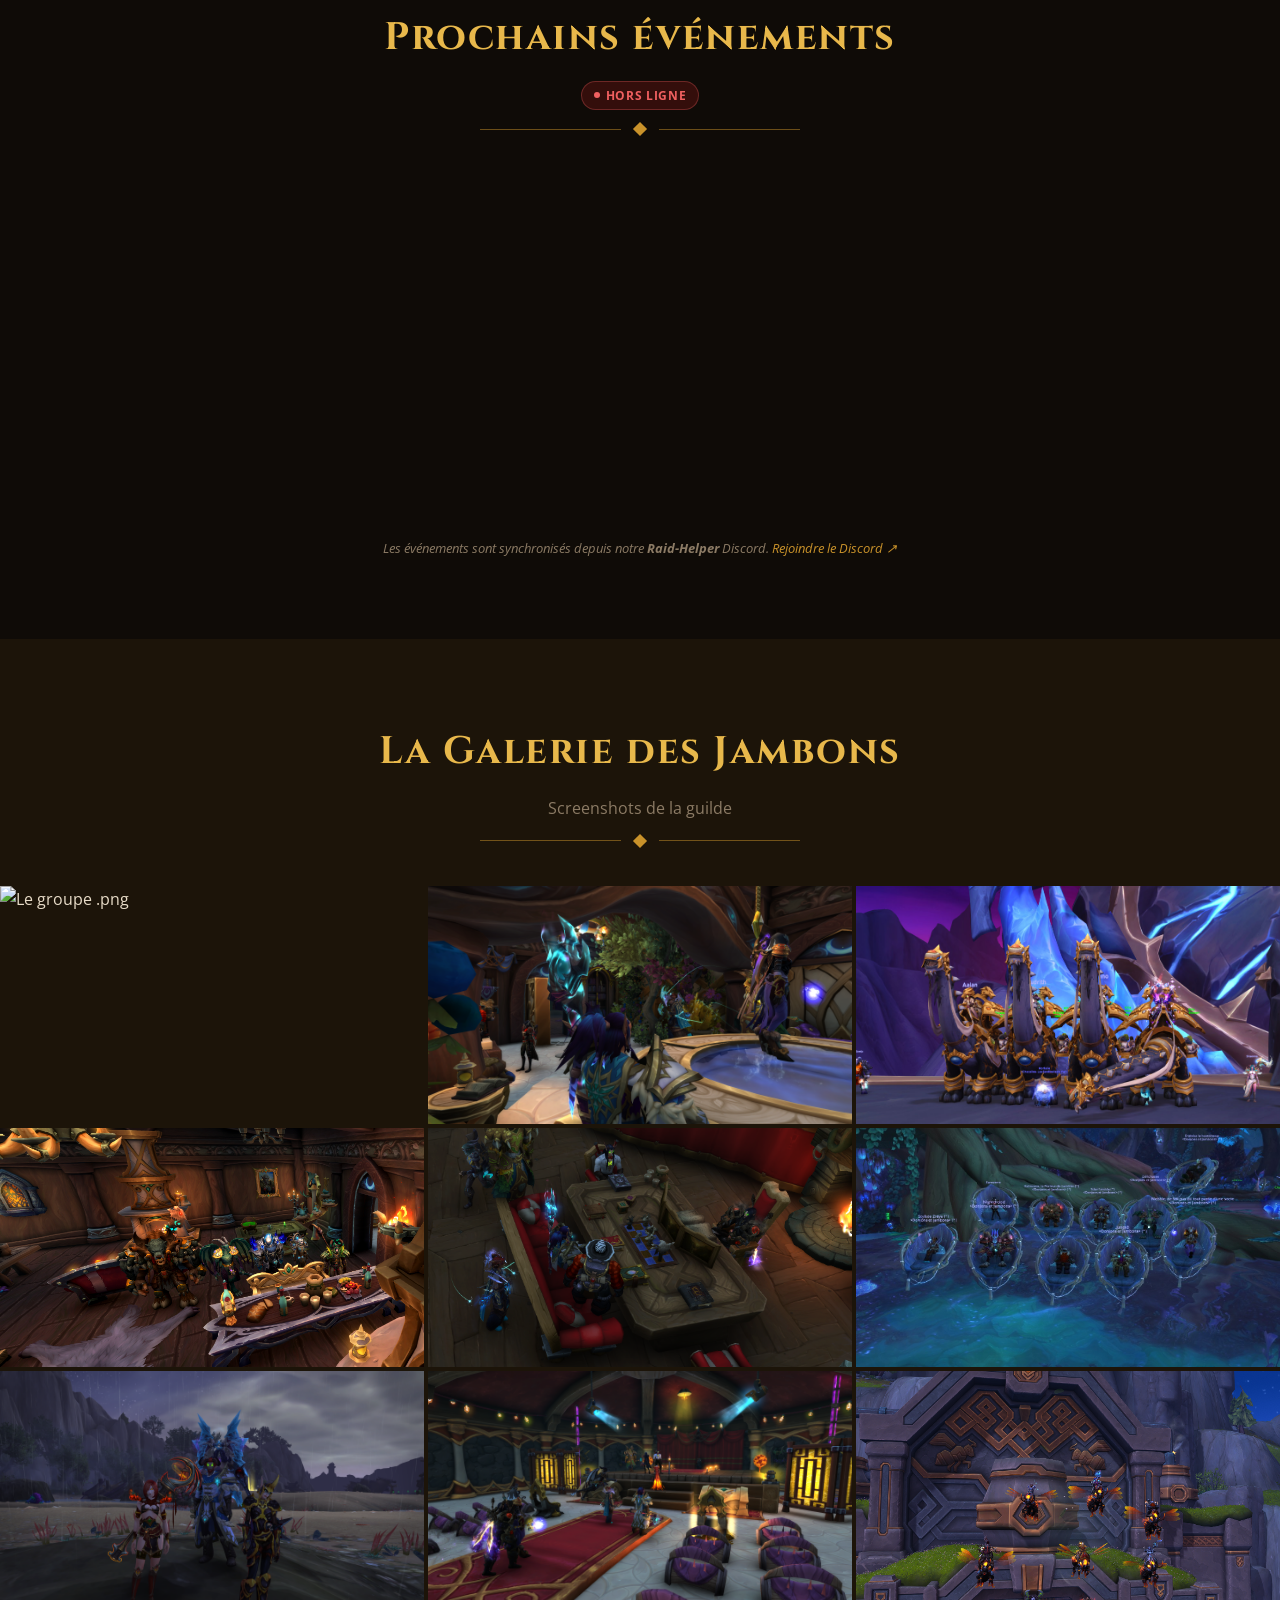
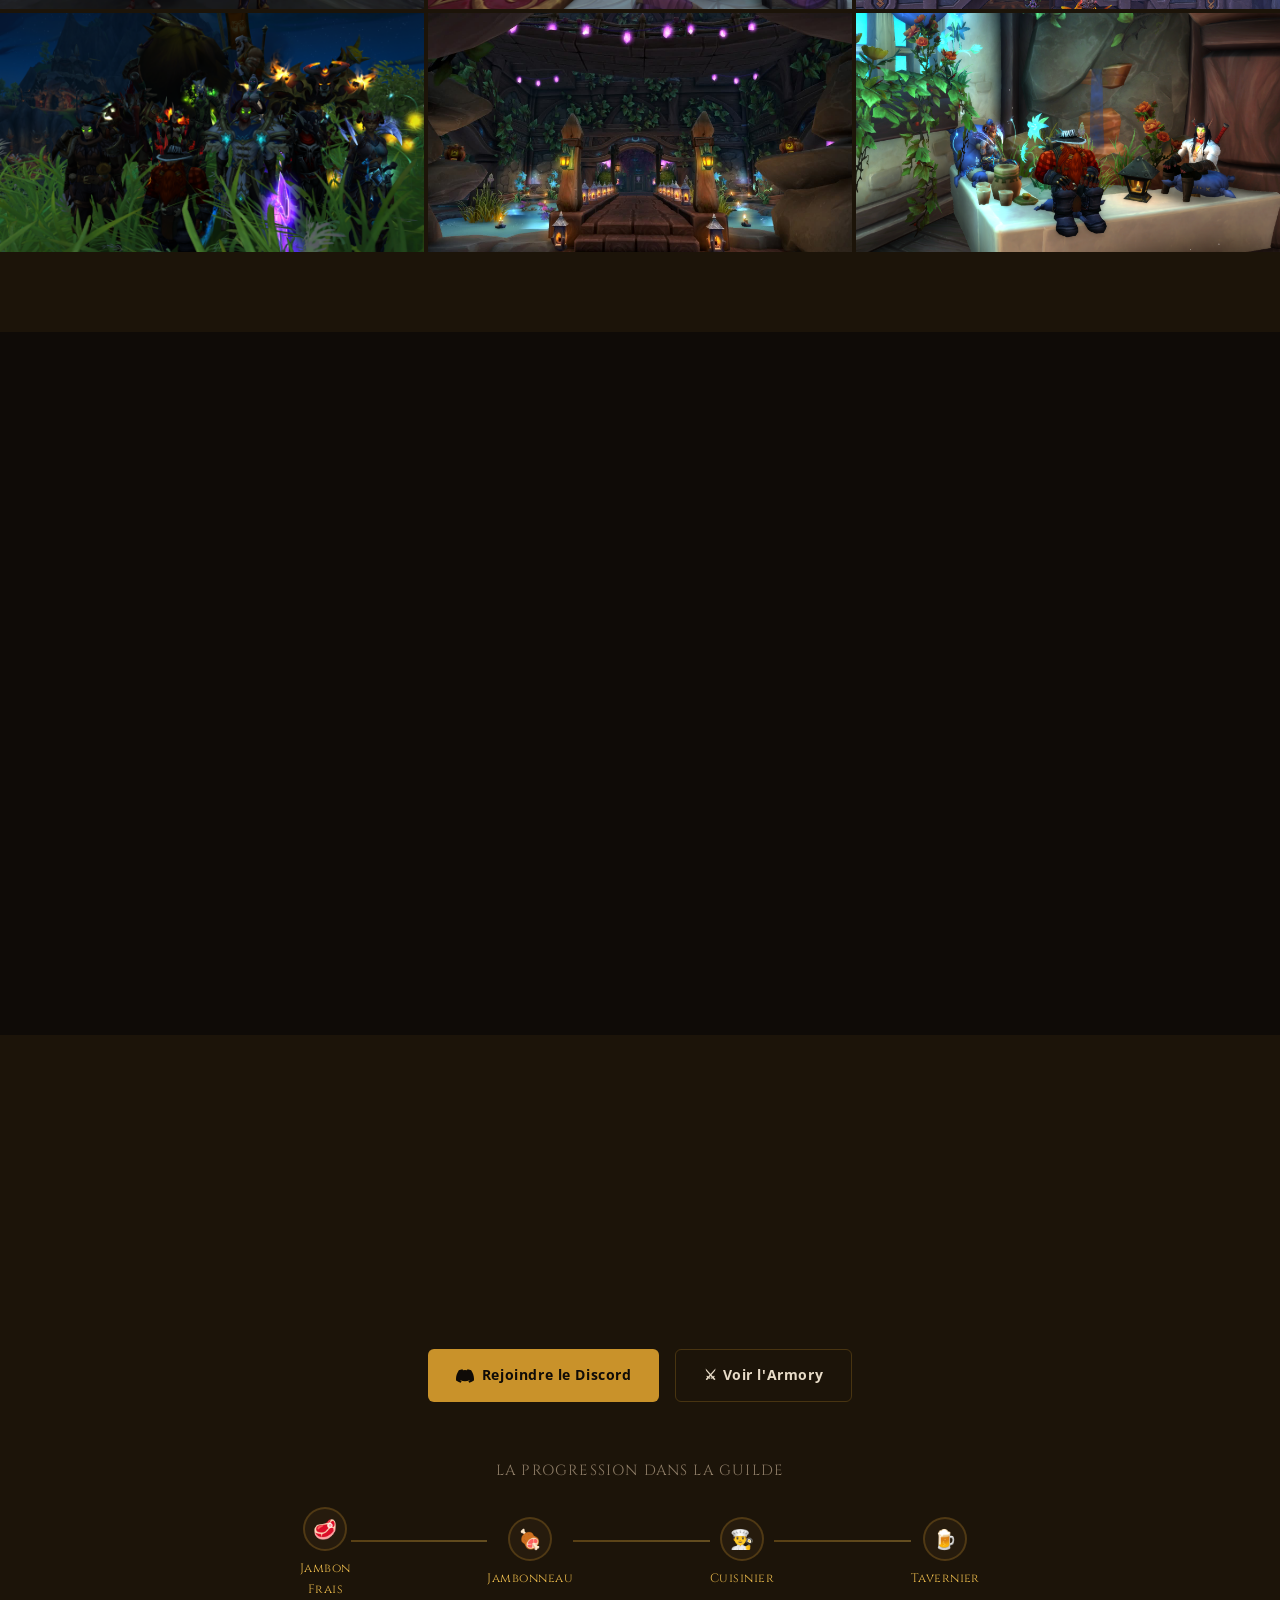
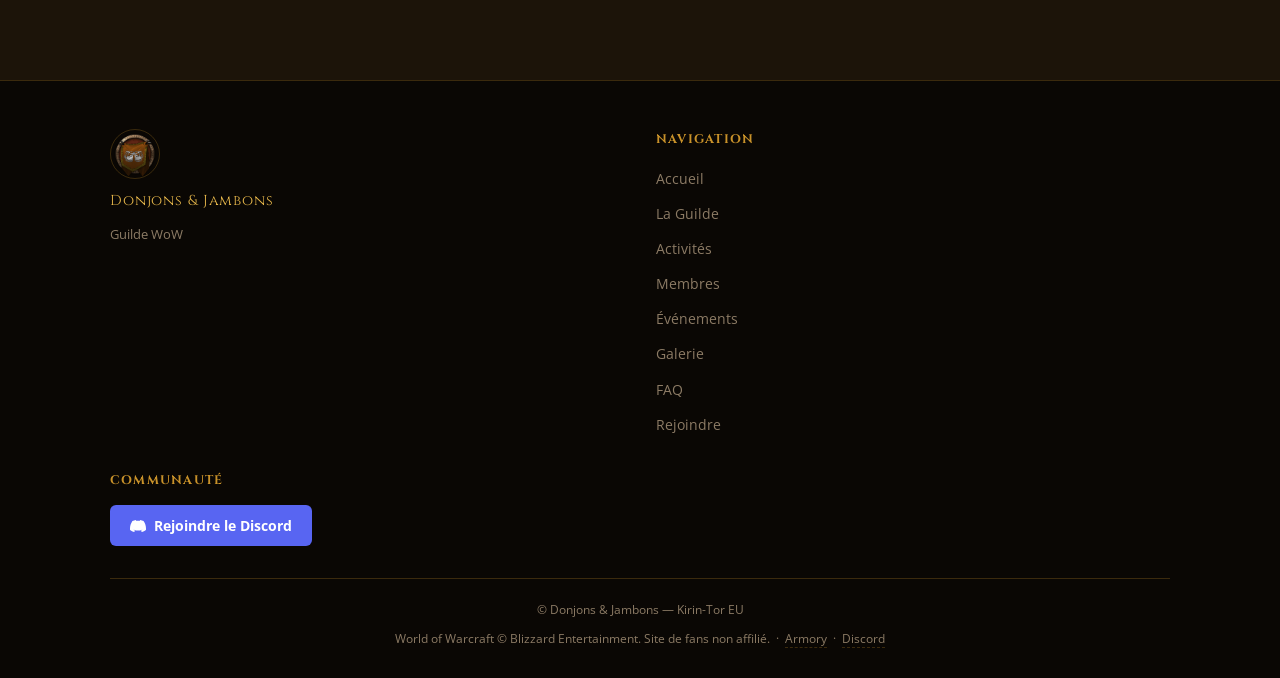
==== commit dfe206bb: "invert gallery/event" ====
--- a/ui_kits/landing/index.html
+++ b/ui_kits/landing/index.html
@@ -383,8 +383,8 @@
       <li><a href="#accueil">Accueil</a></li>
       <li><a href="#about">La Guilde</a></li>
       <li><a href="#activities">Activités</a></li>
+      <li><a href="#members">Membres</a></li>
       <li><a href="#events">Événements</a></li>
-      <li><a href="#members">Membres</a></li>
       <li><a href="#gallery">Galerie</a></li>
       <li><a href="#faq">FAQ</a></li>
       <li><a href="#join">Rejoindre</a></li>
@@ -519,22 +519,6 @@
   </div>
 </section>
 
-<!-- GALLERY -->
-<section id="gallery" data-screen-label="Galerie">
-  <div class="container">
-    <header class="section-header reveal">
-      <h2 class="section-title">La Galerie des Jambons</h2>
-      <p class="section-subtitle">Screenshots de la guilde</p>
-      <div class="ornament"><span class="ornament-diamond"></span></div>
-    </header>
-    <div class="gallery-grid" id="gallery-grid"></div>
-  </div>
-</section>
-<div class="lightbox" id="lightbox" role="dialog" aria-modal="true">
-  <button class="lightbox-close" id="lightbox-close" aria-label="Fermer">&times;</button>
-  <img class="lightbox-img" id="lightbox-img" src="" alt=""/>
-</div>
-
 <!-- EVENTS -->
 <section id="events" data-screen-label="Événements">
   <div class="container">
@@ -555,6 +539,22 @@
     <p class="events-note reveal">Les événements sont synchronisés depuis notre <strong>Raid-Helper</strong> Discord. <a href="https://discord.gg/82b37hw6dh" target="_blank" rel="noopener">Rejoindre le Discord ↗</a></p>
   </div>
 </section>
+
+<!-- GALLERY -->
+<section id="gallery" data-screen-label="Galerie">
+  <div class="container">
+    <header class="section-header reveal">
+      <h2 class="section-title">La Galerie des Jambons</h2>
+      <p class="section-subtitle">Screenshots de la guilde</p>
+      <div class="ornament"><span class="ornament-diamond"></span></div>
+    </header>
+    <div class="gallery-grid" id="gallery-grid"></div>
+  </div>
+</section>
+<div class="lightbox" id="lightbox" role="dialog" aria-modal="true">
+  <button class="lightbox-close" id="lightbox-close" aria-label="Fermer">&times;</button>
+  <img class="lightbox-img" id="lightbox-img" src="" alt=""/>
+</div>
 
 <!-- FAQ -->
 <section id="faq" data-screen-label="FAQ">
@@ -620,6 +620,7 @@
           <li><a href="#about">La Guilde</a></li>
           <li><a href="#activities">Activités</a></li>
           <li><a href="#members">Membres</a></li>
+          <li><a href="#events">Événements</a></li>
           <li><a href="#gallery">Galerie</a></li>
           <li><a href="#faq">FAQ</a></li>
           <li><a href="#join">Rejoindre</a></li>
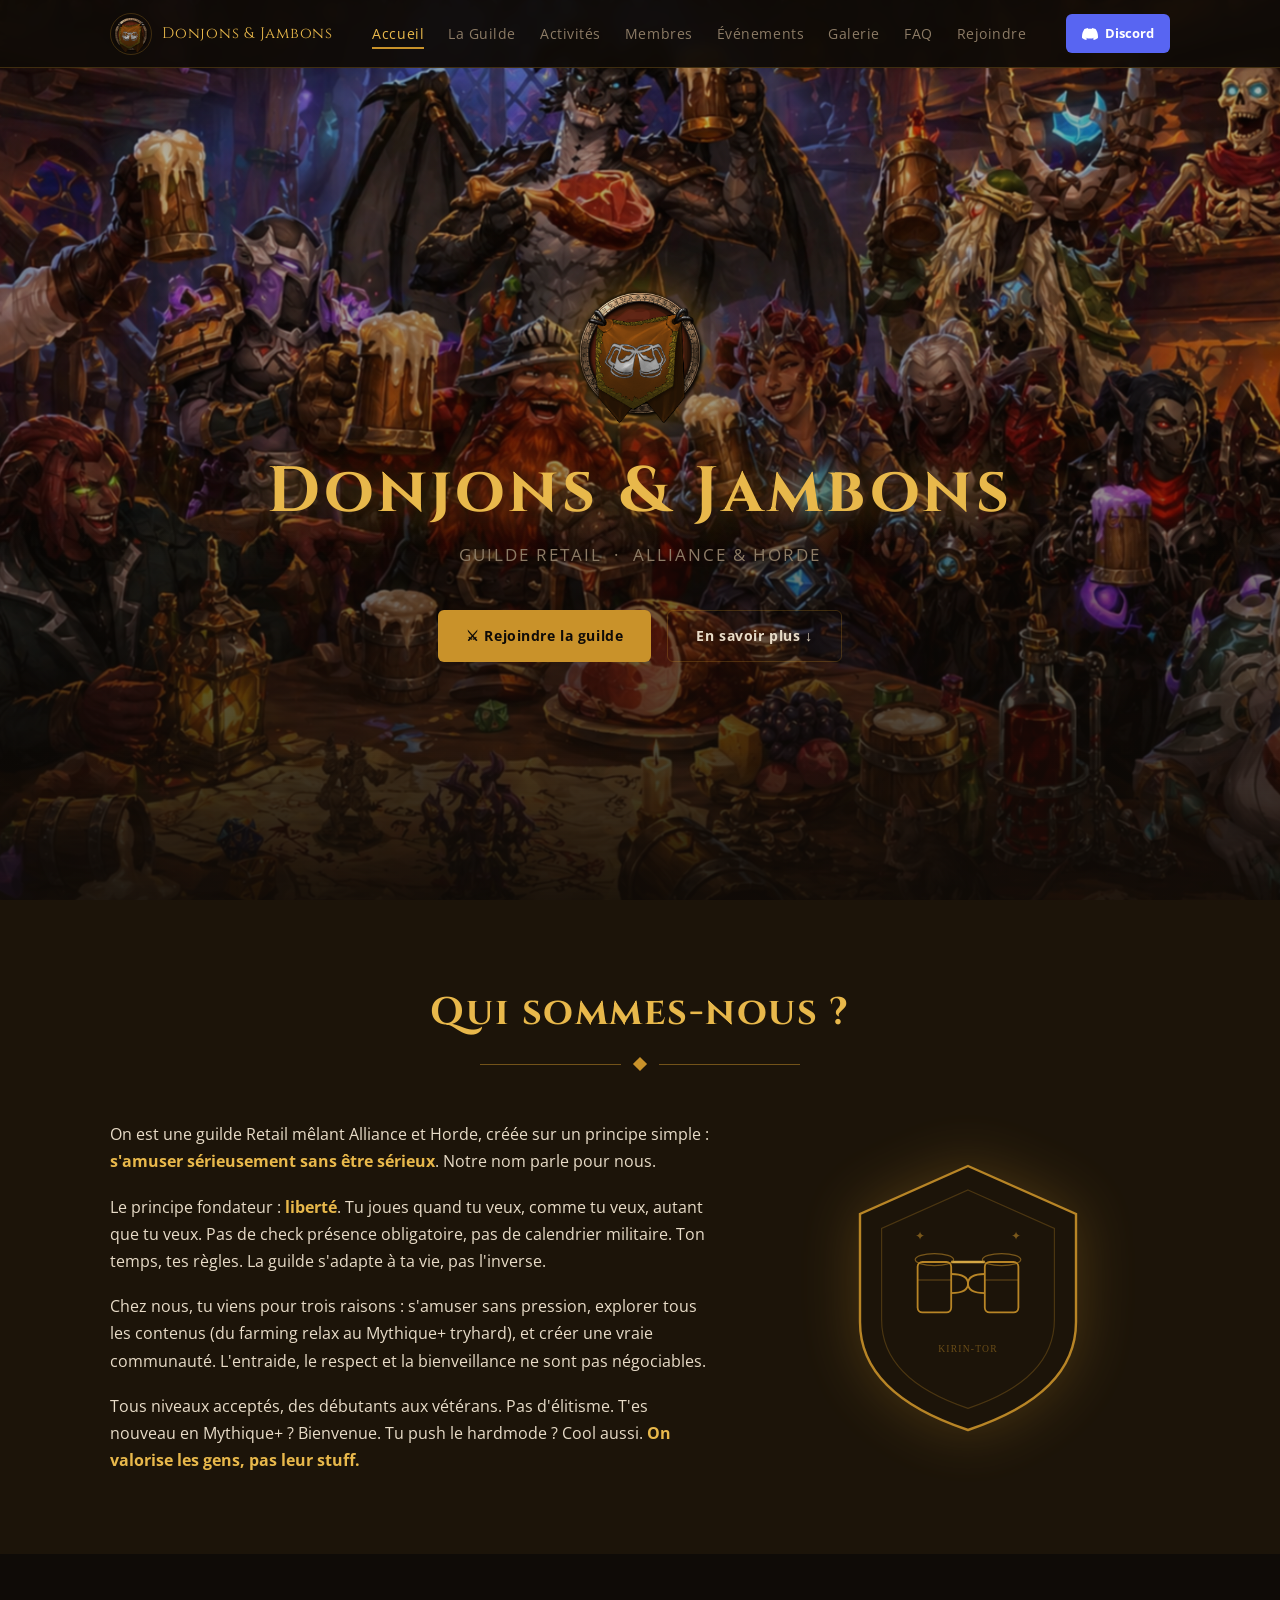
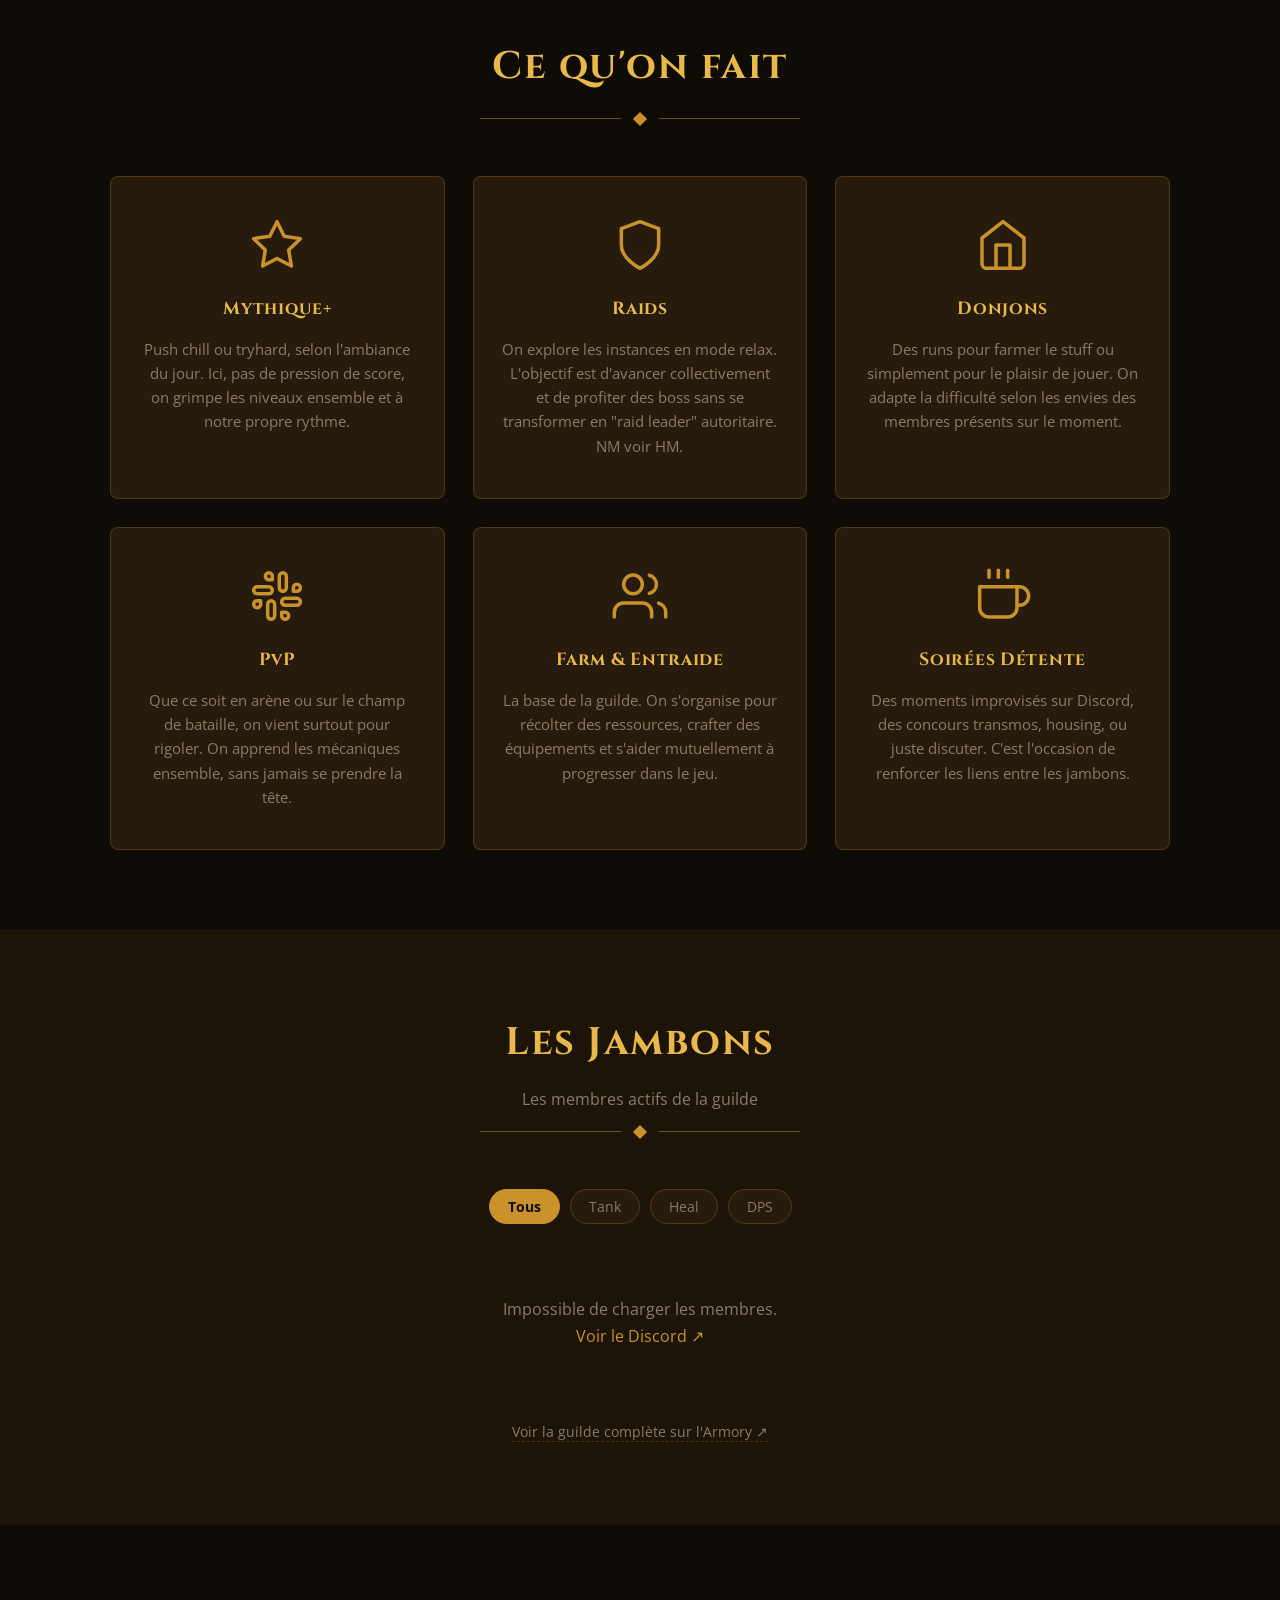
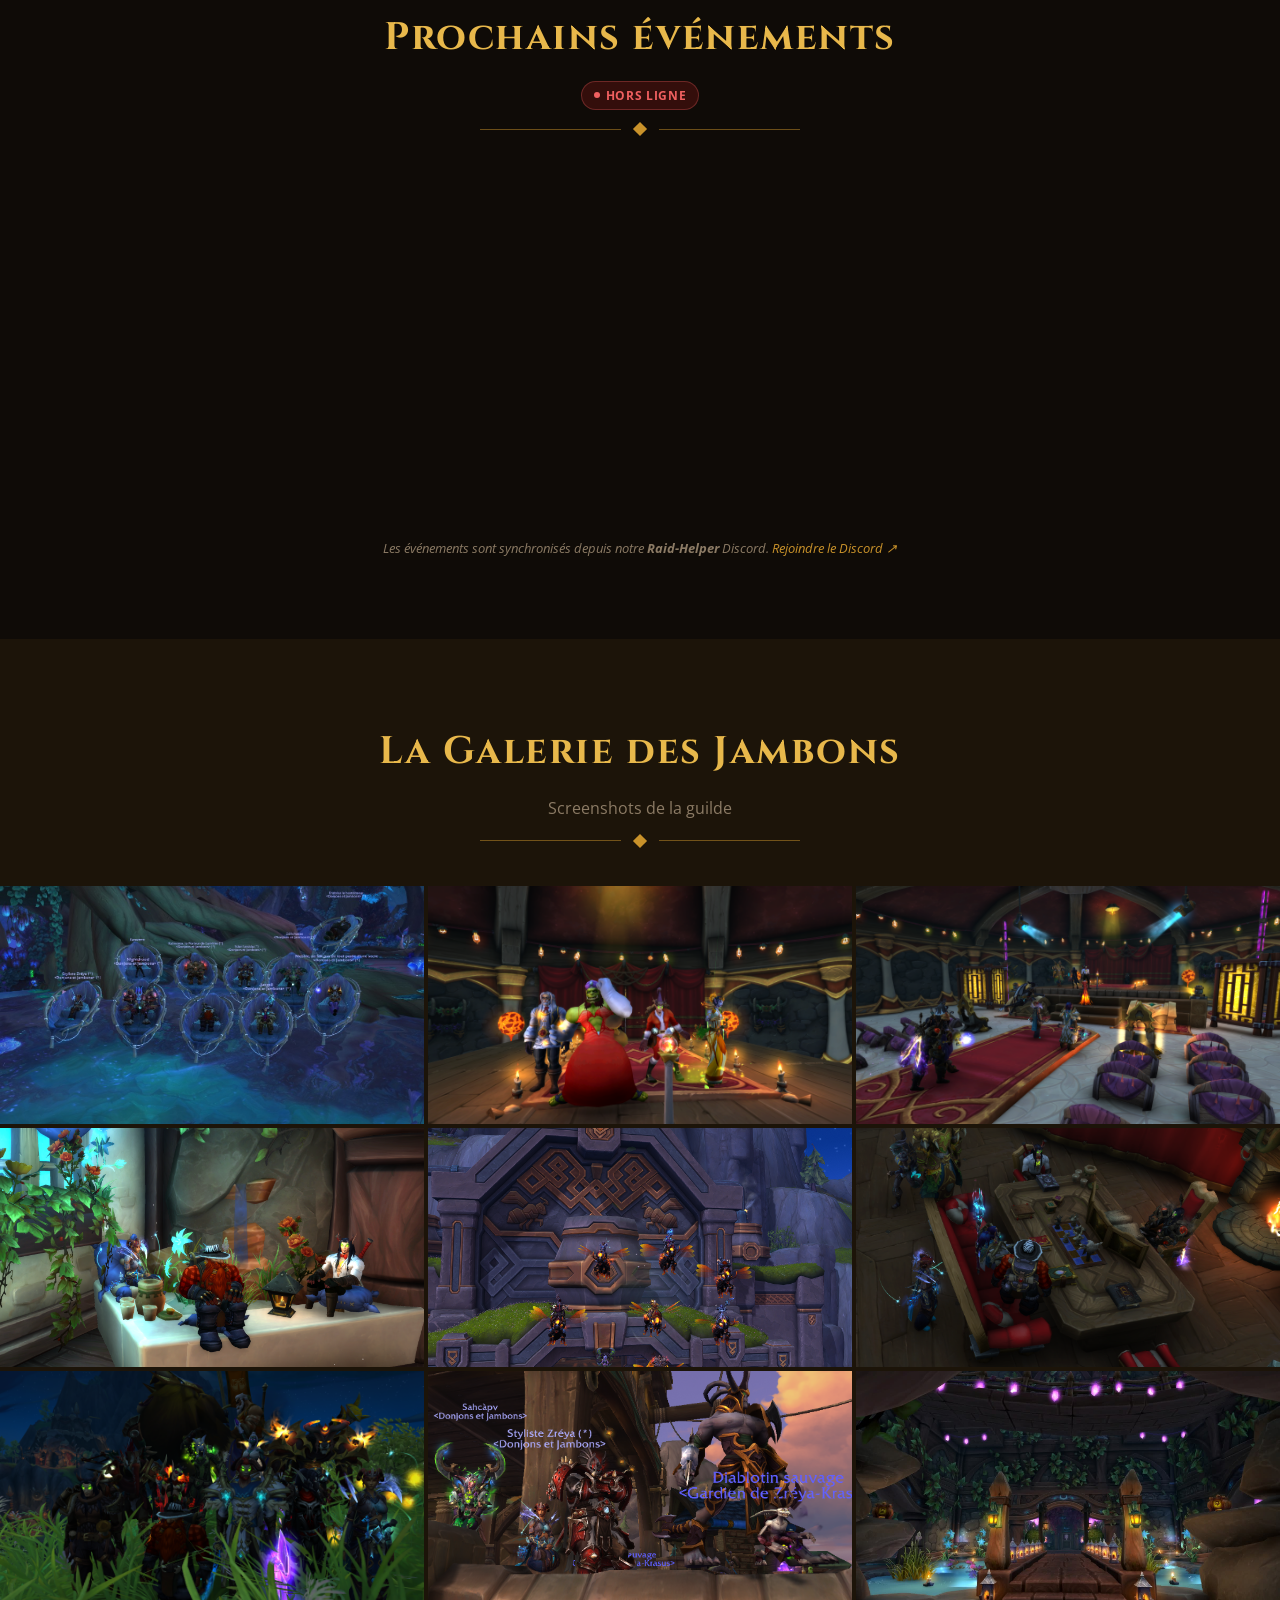
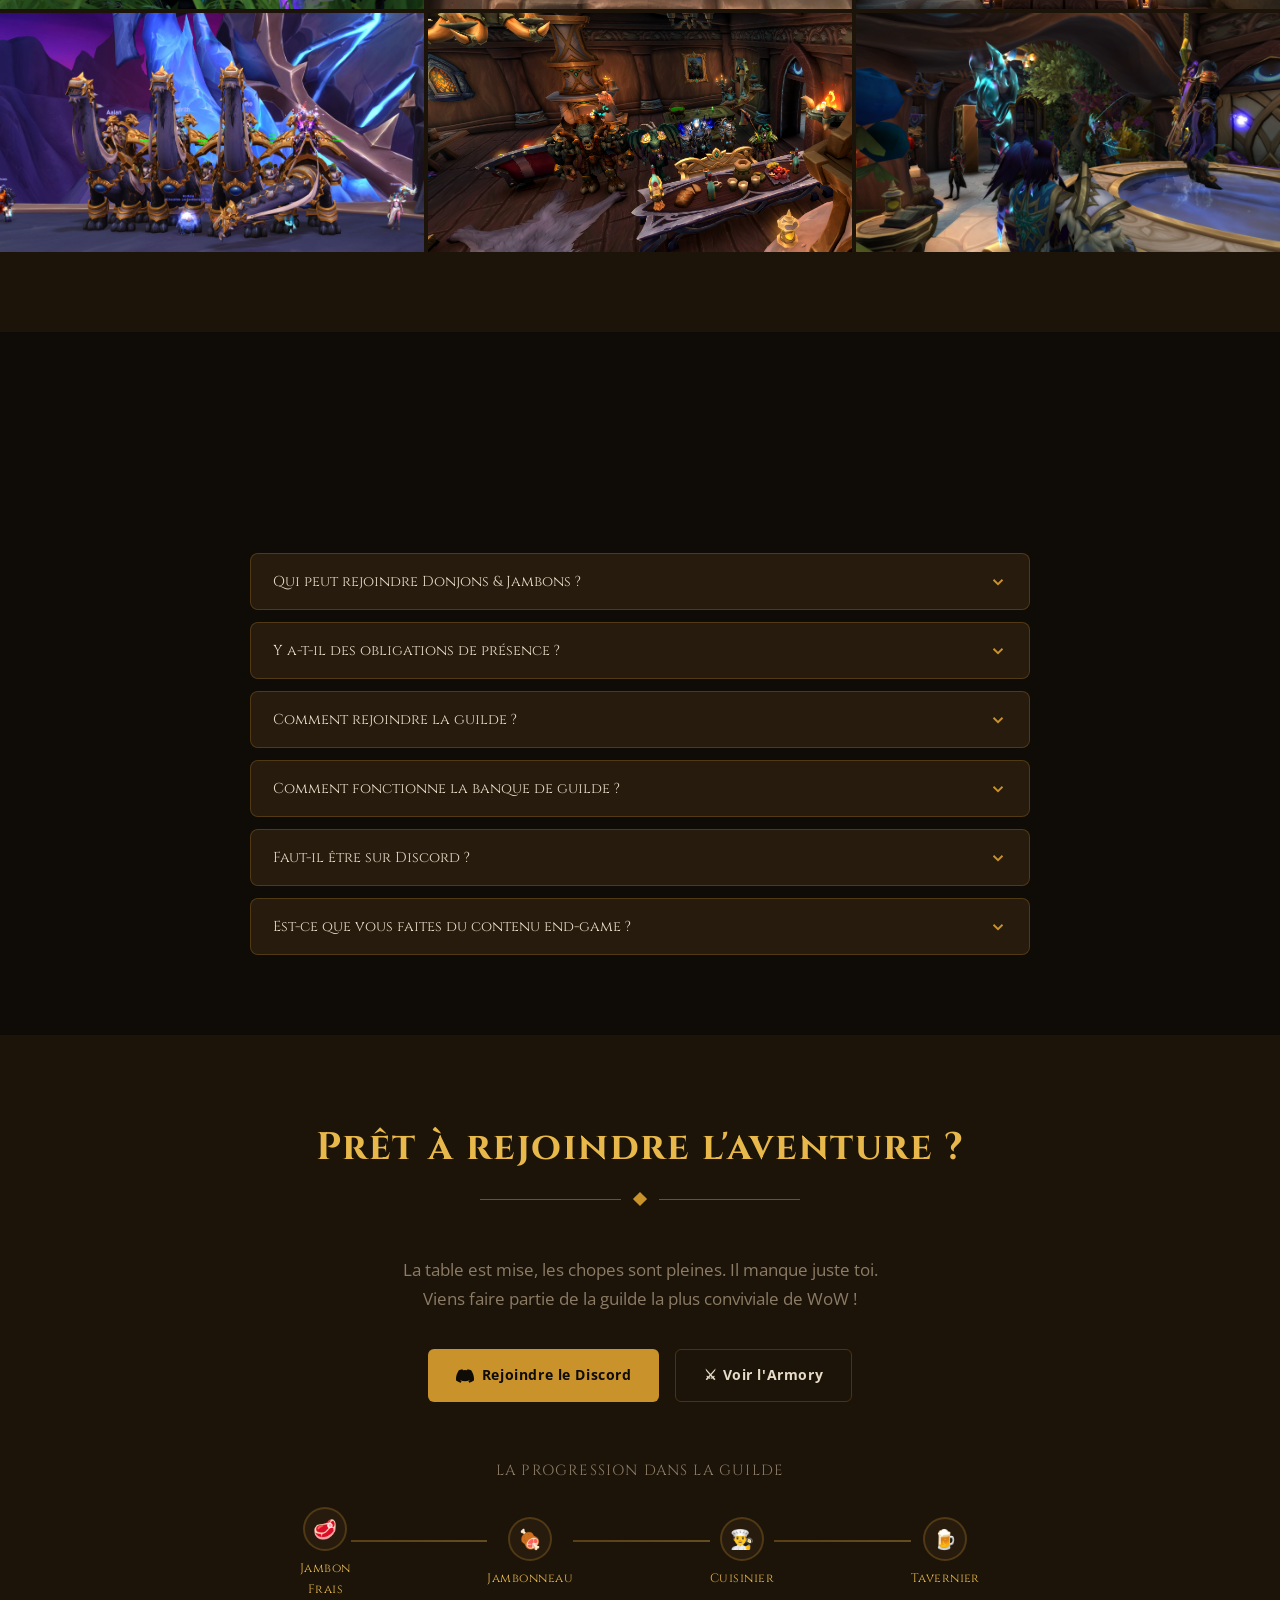
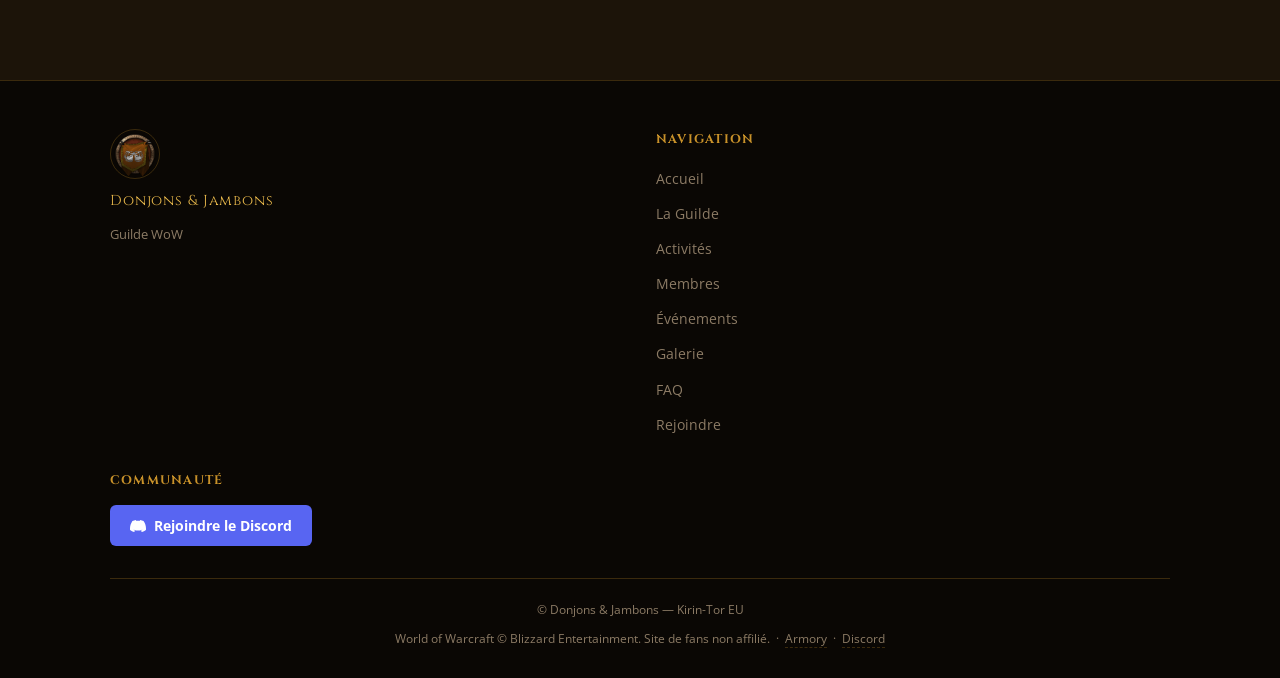
==== commit dac453ba: "save events" ====
--- a/ui_kits/landing/index.html
+++ b/ui_kits/landing/index.html
@@ -208,8 +208,9 @@
 .lightbox-close:hover{color:var(--gold-light)}
 
 /* ── EVENTS ── */
-.events-grid{display:grid;grid-template-columns:repeat(3,1fr);gap:20px}
-@media(max-width:900px){.events-grid{grid-template-columns:repeat(2,1fr)}}
+#events .container{max-width:1440px}
+.events-grid{display:grid;grid-template-columns:repeat(4,1fr);gap:18px}
+@media(max-width:1100px){.events-grid{grid-template-columns:repeat(2,1fr)}}
 @media(max-width:540px){.events-grid{grid-template-columns:1fr}}
 
 /* Carte event */
@@ -1341,8 +1342,10 @@
       return;
     }
 
-    // On affiche au maximum 6 events (10 sauvegardés côté bot)
-    const display = events.slice(0, 6);
+    // Trier par startTime décroissant : plus récent/futur à gauche
+    const sorted = [...events].sort((a, b) => (b.startTime ?? 0) - (a.startTime ?? 0));
+    // On affiche au maximum 8 events (10 sauvegardés côté bot)
+    const display = sorted.slice(0, 8);
     const now = Math.floor(Date.now() / 1000);
 
     grid.innerHTML = display.map(ev => {
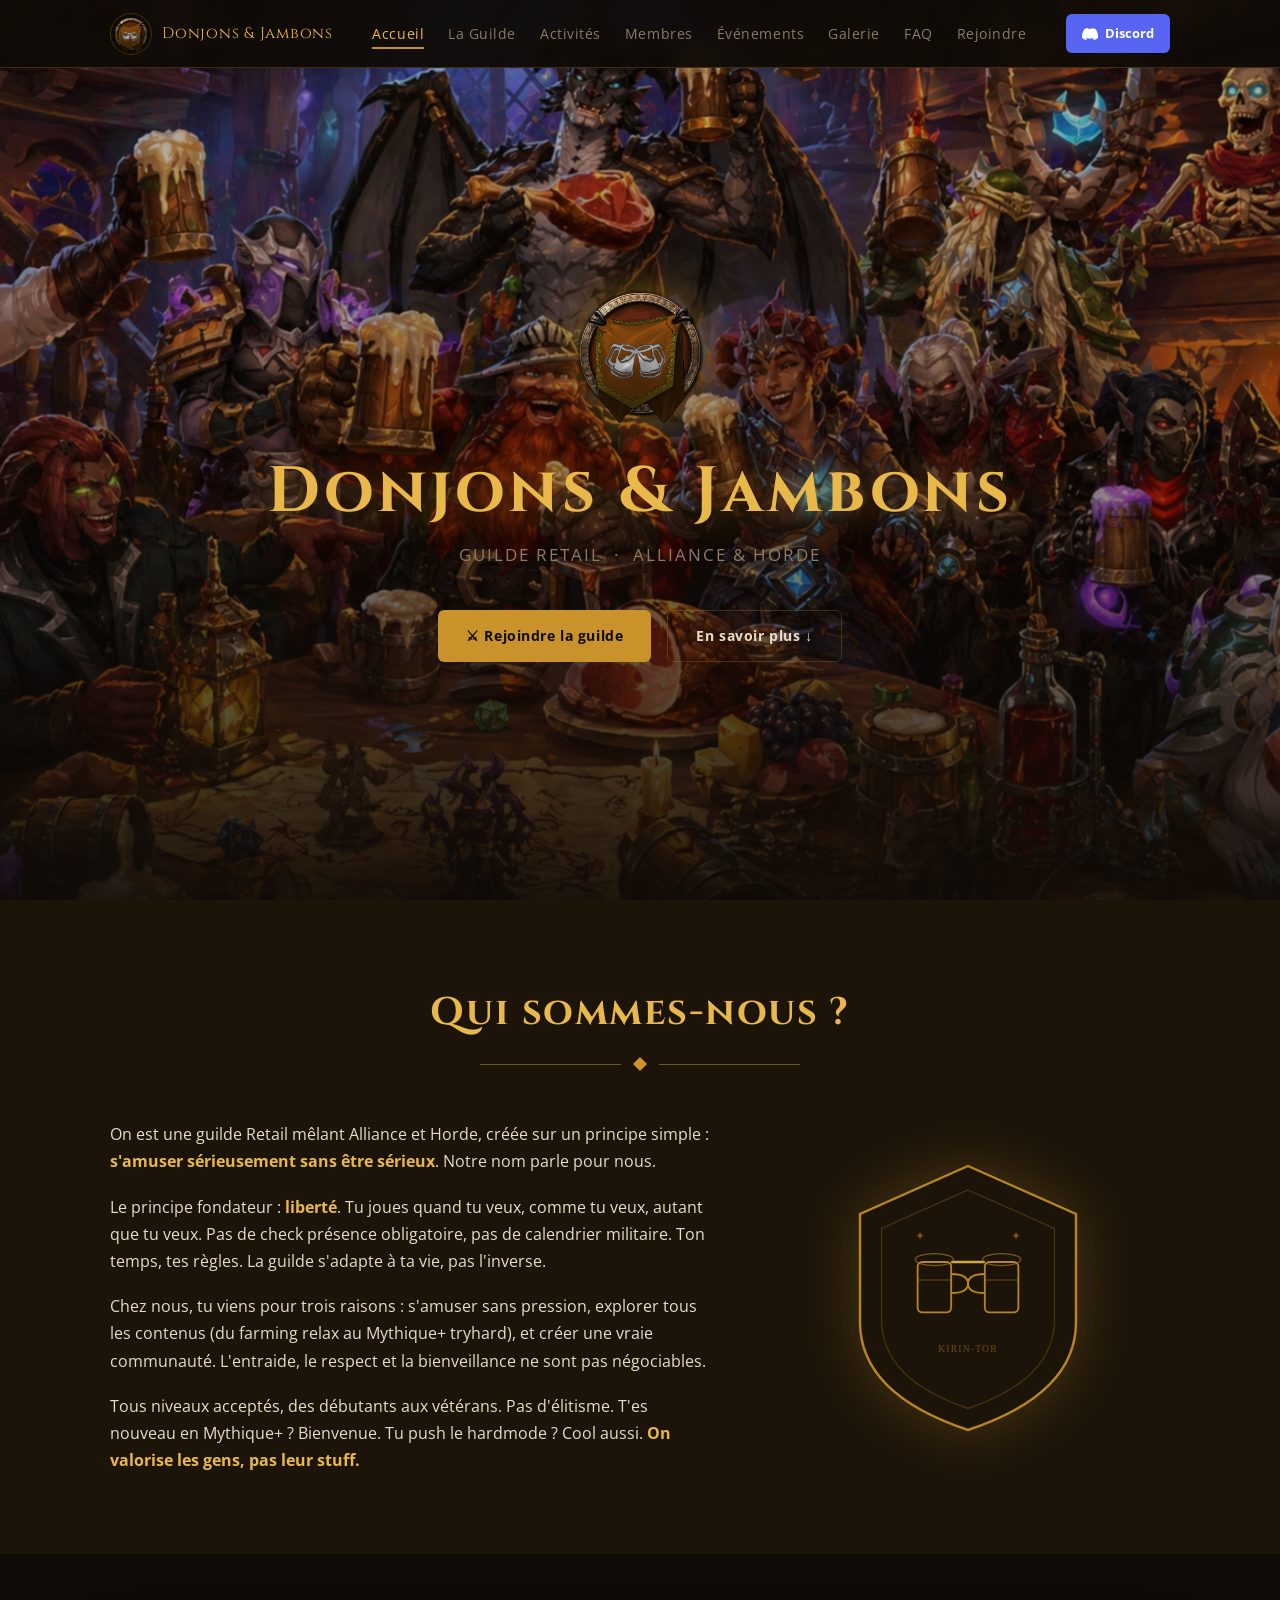
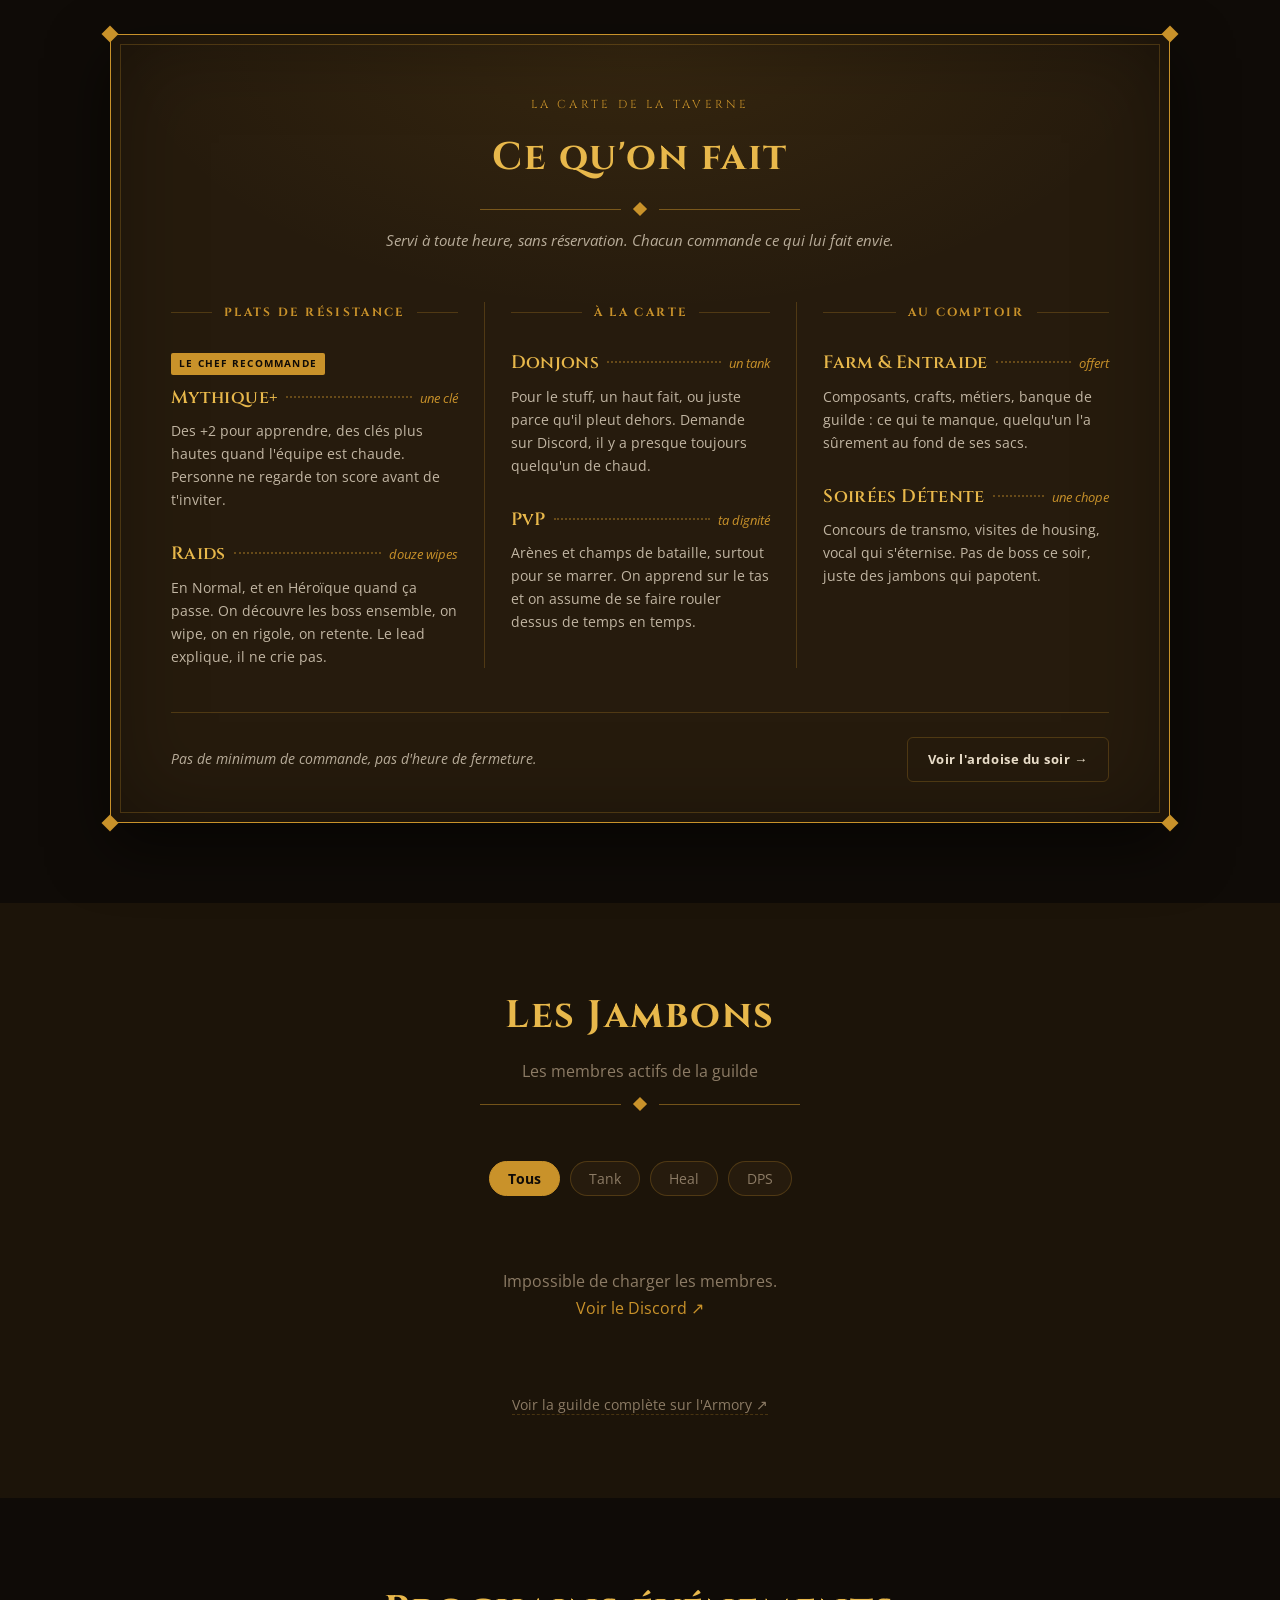
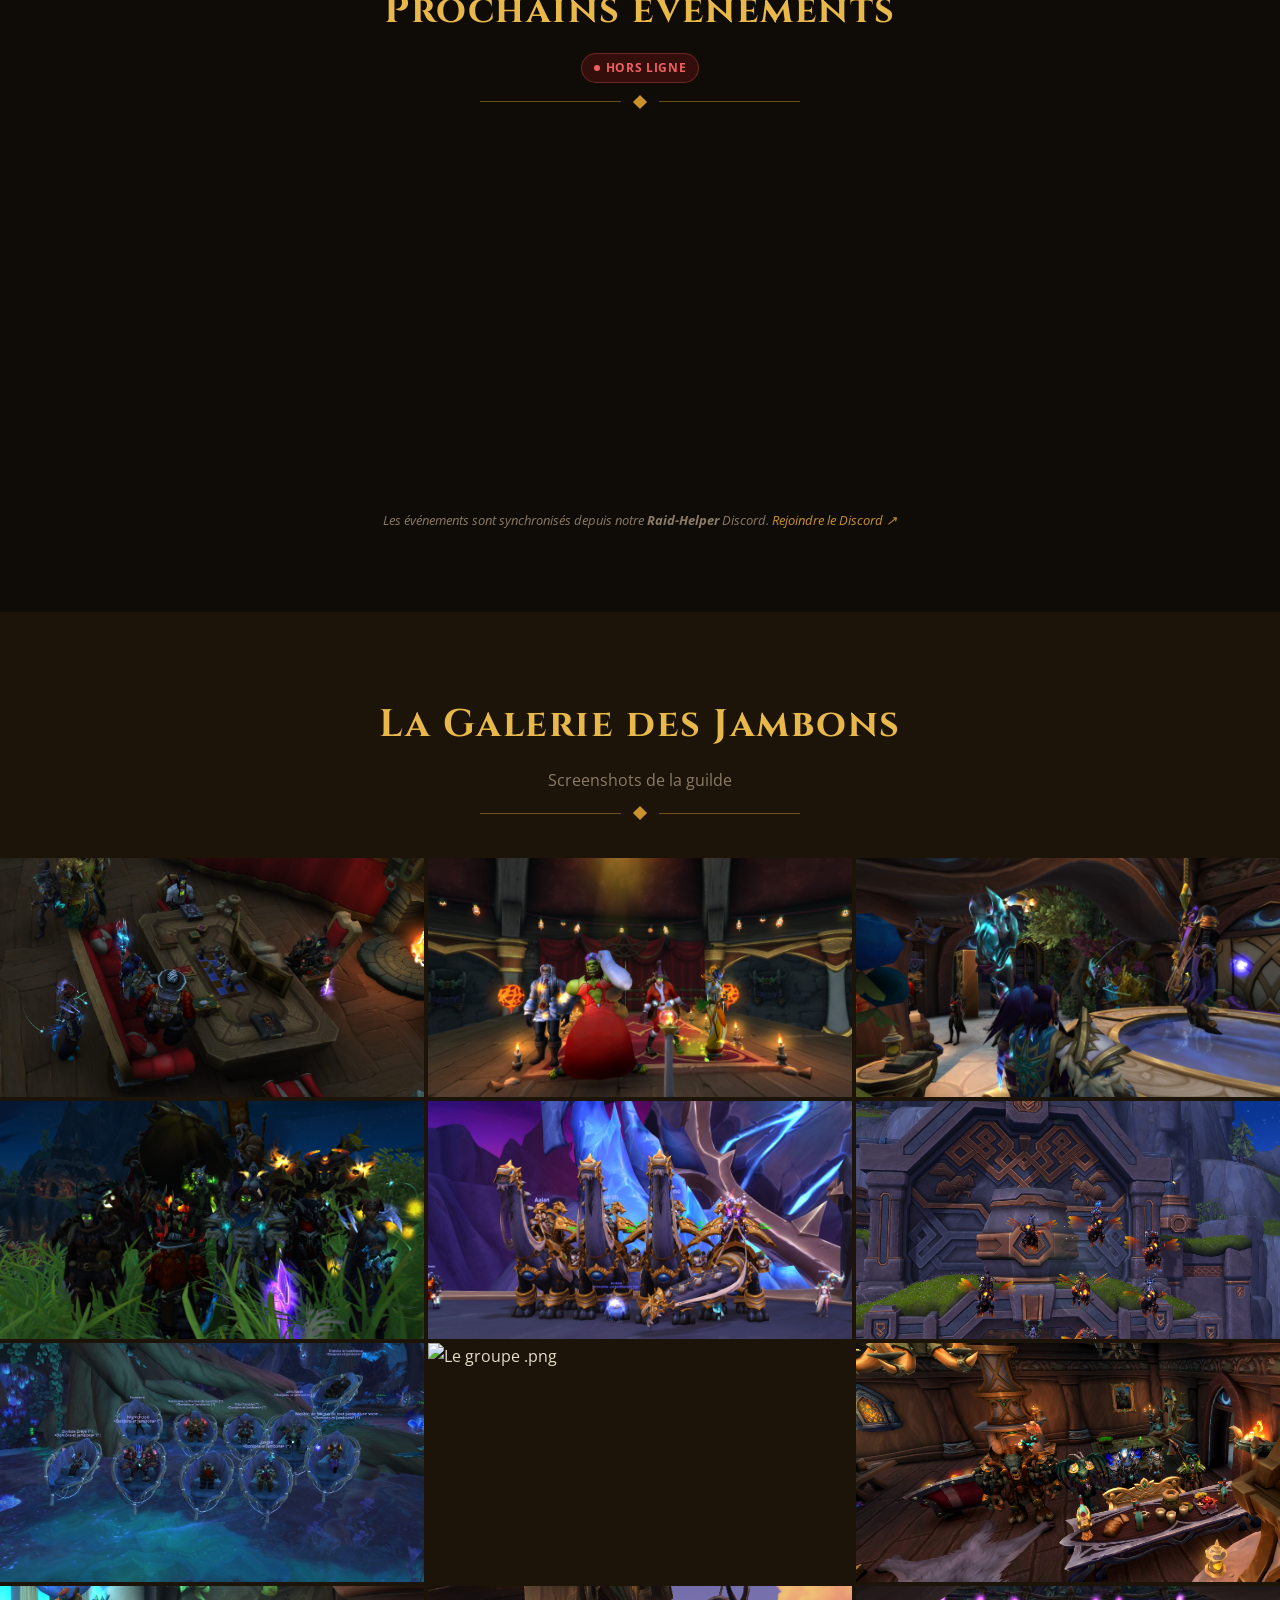
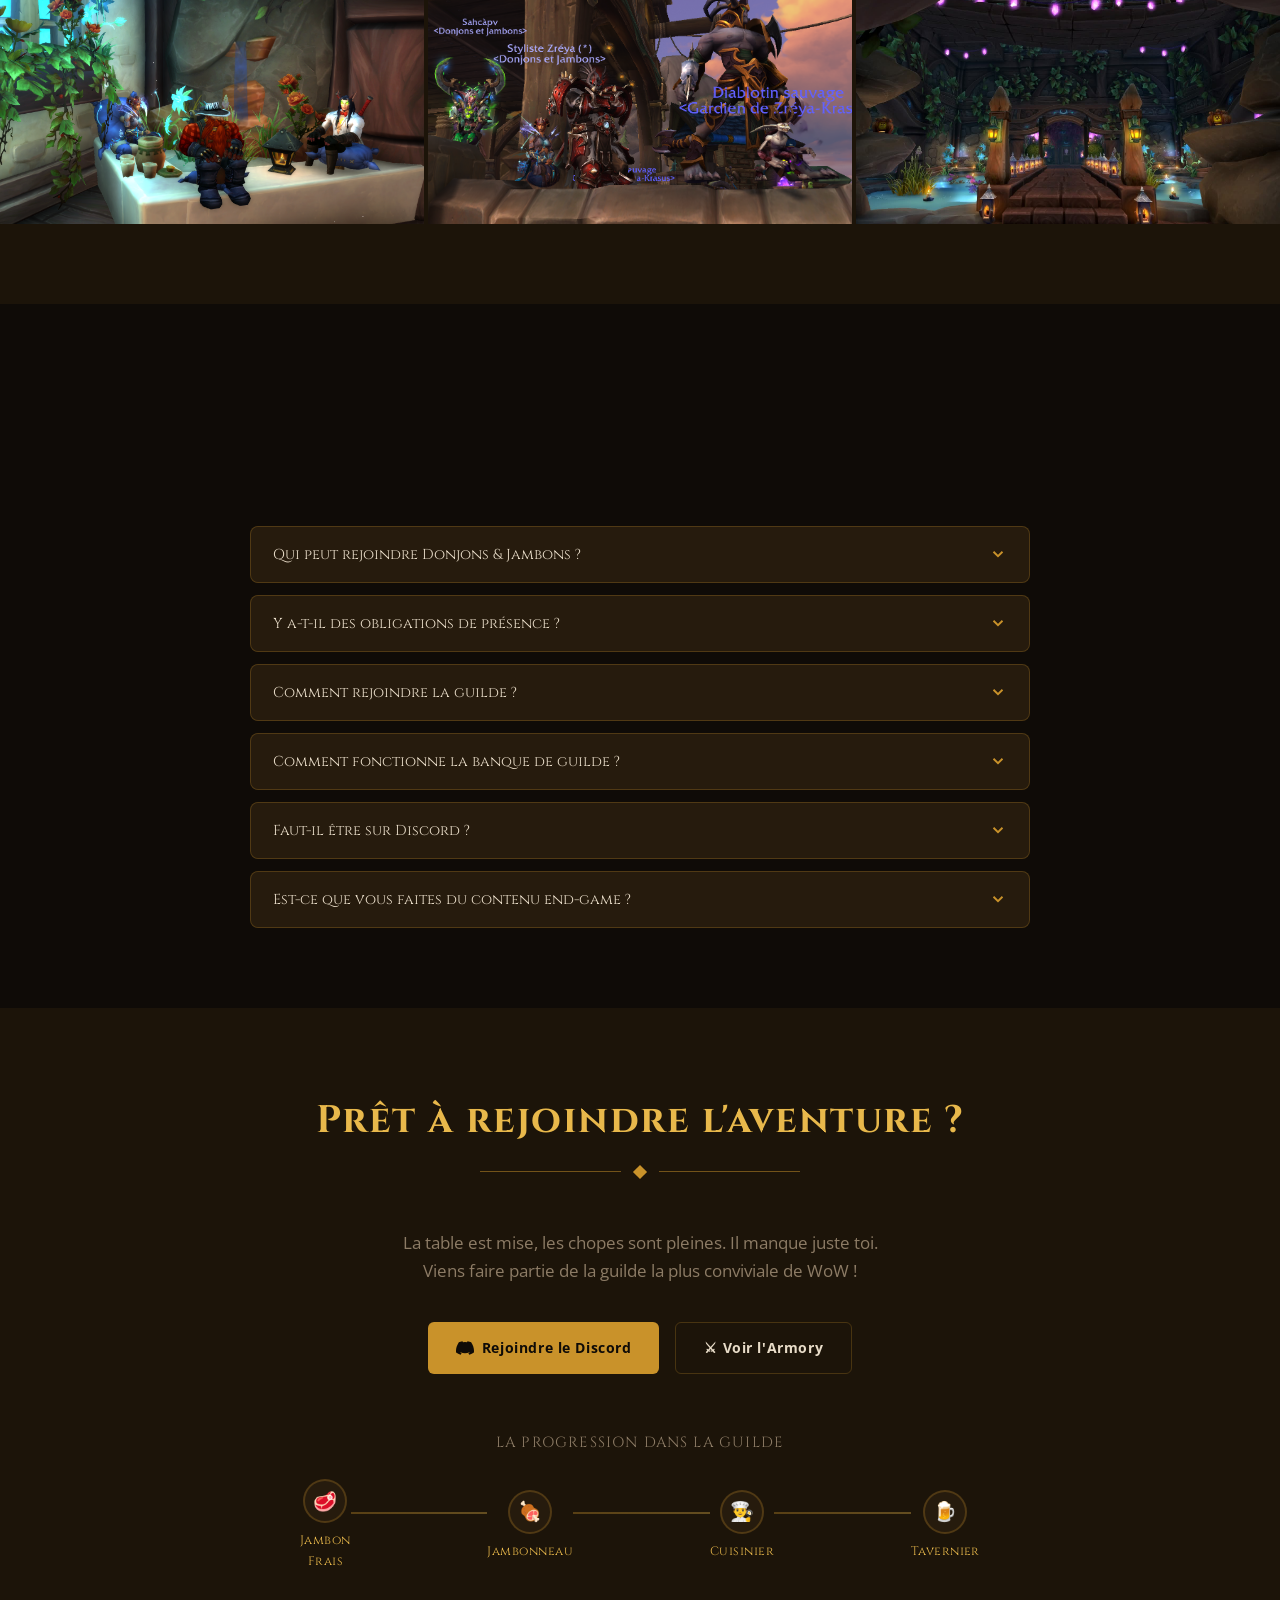
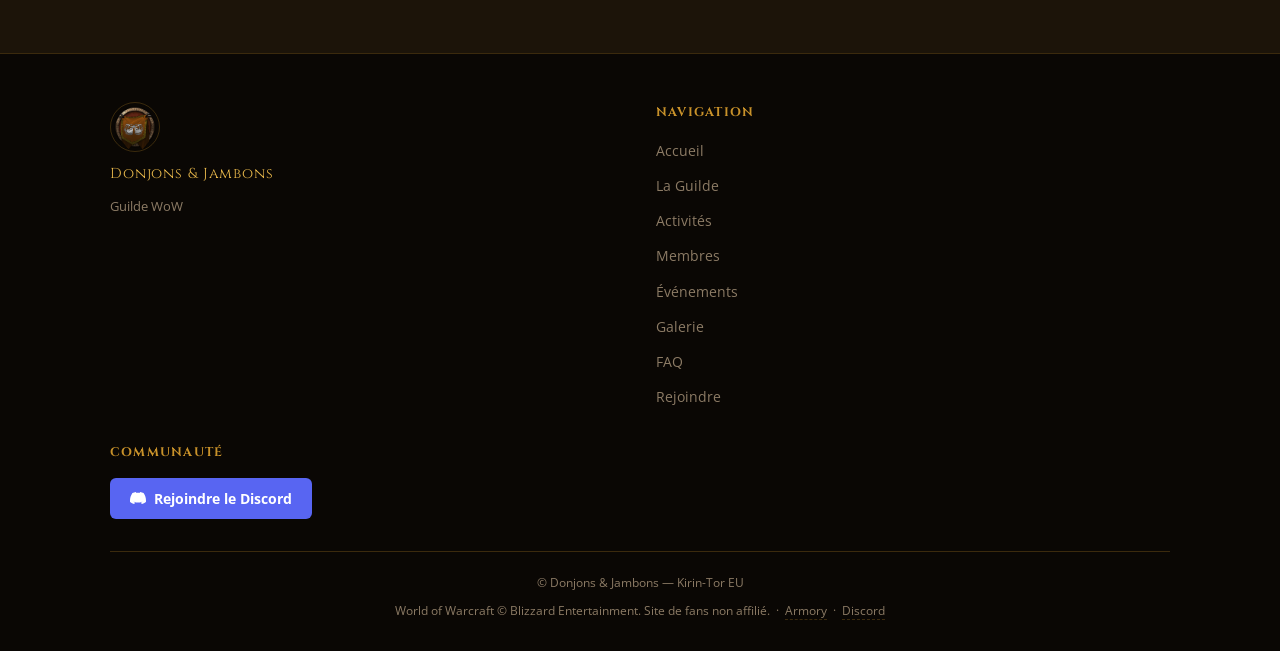
==== commit 95e97980: "Refonte de la section « Ce qu'on fait » en carte de taverne Remplace la grille de 6 cartes par un me" ====
--- a/ui_kits/landing/index.html
+++ b/ui_kits/landing/index.html
@@ -110,16 +110,37 @@
 .about-illustration{display:flex;justify-content:center}
 .about-crest{width:clamp(160px,30vw,240px);opacity:0.9;filter:drop-shadow(0 0 30px rgba(201,146,42,0.3))}
 
-/* ACTIVITIES */
-.activities-grid{display:grid;grid-template-columns:repeat(3,1fr);gap:28px}
-@media(max-width:900px){.activities-grid{grid-template-columns:repeat(2,1fr)}}
-@media(max-width:520px){.activities-grid{grid-template-columns:1fr}}
-.activity-card{background:var(--surface-2);border:1px solid var(--border);border-radius:var(--radius);padding:40px 28px;text-align:center;transition:border-color var(--tr),box-shadow var(--tr),transform var(--tr)}
-.activity-card:hover{border-color:var(--gold);box-shadow:0 0 24px rgba(201,146,42,0.15),inset 0 1px 0 rgba(201,146,42,0.12);transform:translateY(-3px)}
-.activity-icon{width:56px;height:56px;margin:0 auto 22px;color:var(--gold)}
-.activity-icon svg{width:100%;height:100%;fill:none;stroke:currentColor;stroke-width:1.5;stroke-linecap:round;stroke-linejoin:round}
-.activity-title{font-family:var(--font-title);font-size:1.1rem;color:var(--gold-light);margin-bottom:12px;letter-spacing:0.04em}
-.activity-desc{font-size:0.92rem;color:var(--muted);line-height:1.65}
+/* ACTIVITIES — la carte de la taverne */
+.menu-board{position:relative;max-width:1060px;margin:0 auto;padding:60px clamp(22px,5vw,60px) 40px;background:radial-gradient(ellipse 70% 50% at 50% 0%,rgba(201,146,42,0.10),transparent 70%),var(--surface-2);border:1px solid var(--gold);border-radius:3px;box-shadow:0 24px 60px rgba(0,0,0,0.55),inset 0 0 90px rgba(0,0,0,0.35)}
+.menu-board::before{content:'';position:absolute;inset:9px;border:1px solid var(--border);pointer-events:none}
+.menu-corner{position:absolute;width:12px;height:12px;background:var(--gold);transform:rotate(45deg)}
+.menu-corner.tl{top:-7px;left:-7px}.menu-corner.tr{top:-7px;right:-7px}
+.menu-corner.bl{bottom:-7px;left:-7px}.menu-corner.br{bottom:-7px;right:-7px}
+.menu-head{text-align:center;margin-bottom:48px}
+.menu-kicker{font-family:var(--font-title);font-size:0.72rem;letter-spacing:0.28em;text-transform:uppercase;color:var(--gold);margin-bottom:10px}
+.menu-tagline{font-style:italic;color:var(--text);opacity:0.75;font-size:0.95rem;margin-top:14px}
+.menu-courses{display:grid;grid-template-columns:1fr;gap:36px;max-width:560px;margin:0 auto}
+.menu-course-title{display:flex;align-items:center;gap:12px;font-family:var(--font-title);font-size:0.74rem;letter-spacing:0.2em;text-transform:uppercase;color:var(--gold);margin-bottom:26px;white-space:nowrap}
+.menu-course-title::before,.menu-course-title::after{content:'';flex:1;height:1px;background:var(--border)}
+.menu-item{margin-bottom:28px}
+.menu-item:last-child{margin-bottom:0}
+.menu-chef{display:inline-block;font-size:0.64rem;font-weight:700;letter-spacing:0.12em;text-transform:uppercase;color:var(--bg);background:var(--gold);padding:2px 8px;border-radius:2px;margin-bottom:8px}
+.menu-item-head{display:flex;align-items:baseline;gap:8px}
+.menu-item-name{font-family:var(--font-title);font-size:1.12rem;font-weight:600;color:var(--gold-light);letter-spacing:0.02em;min-width:0}
+.menu-item-dots{flex:1;min-width:14px;border-bottom:2px dotted rgba(201,146,42,0.4);transform:translateY(-5px)}
+.menu-item-price{font-size:0.82rem;font-style:italic;color:var(--gold);white-space:nowrap}
+.menu-item-desc{font-size:0.9rem;color:var(--text);opacity:0.8;line-height:1.6;margin-top:6px}
+.menu-foot{display:flex;align-items:center;justify-content:space-between;gap:16px 24px;flex-wrap:wrap;margin-top:44px;padding-top:24px;border-top:1px solid var(--border)}
+.menu-foot p{font-size:0.88rem;font-style:italic;color:var(--text);opacity:0.75;margin:0}
+.menu-foot .btn{padding:10px 20px;font-size:0.84rem}
+@media(min-width:1040px){
+  .menu-courses{grid-template-columns:repeat(3,1fr);gap:0;max-width:none}
+  .menu-course{padding:0 26px}
+  .menu-course:first-child{padding-left:0}
+  .menu-course:last-child{padding-right:0}
+  .menu-course+.menu-course{border-left:1px solid var(--border)}
+}
+@media(max-width:520px){.menu-foot{flex-direction:column;align-items:flex-start}}
 
 /* MEMBERS */
 .member-filters{display:flex;flex-wrap:wrap;gap:10px;justify-content:center;margin-bottom:40px}
@@ -454,47 +475,60 @@
 <!-- ACTIVITIES -->
 <section id="activities" data-screen-label="Activités">
   <div class="container">
-    <header class="section-header reveal">
-      <h2 class="section-title">Ce qu'on fait</h2>
-      <div class="ornament"><span class="ornament-diamond"></span></div>
-    </header>
-    <div class="activities-grid">
-      <!-- Mythique+ -->
-      <article class="activity-card reveal">
-        <div class="activity-icon"><svg viewBox="0 0 24 24"><path d="M12 2l3.09 6.26L22 9.27l-5 4.87 1.18 6.88L12 17.77l-6.18 3.25L7 14.14 2 9.27l6.91-1.01L12 2z"/></svg></div>
-        <h3 class="activity-title">Mythique+</h3>
-        <p class="activity-desc">Push chill ou tryhard, selon l'ambiance du jour. Ici, pas de pression de score, on grimpe les niveaux ensemble et à notre propre rythme.</p>
-      </article>
-      <!-- Raids -->
-      <article class="activity-card reveal">
-        <div class="activity-icon"><svg viewBox="0 0 24 24"><path d="M12 22s8-4 8-10V5l-8-3-8 3v7c0 6 8 10 8 10z"/></svg></div>
-        <h3 class="activity-title">Raids</h3>
-        <p class="activity-desc">On explore les instances en mode relax. L'objectif est d'avancer collectivement et de profiter des boss sans se transformer en "raid leader" autoritaire. NM voir HM.</p>
-      </article>
-      <!-- Donjons -->
-      <article class="activity-card reveal">
-        <div class="activity-icon"><svg viewBox="0 0 24 24"><path d="M3 9l9-7 9 7v11a2 2 0 01-2 2H5a2 2 0 01-2-2z"/><polyline points="9 22 9 12 15 12 15 22"/></svg></div>
-        <h3 class="activity-title">Donjons</h3>
-        <p class="activity-desc">Des runs pour farmer le stuff ou simplement pour le plaisir de jouer. On adapte la difficulté selon les envies des membres présents sur le moment.</p>
-      </article>
-      <!-- PvP -->
-      <article class="activity-card reveal">
-        <div class="activity-icon"><svg viewBox="0 0 24 24"><path d="M14.5 10c-.83 0-1.5-.67-1.5-1.5v-5c0-.83.67-1.5 1.5-1.5s1.5.67 1.5 1.5v5c0 .83-.67 1.5-1.5 1.5z"/><path d="M20.5 10H19V8.5c0-.83.67-1.5 1.5-1.5s1.5.67 1.5 1.5-.67 1.5-1.5 1.5z"/><path d="M9.5 14c.83 0 1.5.67 1.5 1.5v5c0 .83-.67 1.5-1.5 1.5S8 21.33 8 20.5v-5c0-.83.67-1.5 1.5-1.5z"/><path d="M3.5 14H5v1.5c0 .83-.67 1.5-1.5 1.5S2 16.33 2 15.5 2.67 14 3.5 14z"/><path d="M14 14.5c0-.83.67-1.5 1.5-1.5h5c.83 0 1.5.67 1.5 1.5s-.67 1.5-1.5 1.5h-5c-.83 0-1.5-.67-1.5-1.5z"/><path d="M15.5 19H14v1.5c0 .83.67 1.5 1.5 1.5s1.5-.67 1.5-1.5-.67-1.5-1.5-1.5z"/><path d="M10 9.5C10 8.67 9.33 8 8.5 8h-5C2.67 8 2 8.67 2 9.5S2.67 11 3.5 11h5c.83 0 1.5-.67 1.5-1.5z"/><path d="M8.5 5H10V3.5C10 2.67 9.33 2 8.5 2S7 2.67 7 3.5 7.67 5 8.5 5z"/></svg></div>
-        <h3 class="activity-title">PvP</h3>
-        <p class="activity-desc">Que ce soit en arène ou sur le champ de bataille, on vient surtout pour rigoler. On apprend les mécaniques ensemble, sans jamais se prendre la tête.</p>
-      </article>
-      <!-- Farm & Entraide -->
-      <article class="activity-card reveal">
-        <div class="activity-icon"><svg viewBox="0 0 24 24"><path d="M17 21v-2a4 4 0 00-4-4H5a4 4 0 00-4 4v2"/><circle cx="9" cy="7" r="4"/><path d="M23 21v-2a4 4 0 00-3-3.87"/><path d="M16 3.13a4 4 0 010 7.75"/></svg></div>
-        <h3 class="activity-title">Farm &amp; Entraide</h3>
-        <p class="activity-desc">La base de la guilde. On s'organise pour récolter des ressources, crafter des équipements et s'aider mutuellement à progresser dans le jeu.</p>
-      </article>
-      <!-- Soirées Détente -->
-      <article class="activity-card reveal">
-        <div class="activity-icon"><svg viewBox="0 0 24 24"><path d="M18 8h1a4 4 0 010 8h-1"/><path d="M2 8h16v9a4 4 0 01-4 4H6a4 4 0 01-4-4V8z"/><line x1="6" y1="1" x2="6" y2="4"/><line x1="10" y1="1" x2="10" y2="4"/><line x1="14" y1="1" x2="14" y2="4"/></svg></div>
-        <h3 class="activity-title">Soirées Détente</h3>
-        <p class="activity-desc">Des moments improvisés sur Discord, des concours transmos, housing, ou juste discuter. C'est l'occasion de renforcer les liens entre les jambons.</p>
-      </article>
+    <div class="menu-board reveal">
+      <span class="menu-corner tl" aria-hidden="true"></span><span class="menu-corner tr" aria-hidden="true"></span>
+      <span class="menu-corner bl" aria-hidden="true"></span><span class="menu-corner br" aria-hidden="true"></span>
+
+      <header class="menu-head">
+        <p class="menu-kicker">La carte de la taverne</p>
+        <h2 class="section-title">Ce qu'on fait</h2>
+        <div class="ornament"><span class="ornament-diamond"></span></div>
+        <p class="menu-tagline">Servi à toute heure, sans réservation. Chacun commande ce qui lui fait envie.</p>
+      </header>
+
+      <div class="menu-courses">
+        <div class="menu-course">
+          <h3 class="menu-course-title">Plats de résistance</h3>
+          <article class="menu-item">
+            <span class="menu-chef">Le chef recommande</span>
+            <div class="menu-item-head"><h4 class="menu-item-name">Mythique+</h4><span class="menu-item-dots" aria-hidden="true"></span><span class="menu-item-price">une clé</span></div>
+            <p class="menu-item-desc">Des +2 pour apprendre, des clés plus hautes quand l'équipe est chaude. Personne ne regarde ton score avant de t'inviter.</p>
+          </article>
+          <article class="menu-item">
+            <div class="menu-item-head"><h4 class="menu-item-name">Raids</h4><span class="menu-item-dots" aria-hidden="true"></span><span class="menu-item-price">douze wipes</span></div>
+            <p class="menu-item-desc">En Normal, et en Héroïque quand ça passe. On découvre les boss ensemble, on wipe, on en rigole, on retente. Le lead explique, il ne crie pas.</p>
+          </article>
+        </div>
+
+        <div class="menu-course">
+          <h3 class="menu-course-title">À la carte</h3>
+          <article class="menu-item">
+            <div class="menu-item-head"><h4 class="menu-item-name">Donjons</h4><span class="menu-item-dots" aria-hidden="true"></span><span class="menu-item-price">un tank</span></div>
+            <p class="menu-item-desc">Pour le stuff, un haut fait, ou juste parce qu'il pleut dehors. Demande sur Discord, il y a presque toujours quelqu'un de chaud.</p>
+          </article>
+          <article class="menu-item">
+            <div class="menu-item-head"><h4 class="menu-item-name">PvP</h4><span class="menu-item-dots" aria-hidden="true"></span><span class="menu-item-price">ta dignité</span></div>
+            <p class="menu-item-desc">Arènes et champs de bataille, surtout pour se marrer. On apprend sur le tas et on assume de se faire rouler dessus de temps en temps.</p>
+          </article>
+        </div>
+
+        <div class="menu-course">
+          <h3 class="menu-course-title">Au comptoir</h3>
+          <article class="menu-item">
+            <div class="menu-item-head"><h4 class="menu-item-name">Farm &amp; Entraide</h4><span class="menu-item-dots" aria-hidden="true"></span><span class="menu-item-price">offert</span></div>
+            <p class="menu-item-desc">Composants, crafts, métiers, banque de guilde : ce qui te manque, quelqu'un l'a sûrement au fond de ses sacs.</p>
+          </article>
+          <article class="menu-item">
+            <div class="menu-item-head"><h4 class="menu-item-name">Soirées Détente</h4><span class="menu-item-dots" aria-hidden="true"></span><span class="menu-item-price">une chope</span></div>
+            <p class="menu-item-desc">Concours de transmo, visites de housing, vocal qui s'éternise. Pas de boss ce soir, juste des jambons qui papotent.</p>
+          </article>
+        </div>
+      </div>
+
+      <footer class="menu-foot">
+        <p>Pas de minimum de commande, pas d'heure de fermeture.</p>
+        <a href="#events" class="btn btn-secondary">Voir l'ardoise du soir →</a>
+      </footer>
     </div>
   </div>
 </section>
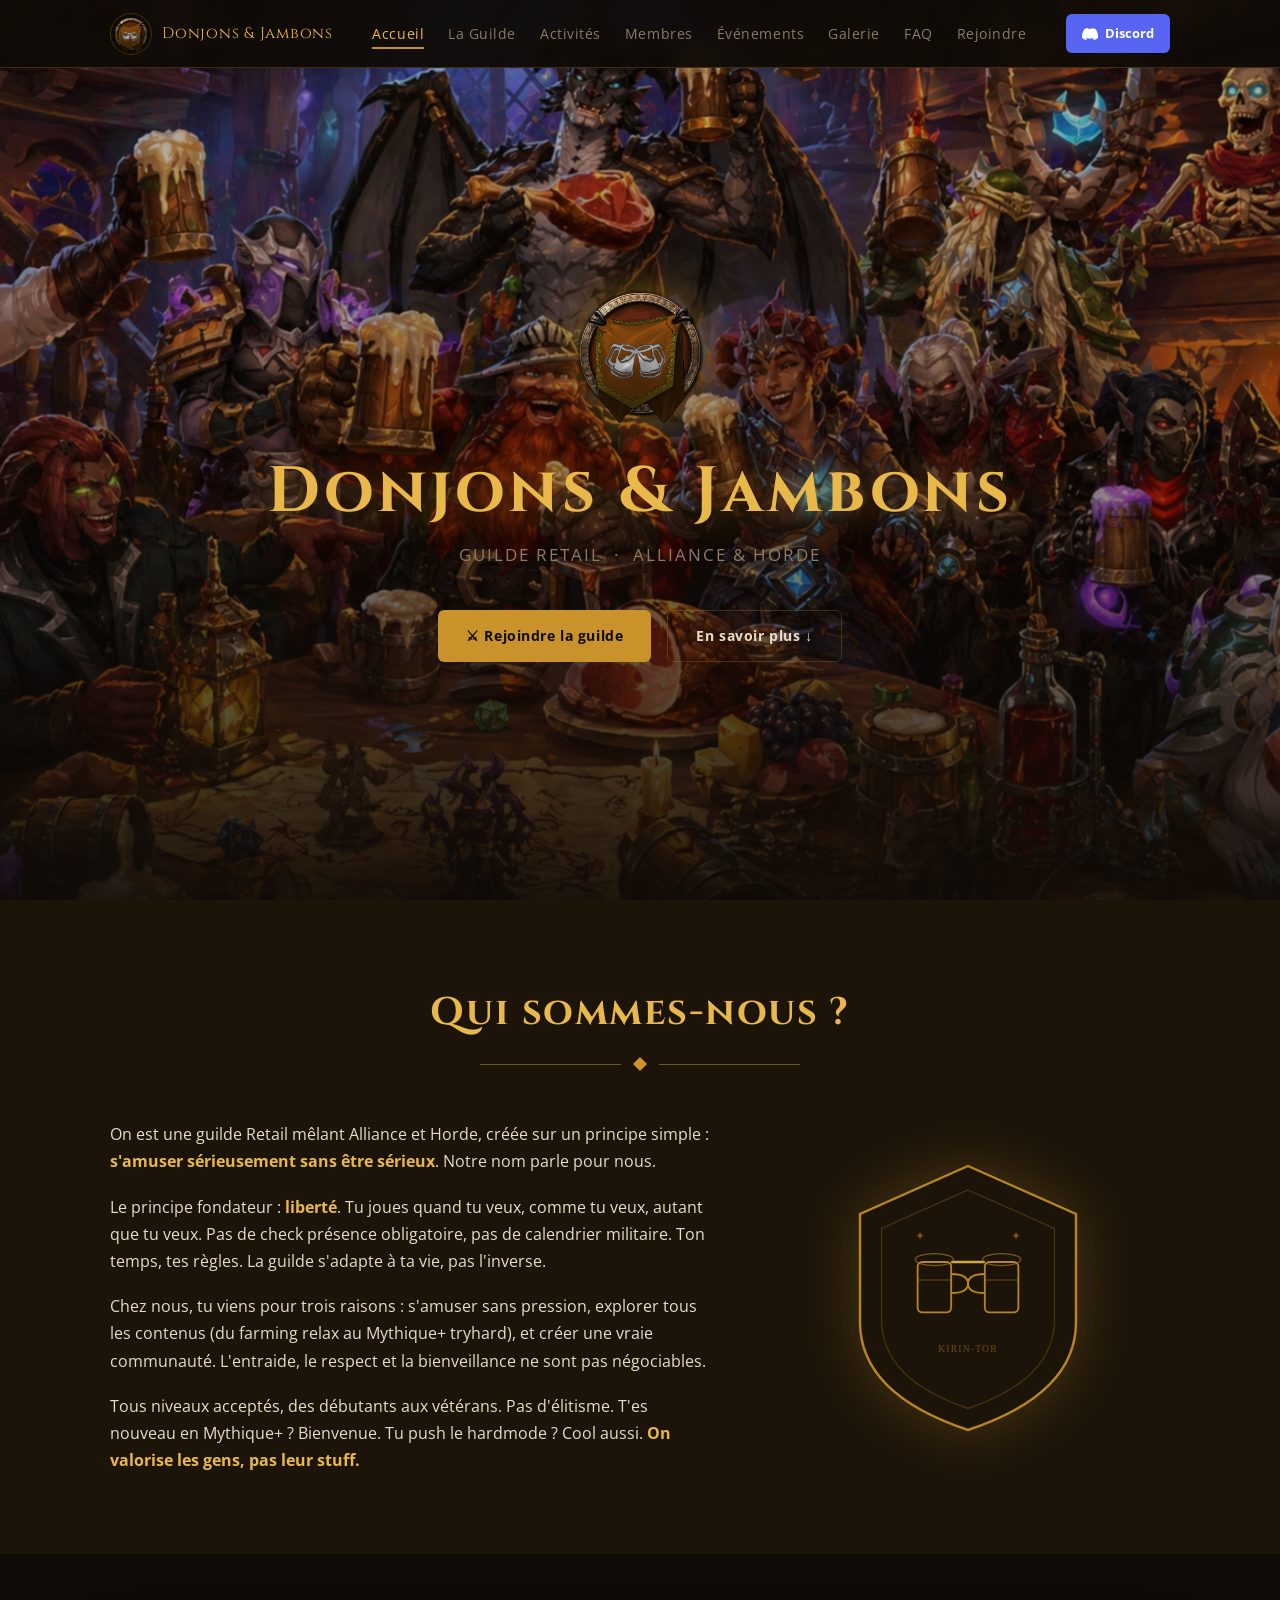
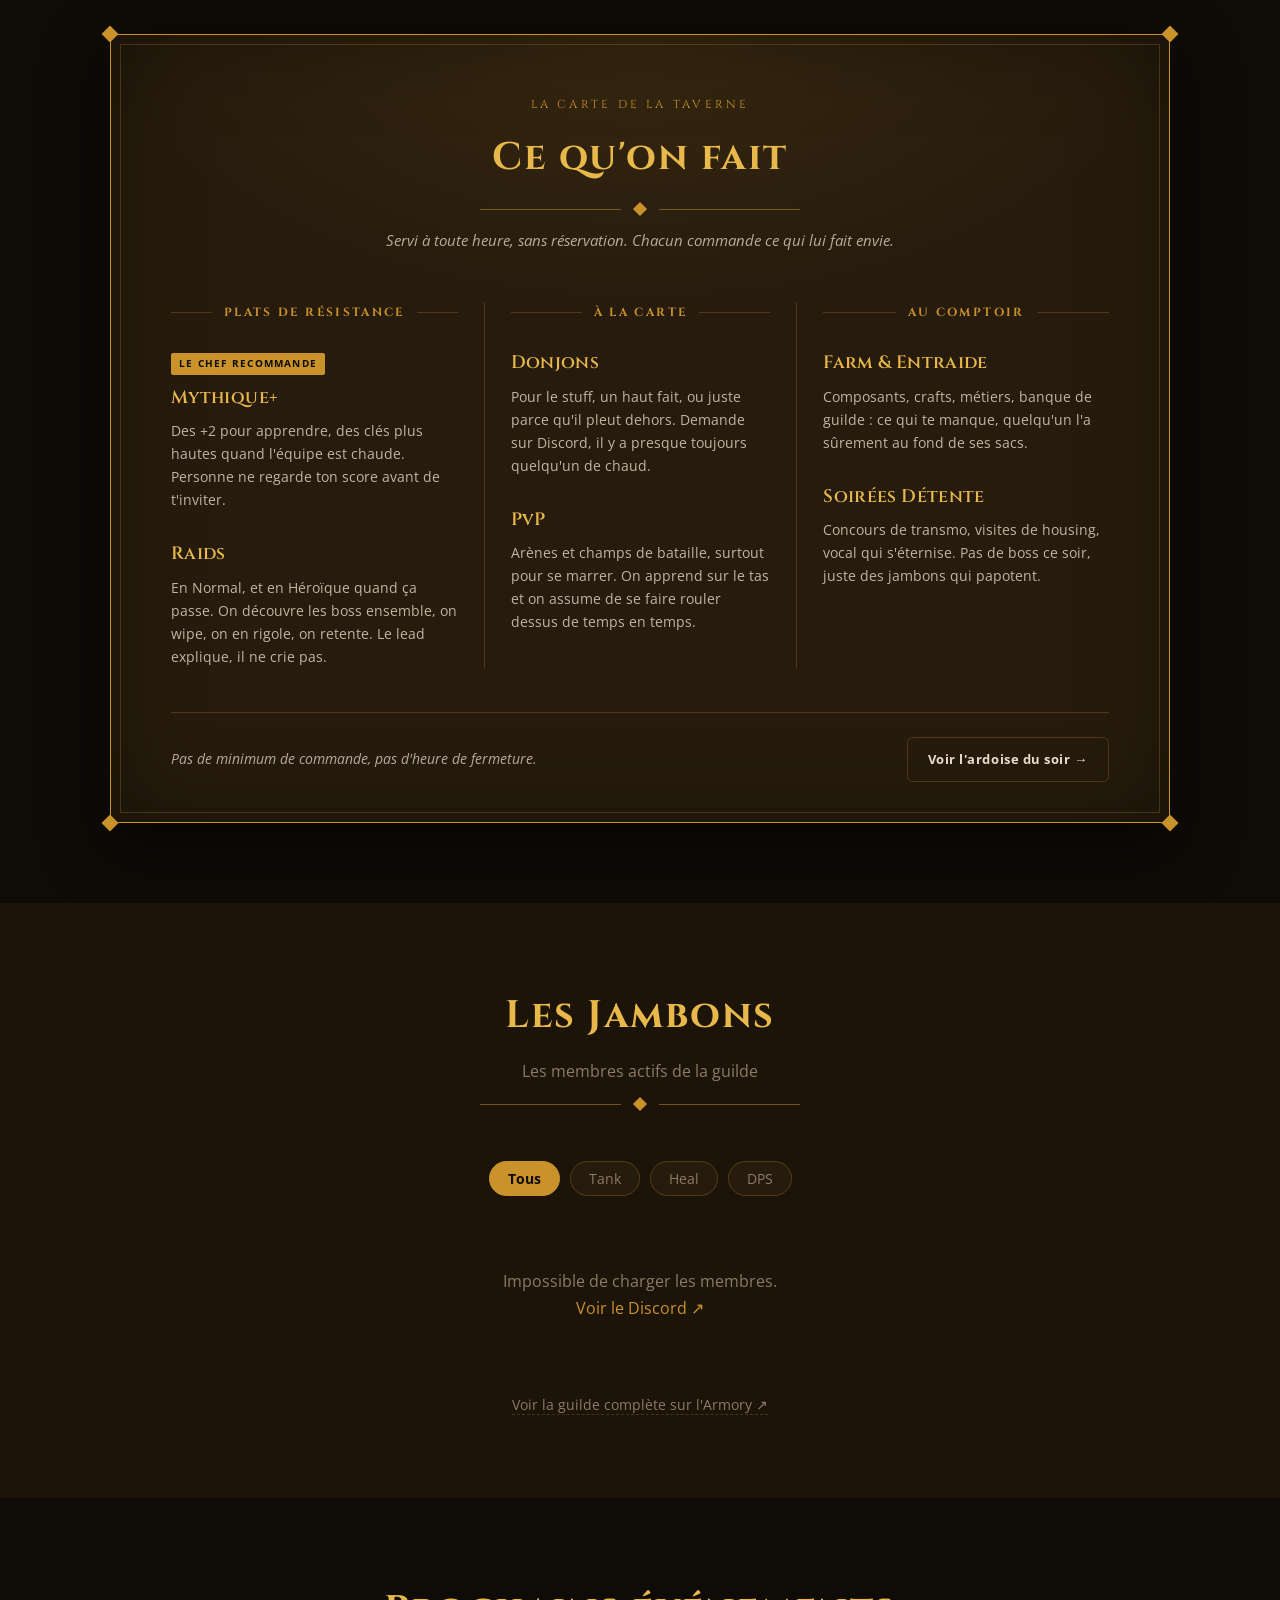
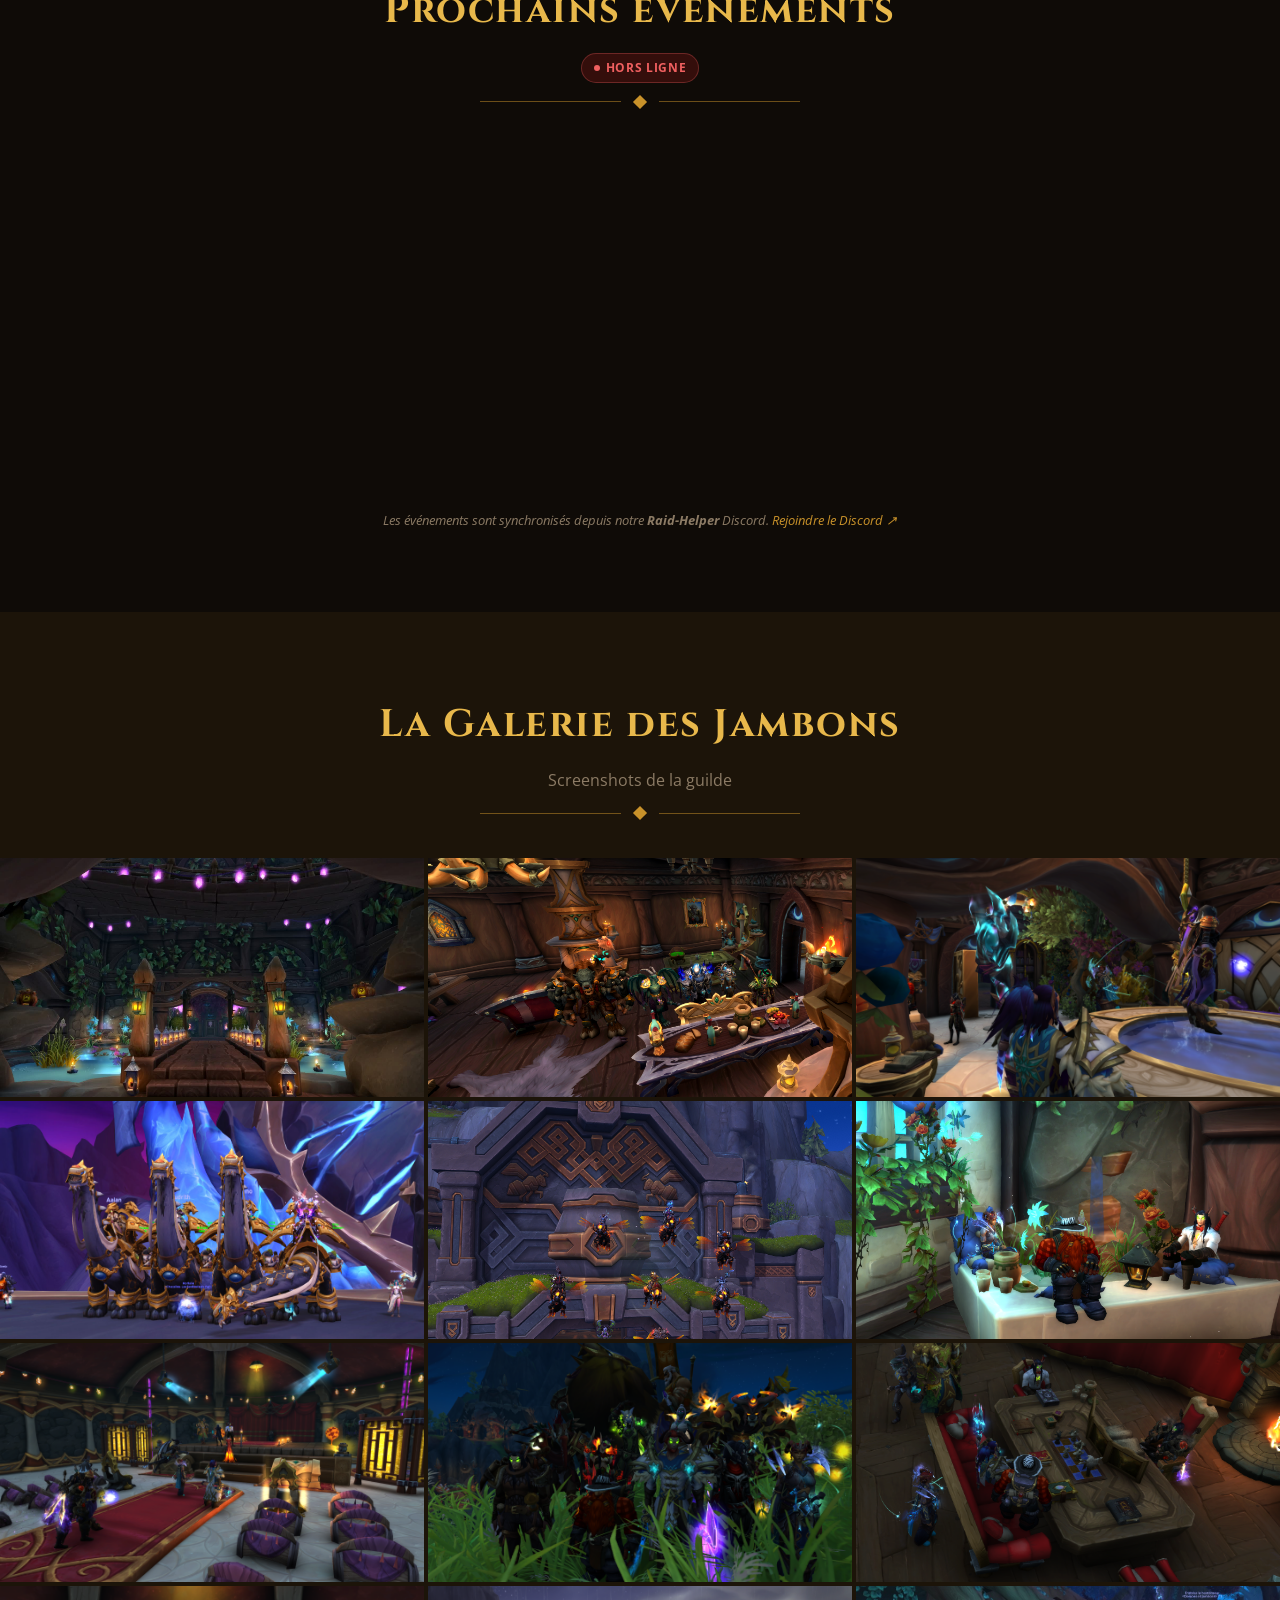
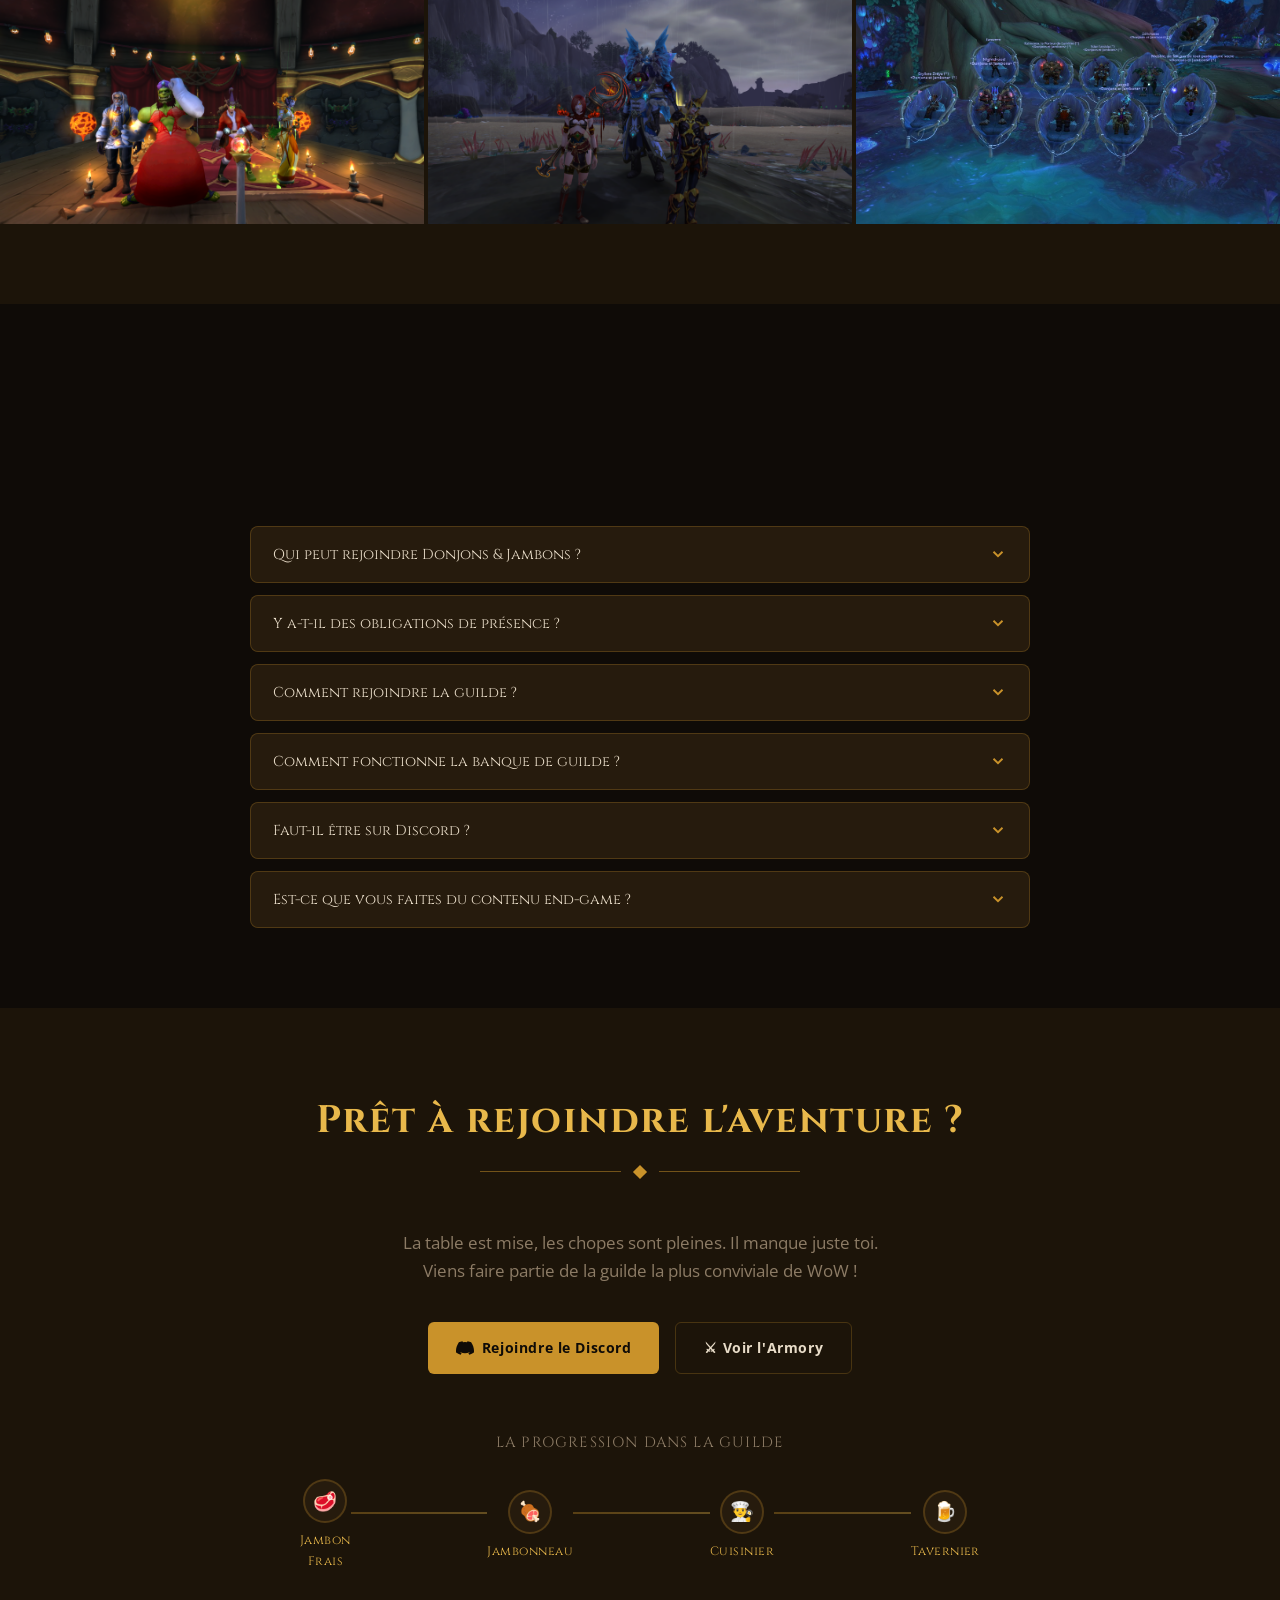
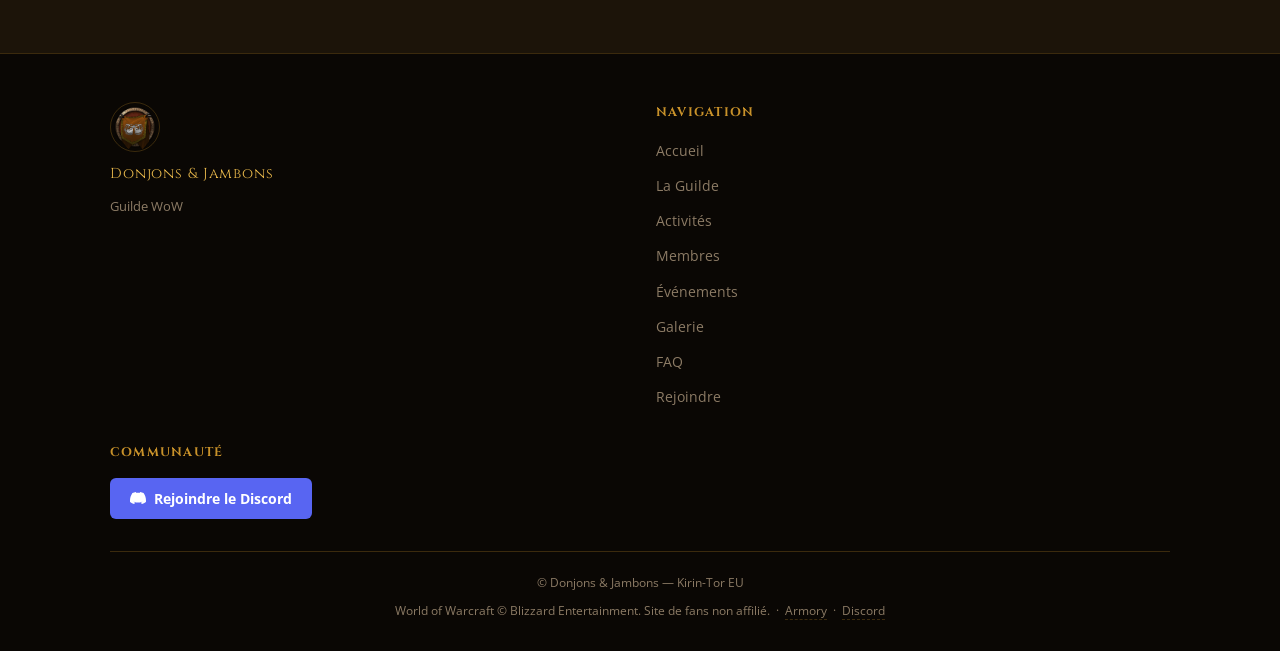
==== commit c0d94437: "Retire les prix humoristiques de la carte de la taverne Co-Authored-By: Claude Opus 5.5 <noreply@ant" ====
--- a/ui_kits/landing/index.html
+++ b/ui_kits/landing/index.html
@@ -127,8 +127,6 @@
 .menu-chef{display:inline-block;font-size:0.64rem;font-weight:700;letter-spacing:0.12em;text-transform:uppercase;color:var(--bg);background:var(--gold);padding:2px 8px;border-radius:2px;margin-bottom:8px}
 .menu-item-head{display:flex;align-items:baseline;gap:8px}
 .menu-item-name{font-family:var(--font-title);font-size:1.12rem;font-weight:600;color:var(--gold-light);letter-spacing:0.02em;min-width:0}
-.menu-item-dots{flex:1;min-width:14px;border-bottom:2px dotted rgba(201,146,42,0.4);transform:translateY(-5px)}
-.menu-item-price{font-size:0.82rem;font-style:italic;color:var(--gold);white-space:nowrap}
 .menu-item-desc{font-size:0.9rem;color:var(--text);opacity:0.8;line-height:1.6;margin-top:6px}
 .menu-foot{display:flex;align-items:center;justify-content:space-between;gap:16px 24px;flex-wrap:wrap;margin-top:44px;padding-top:24px;border-top:1px solid var(--border)}
 .menu-foot p{font-size:0.88rem;font-style:italic;color:var(--text);opacity:0.75;margin:0}
@@ -491,11 +489,11 @@
           <h3 class="menu-course-title">Plats de résistance</h3>
           <article class="menu-item">
             <span class="menu-chef">Le chef recommande</span>
-            <div class="menu-item-head"><h4 class="menu-item-name">Mythique+</h4><span class="menu-item-dots" aria-hidden="true"></span><span class="menu-item-price">une clé</span></div>
+            <div class="menu-item-head"><h4 class="menu-item-name">Mythique+</h4></div>
             <p class="menu-item-desc">Des +2 pour apprendre, des clés plus hautes quand l'équipe est chaude. Personne ne regarde ton score avant de t'inviter.</p>
           </article>
           <article class="menu-item">
-            <div class="menu-item-head"><h4 class="menu-item-name">Raids</h4><span class="menu-item-dots" aria-hidden="true"></span><span class="menu-item-price">douze wipes</span></div>
+            <div class="menu-item-head"><h4 class="menu-item-name">Raids</h4></div>
             <p class="menu-item-desc">En Normal, et en Héroïque quand ça passe. On découvre les boss ensemble, on wipe, on en rigole, on retente. Le lead explique, il ne crie pas.</p>
           </article>
         </div>
@@ -503,11 +501,11 @@
         <div class="menu-course">
           <h3 class="menu-course-title">À la carte</h3>
           <article class="menu-item">
-            <div class="menu-item-head"><h4 class="menu-item-name">Donjons</h4><span class="menu-item-dots" aria-hidden="true"></span><span class="menu-item-price">un tank</span></div>
+            <div class="menu-item-head"><h4 class="menu-item-name">Donjons</h4></div>
             <p class="menu-item-desc">Pour le stuff, un haut fait, ou juste parce qu'il pleut dehors. Demande sur Discord, il y a presque toujours quelqu'un de chaud.</p>
           </article>
           <article class="menu-item">
-            <div class="menu-item-head"><h4 class="menu-item-name">PvP</h4><span class="menu-item-dots" aria-hidden="true"></span><span class="menu-item-price">ta dignité</span></div>
+            <div class="menu-item-head"><h4 class="menu-item-name">PvP</h4></div>
             <p class="menu-item-desc">Arènes et champs de bataille, surtout pour se marrer. On apprend sur le tas et on assume de se faire rouler dessus de temps en temps.</p>
           </article>
         </div>
@@ -515,11 +513,11 @@
         <div class="menu-course">
           <h3 class="menu-course-title">Au comptoir</h3>
           <article class="menu-item">
-            <div class="menu-item-head"><h4 class="menu-item-name">Farm &amp; Entraide</h4><span class="menu-item-dots" aria-hidden="true"></span><span class="menu-item-price">offert</span></div>
+            <div class="menu-item-head"><h4 class="menu-item-name">Farm &amp; Entraide</h4></div>
             <p class="menu-item-desc">Composants, crafts, métiers, banque de guilde : ce qui te manque, quelqu'un l'a sûrement au fond de ses sacs.</p>
           </article>
           <article class="menu-item">
-            <div class="menu-item-head"><h4 class="menu-item-name">Soirées Détente</h4><span class="menu-item-dots" aria-hidden="true"></span><span class="menu-item-price">une chope</span></div>
+            <div class="menu-item-head"><h4 class="menu-item-name">Soirées Détente</h4></div>
             <p class="menu-item-desc">Concours de transmo, visites de housing, vocal qui s'éternise. Pas de boss ce soir, juste des jambons qui papotent.</p>
           </article>
         </div>
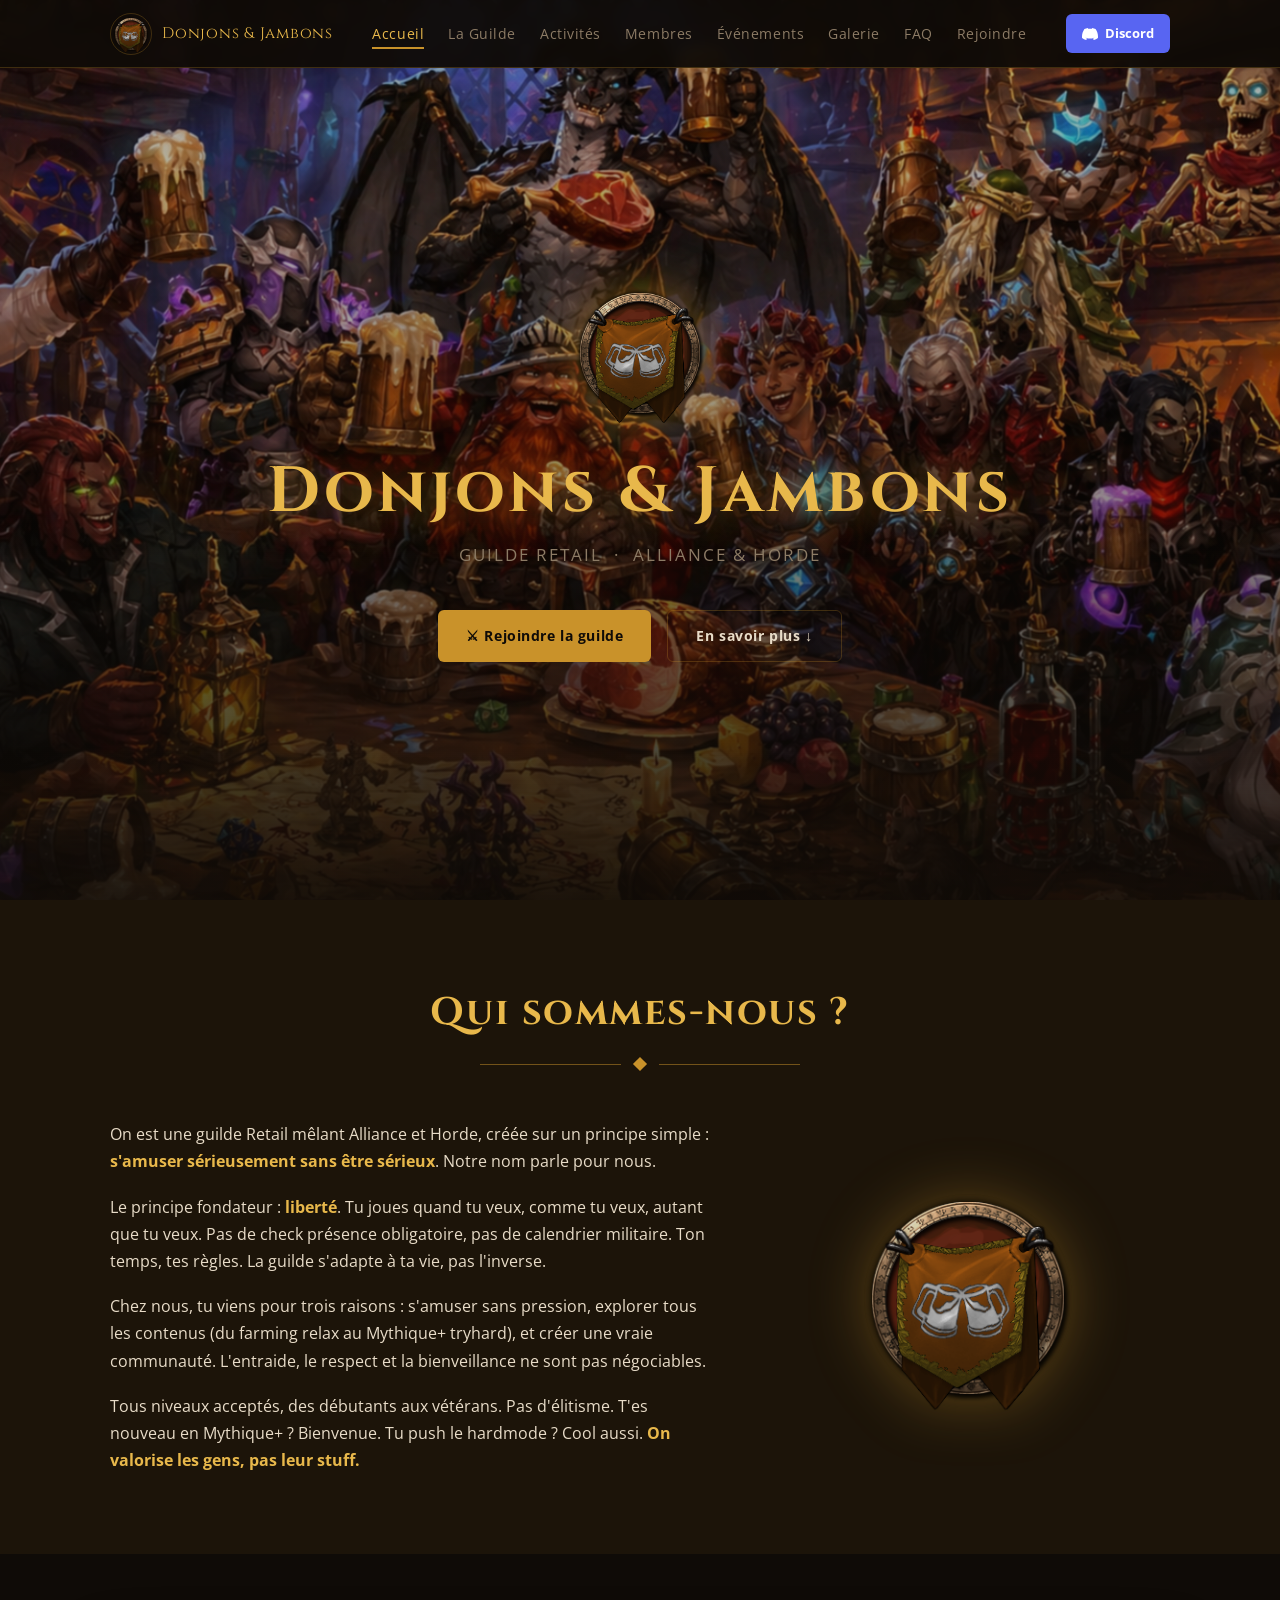
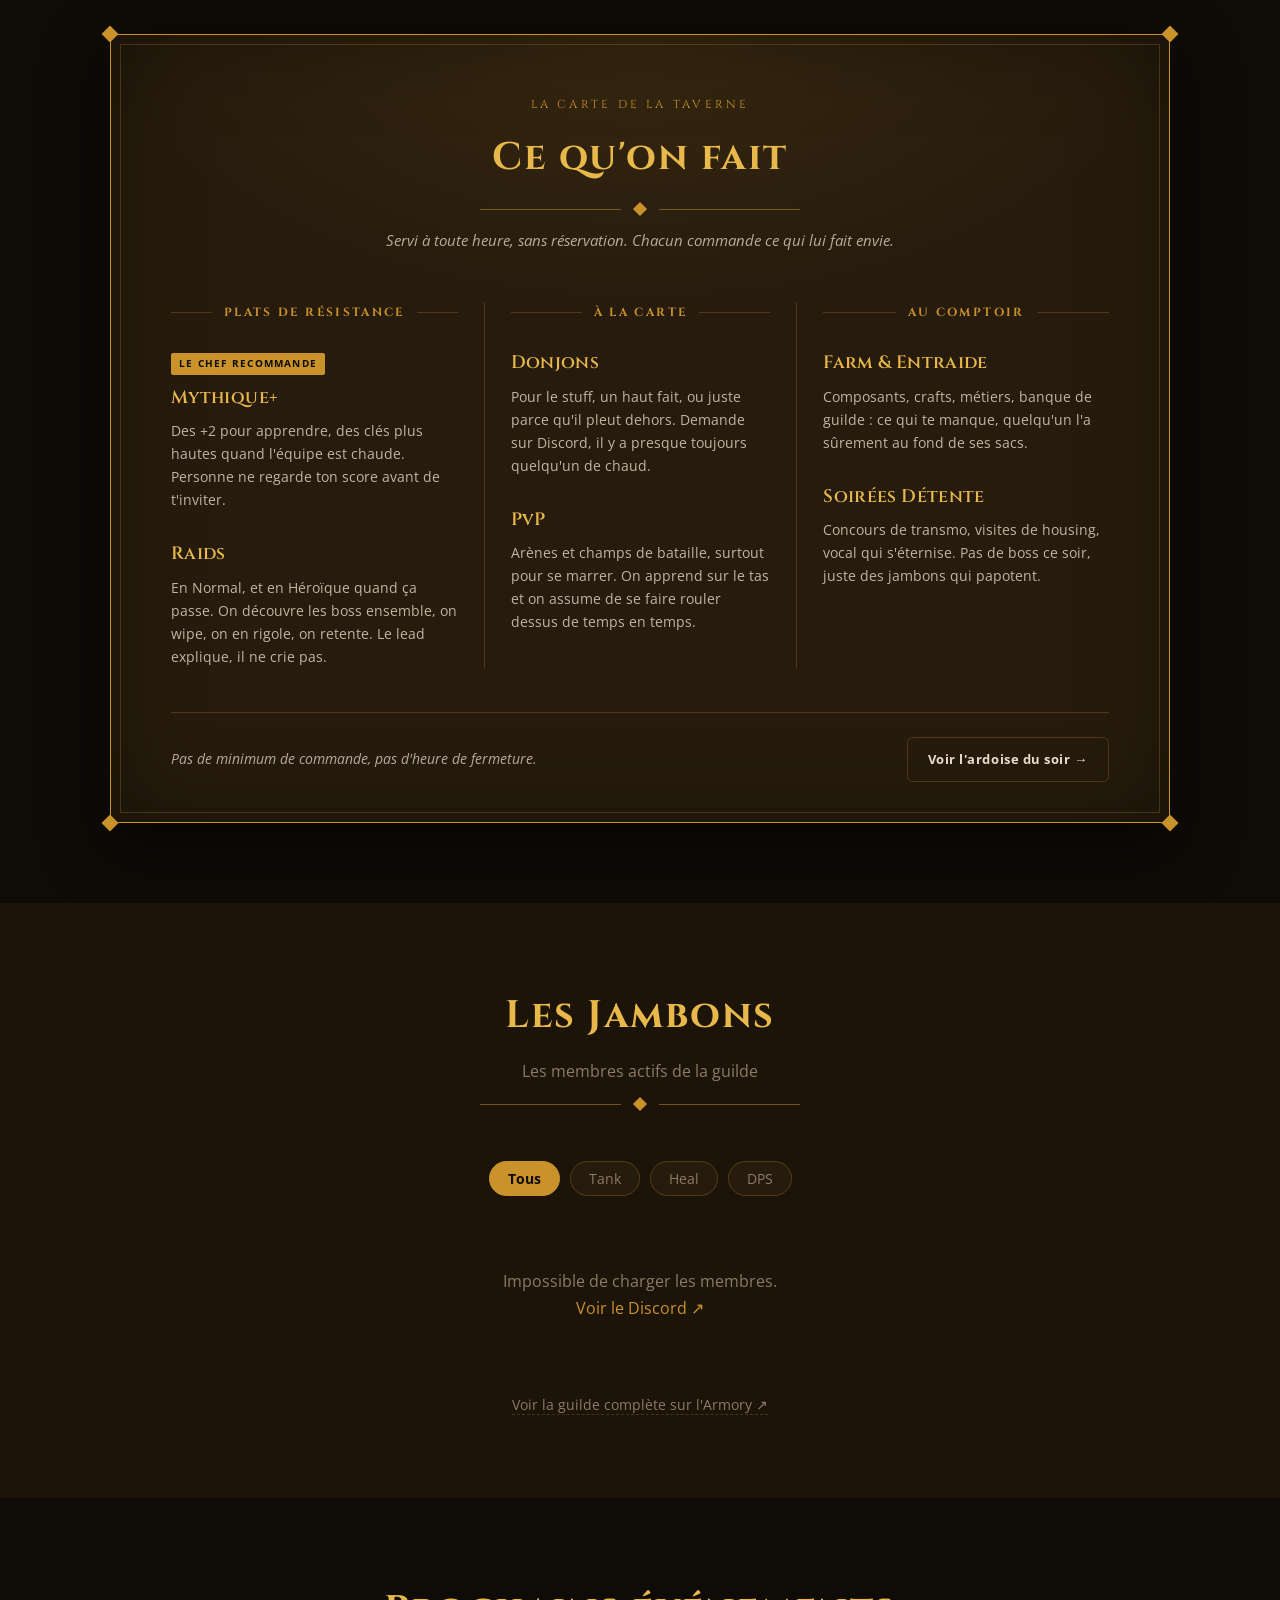
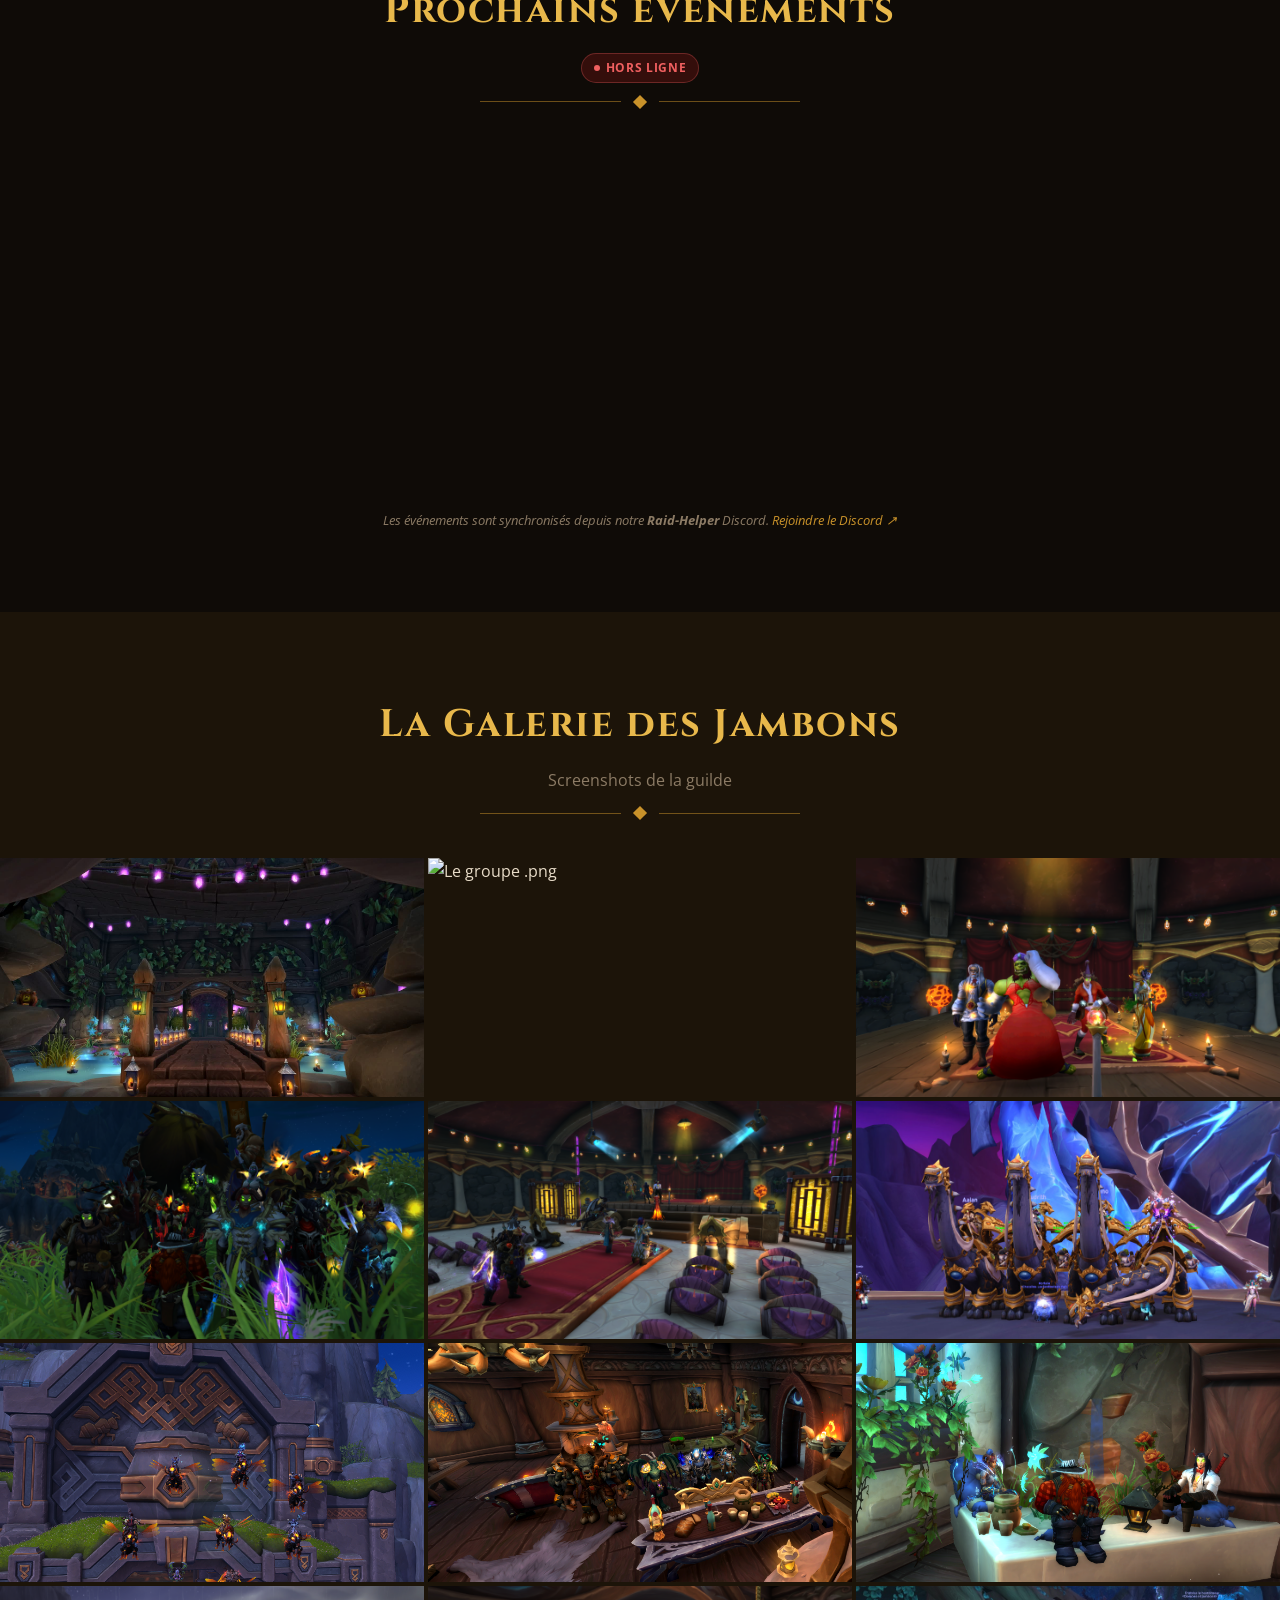
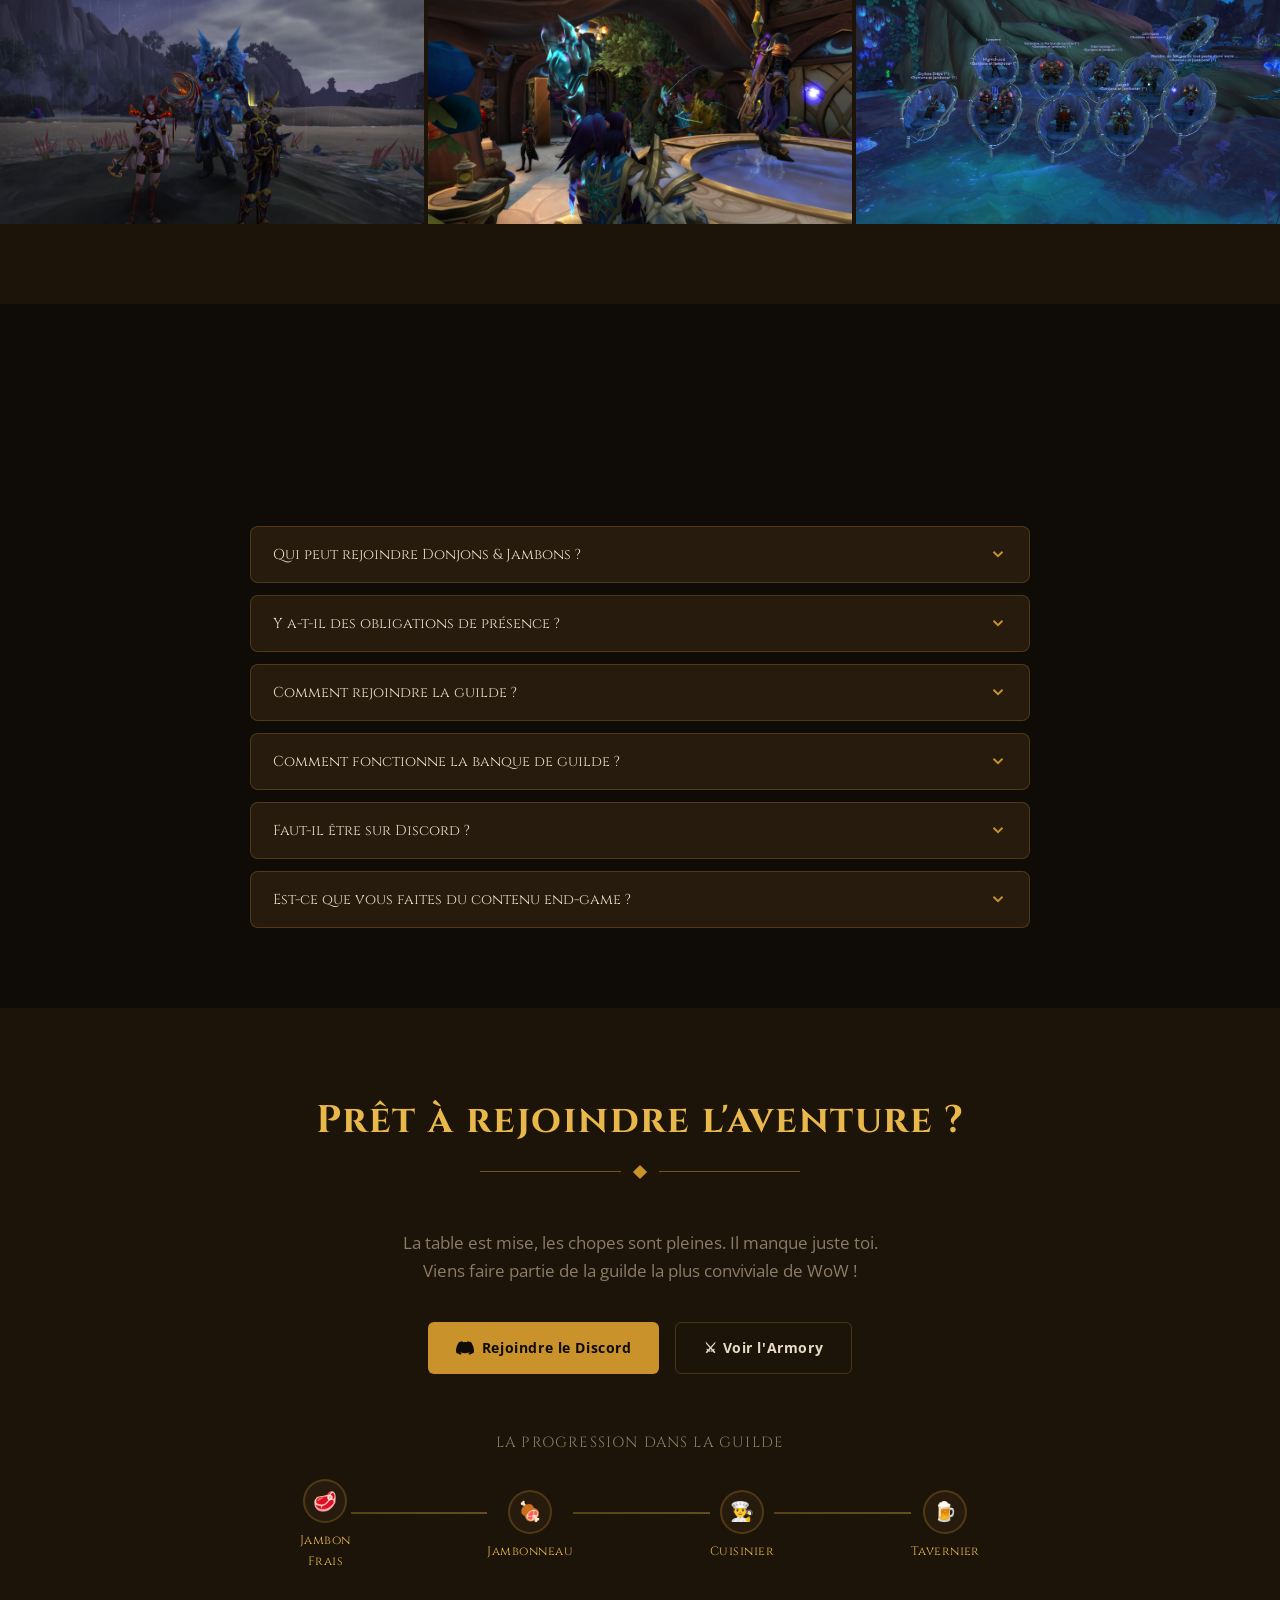
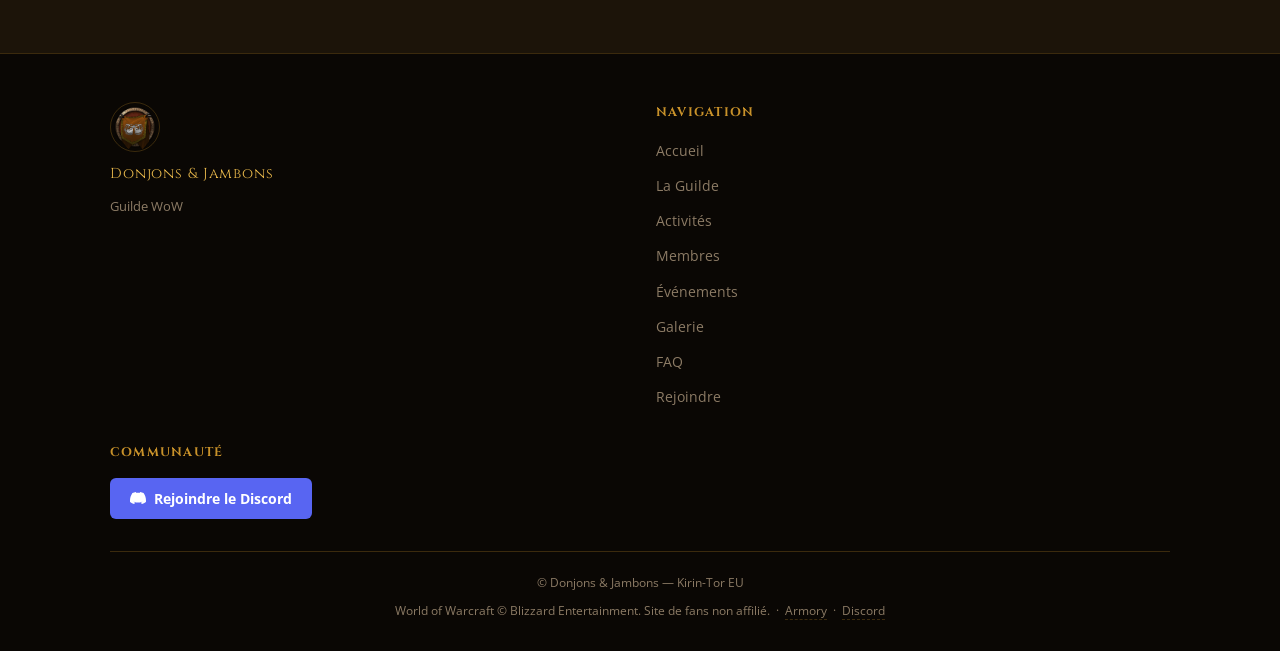
==== commit 6ea58f0d: "Remplace le blason SVG par le logo de la guilde dans « Qui sommes-nous ? » Co-Authored-By: Claude Op" ====
--- a/ui_kits/landing/index.html
+++ b/ui_kits/landing/index.html
@@ -108,7 +108,7 @@
 .about-text p:last-child{margin-bottom:0}
 .about-text strong{color:var(--gold-light)}
 .about-illustration{display:flex;justify-content:center}
-.about-crest{width:clamp(160px,30vw,240px);opacity:0.9;filter:drop-shadow(0 0 30px rgba(201,146,42,0.3))}
+.about-crest{width:clamp(160px,30vw,240px);height:auto;filter:drop-shadow(0 0 30px rgba(201,146,42,0.4))}
 
 /* ACTIVITIES — la carte de la taverne */
 .menu-board{position:relative;max-width:1060px;margin:0 auto;padding:60px clamp(22px,5vw,60px) 40px;background:radial-gradient(ellipse 70% 50% at 50% 0%,rgba(201,146,42,0.10),transparent 70%),var(--surface-2);border:1px solid var(--gold);border-radius:3px;box-shadow:0 24px 60px rgba(0,0,0,0.55),inset 0 0 90px rgba(0,0,0,0.35)}
@@ -449,22 +449,7 @@
         <p>Tous niveaux acceptés, des débutants aux vétérans. Pas d'élitisme. T'es nouveau en Mythique+ ? Bienvenue. Tu push le hardmode ? Cool aussi. <strong>On valorise les gens, pas leur stuff.</strong></p>
       </div>
       <div class="about-illustration reveal">
-        <svg class="about-crest" viewBox="0 0 200 240" fill="none" xmlns="http://www.w3.org/2000/svg" aria-hidden="true">
-          <path d="M100 10 L190 50 L190 140 Q190 200 100 230 Q10 200 10 140 L10 50 Z" fill="#1c1409" stroke="#c9922a" stroke-width="2"/>
-          <path d="M100 30 L172 62 L172 138 Q172 188 100 212 Q28 188 28 138 L28 62 Z" fill="none" stroke="rgba(201,146,42,0.3)" stroke-width="1"/>
-          <rect x="58" y="90" width="28" height="42" rx="4" fill="none" stroke="#c9922a" stroke-width="1.5"/>
-          <path d="M86 100 Q100 100 100 108 Q100 116 86 116" fill="none" stroke="#c9922a" stroke-width="1.5"/>
-          <line x1="58" y1="105" x2="86" y2="105" stroke="#c9922a" stroke-width="1" opacity="0.5"/>
-          <rect x="114" y="90" width="28" height="42" rx="4" fill="none" stroke="#c9922a" stroke-width="1.5"/>
-          <path d="M114 100 Q100 100 100 108 Q100 116 114 116" fill="none" stroke="#c9922a" stroke-width="1.5"/>
-          <line x1="114" y1="105" x2="142" y2="105" stroke="#c9922a" stroke-width="1" opacity="0.5"/>
-          <line x1="86" y1="90" x2="114" y2="90" stroke="#e8b84b" stroke-width="2"/>
-          <ellipse cx="72" cy="88" rx="16" ry="5" fill="none" stroke="#c9922a" stroke-width="1" opacity="0.6"/>
-          <ellipse cx="128" cy="88" rx="16" ry="5" fill="none" stroke="#c9922a" stroke-width="1" opacity="0.6"/>
-          <text x="60" y="72" font-size="10" fill="#c9922a" opacity="0.6" text-anchor="middle">✦</text>
-          <text x="140" y="72" font-size="10" fill="#c9922a" opacity="0.6" text-anchor="middle">✦</text>
-          <text x="100" y="165" font-size="8" fill="#c9922a" opacity="0.5" text-anchor="middle" font-family="serif" letter-spacing="1">KIRIN-TOR</text>
-        </svg>
+        <img src="/assets/logo.png" alt="Blason Donjons &amp; Jambons" class="about-crest" onerror="this.style.display='none'"/>
       </div>
     </div>
   </div>
